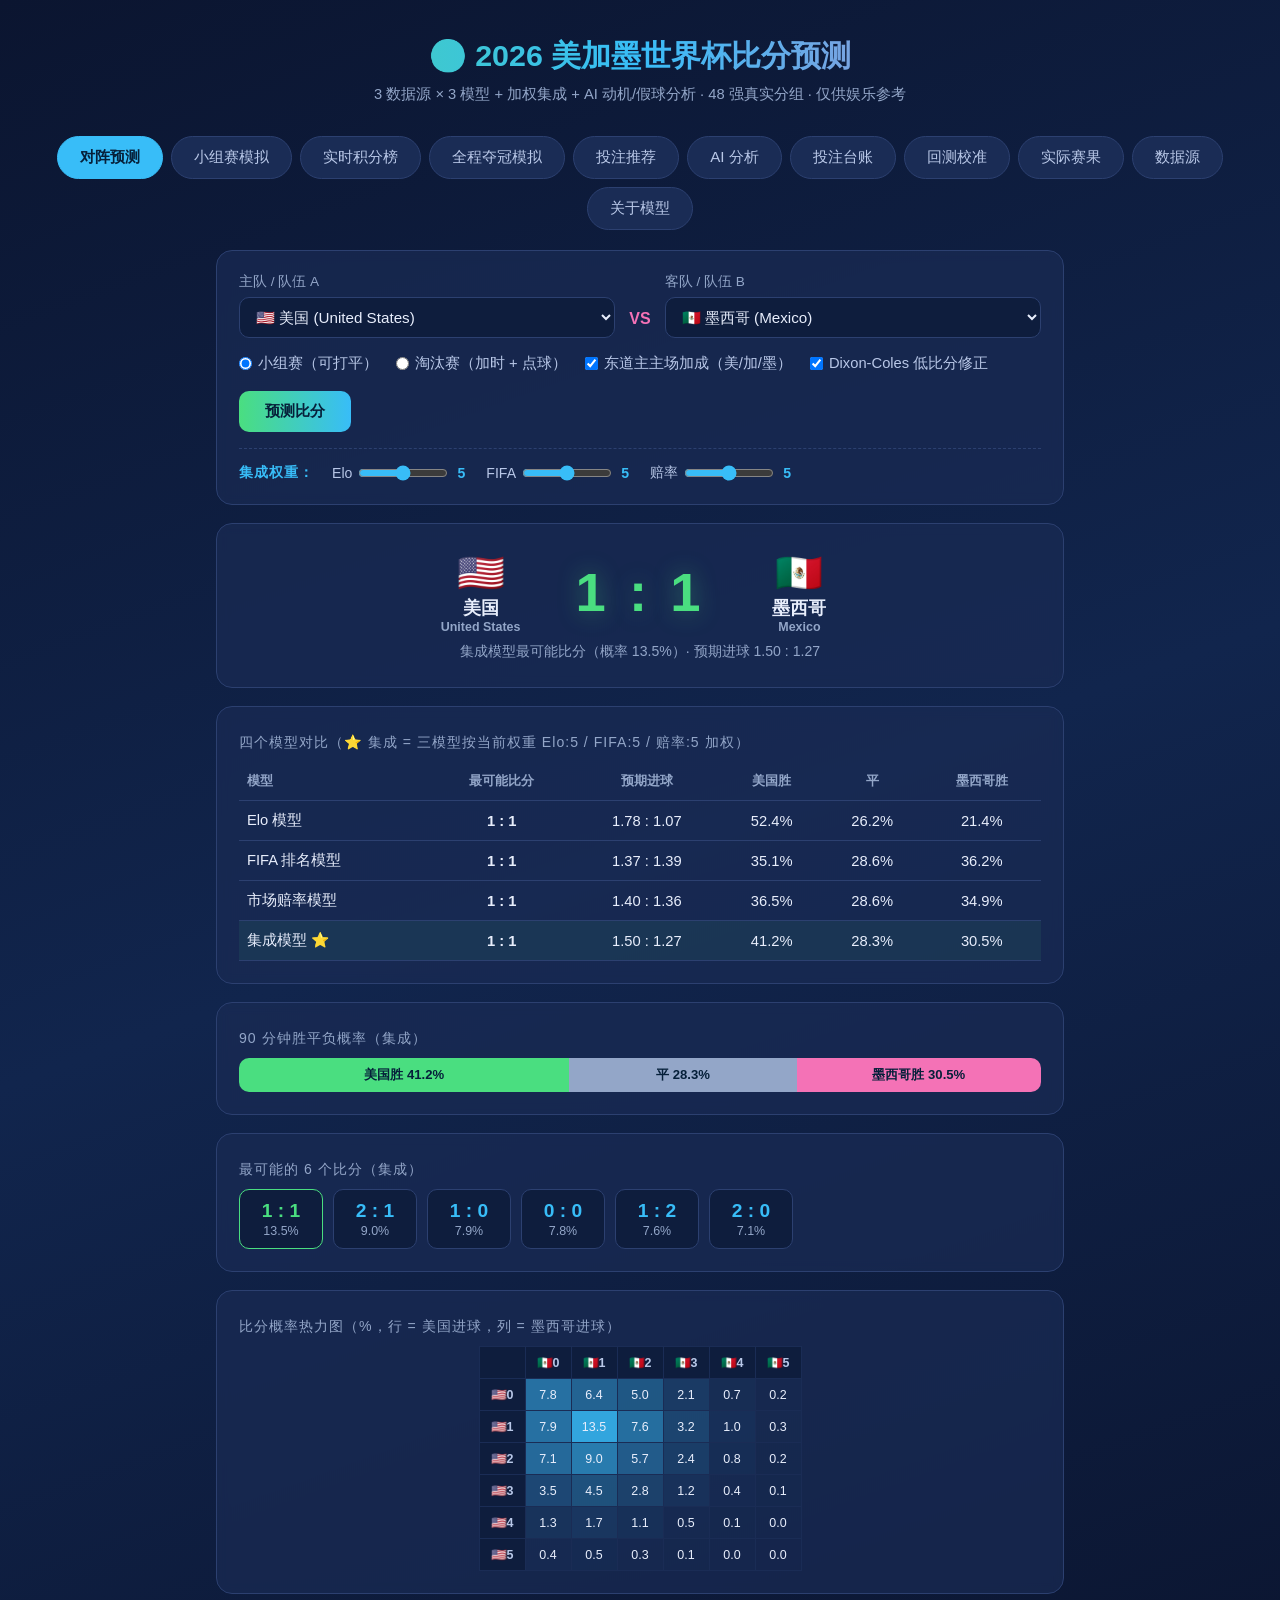
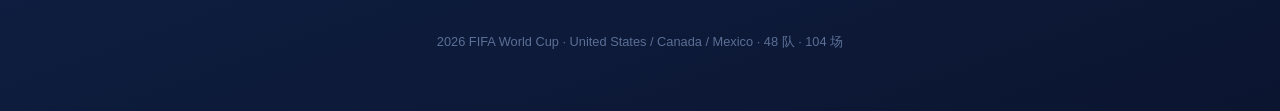
==== index.html @ 1e8d6bd8 "AI 分析新增 Requesty 服务商 + 鉴权错误提示 用户用的是 Requesty(rqsty- key) 却在 app 里选了 OpenRouter，导致请求发到 openrouter.ai " ====
<!DOCTYPE html>
<html lang="zh-CN">
<head>
  <!-- 本文件由 build.js 自动生成，请勿直接编辑；修改 css/ js/ 源文件后运行 node build.js -->
  <meta charset="UTF-8">
  <meta name="viewport" content="width=device-width, initial-scale=1.0">
  <title>2026 美加墨世界杯比分预测</title>
  <link rel="icon" href="data:image/svg+xml,<svg xmlns='http://www.w3.org/2000/svg' viewBox='0 0 100 100'><text y='.9em' font-size='90'>⚽</text></svg>">
  <style>
* { margin: 0; padding: 0; box-sizing: border-box; }

body {
  font-family: -apple-system, "PingFang SC", "Microsoft YaHei", "Segoe UI", sans-serif;
  background: linear-gradient(160deg, #0b1530 0%, #11254d 50%, #0b1530 100%);
  color: #e8eefc;
  min-height: 100vh;
  padding-bottom: 60px;
}

header { text-align: center; padding: 36px 16px 20px; }
header h1 {
  font-size: 1.9rem;
  background: linear-gradient(90deg, #4ade80, #38bdf8, #f472b6);
  -webkit-background-clip: text;
  background-clip: text;
  color: transparent;
}
.subtitle { color: #93a6c8; margin-top: 8px; font-size: 0.92rem; }

.tabs {
  display: flex; justify-content: center; gap: 8px;
  flex-wrap: wrap; margin: 12px auto 20px; padding: 0 12px;
}
.tab {
  background: #1a2c55; color: #b9c8e8; border: 1px solid #2c4070;
  padding: 10px 22px; border-radius: 999px; cursor: pointer;
  font-size: 0.95rem; transition: all 0.15s;
}
.tab:hover { background: #24386b; }
.tab.active { background: #38bdf8; color: #06203a; font-weight: 700; border-color: #38bdf8; }

.panel { display: none; max-width: 880px; margin: 0 auto; padding: 0 16px; }
.panel.active { display: block; }

.card {
  background: rgba(26, 44, 85, 0.7);
  border: 1px solid #2c4070;
  border-radius: 16px;
  padding: 22px;
  margin-bottom: 18px;
  backdrop-filter: blur(6px);
}

.selectors { display: flex; align-items: end; gap: 14px; flex-wrap: wrap; }
.team-select { flex: 1; min-width: 220px; }
.team-select label { display: block; color: #93a6c8; font-size: 0.85rem; margin-bottom: 6px; }
.vs { font-weight: 800; color: #f472b6; padding-bottom: 10px; }

select, button {
  font-family: inherit; font-size: 0.95rem;
}
select {
  width: 100%; padding: 10px 12px;
  background: #0e1d3d; color: #e8eefc;
  border: 1px solid #2c4070; border-radius: 10px;
}
#groupSelect, #mcRuns { width: auto; min-width: 160px; }

.options {
  display: flex; align-items: center; gap: 18px;
  flex-wrap: wrap; margin-top: 16px; color: #b9c8e8; font-size: 0.92rem;
}
.opt { display: flex; align-items: center; gap: 6px; cursor: pointer; }

button.primary {
  background: linear-gradient(90deg, #4ade80, #38bdf8);
  color: #06203a; font-weight: 700;
  border: none; border-radius: 10px;
  padding: 10px 26px; cursor: pointer;
  transition: transform 0.1s, filter 0.15s;
}
button.primary:hover { filter: brightness(1.1); }
button.primary:active { transform: scale(0.97); }
button.primary:disabled { filter: grayscale(0.7); cursor: wait; }

.status { color: #93a6c8; font-size: 0.85rem; }

.weights {
  display: flex; align-items: center; gap: 18px; flex-wrap: wrap;
  margin-top: 16px; padding-top: 14px; border-top: 1px dashed #2c4070;
  color: #b9c8e8; font-size: 0.88rem;
}
.weights label { display: flex; align-items: center; gap: 6px; }
.weights input[type="range"] { width: 90px; accent-color: #38bdf8; }
.weights span { min-width: 14px; text-align: center; color: #38bdf8; font-weight: 700; }

.dim { color: #5b6f96; font-size: 0.78rem; }
.up { color: #4ade80; font-weight: 700; }
.down { color: #f472b6; font-weight: 700; }
.hint { color: #93a6c8; font-size: 0.85rem; margin-top: 10px; }

.score-input {
  width: 60px; padding: 9px 10px; text-align: center;
  background: #0e1d3d; color: #e8eefc;
  border: 1px solid #2c4070; border-radius: 10px;
  font-family: inherit; font-size: 0.95rem;
}

.fixture.played { border-color: #4ade80; }
.fixture.played .fs { color: #4ade80; }
.fixture .fs em { font-style: normal; font-size: 0.7rem; color: #93a6c8; }
.fixture .del {
  background: none; border: none; color: #f472b6;
  cursor: pointer; font-size: 0.95rem; padding: 2px 6px;
}
.del-all {
  background: none; border: 1px solid #f472b6; color: #f472b6;
  border-radius: 8px; padding: 7px 16px; cursor: pointer; font-size: 0.85rem;
}

/* 比分结果 */
.score-banner {
  text-align: center; padding: 26px 16px;
}
.score-banner .teams-line {
  display: flex; justify-content: center; align-items: center; gap: 20px; flex-wrap: wrap;
}
.score-banner .team { font-size: 1.1rem; font-weight: 600; min-width: 150px; }
.score-banner .team .flag { font-size: 2.4rem; display: block; }
.score-banner .team .en { color: #93a6c8; font-size: 0.78rem; display: block; }
.big-score {
  font-size: 3.4rem; font-weight: 900;
  color: #4ade80; letter-spacing: 4px;
  text-shadow: 0 0 24px rgba(74, 222, 128, 0.4);
}
.score-note { color: #93a6c8; margin-top: 8px; font-size: 0.88rem; }
.advance-note { margin-top: 10px; color: #f7c948; font-size: 0.95rem; }

.section-title { color: #93a6c8; font-size: 0.88rem; margin: 4px 0 10px; letter-spacing: 1px; }

/* 概率条 */
.prob-bar {
  display: flex; height: 34px; border-radius: 10px; overflow: hidden;
  font-size: 0.82rem; font-weight: 700; color: #06203a;
}
.prob-bar div { display: flex; align-items: center; justify-content: center; min-width: 0; white-space: nowrap; overflow: hidden; }
.prob-win { background: #4ade80; }
.prob-draw { background: #93a6c8; }
.prob-loss { background: #f472b6; }

/* 比分列表 */
.score-list { display: flex; gap: 10px; flex-wrap: wrap; }
.score-chip {
  background: #0e1d3d; border: 1px solid #2c4070; border-radius: 10px;
  padding: 10px 14px; text-align: center; min-width: 84px;
}
.score-chip .s { font-size: 1.2rem; font-weight: 800; color: #38bdf8; }
.score-chip .p { font-size: 0.78rem; color: #93a6c8; margin-top: 2px; }
.score-chip.best { border-color: #4ade80; }
.score-chip.best .s { color: #4ade80; }

/* 热力图 */
.heatmap { border-collapse: collapse; margin: 0 auto; font-size: 0.78rem; }
.heatmap th, .heatmap td {
  width: 46px; height: 32px; text-align: center;
  border: 1px solid #1a2c55; color: #b9c8e8;
}
.heatmap th { background: #0e1d3d; font-weight: 600; }
.heatmap td { color: #e8eefc; }

/* 表格 */
table.standings { width: 100%; border-collapse: collapse; font-size: 0.92rem; }
table.standings th, table.standings td {
  padding: 10px 8px; text-align: center; border-bottom: 1px solid #2c4070;
}
table.standings th { color: #93a6c8; font-weight: 600; font-size: 0.82rem; }
table.standings td.team-cell { text-align: left; white-space: nowrap; }
table.standings .bar-cell { width: 34%; }
.mini-bar {
  background: #0e1d3d; border-radius: 6px; height: 16px; overflow: hidden;
}
.mini-bar div { height: 100%; background: linear-gradient(90deg, #4ade80, #38bdf8); }
.pct { font-variant-numeric: tabular-nums; }
tr.qualified td { background: rgba(74, 222, 128, 0.07); }

.fixtures { display: grid; grid-template-columns: repeat(auto-fill, minmax(240px, 1fr)); gap: 10px; }
.fixture {
  background: #0e1d3d; border: 1px solid #2c4070; border-radius: 10px;
  padding: 10px 14px; display: flex; justify-content: space-between; align-items: center;
  font-size: 0.9rem;
}
.fixture .fs { font-weight: 800; color: #38bdf8; }

.about ul { padding-left: 20px; line-height: 1.9; }
.about h2 { margin-bottom: 12px; color: #38bdf8; }
.disclaimer { margin-top: 16px; color: #f7c948; }

footer { text-align: center; color: #5b6f96; font-size: 0.8rem; margin-top: 40px; }

@media (max-width: 600px) {
  .big-score { font-size: 2.4rem; }
  .heatmap th, .heatmap td { width: 32px; height: 26px; font-size: 0.65rem; }
}

/* ===== 投注推荐 ===== */
.warn-card {
  border-color: #f7c948;
  background: rgba(247, 201, 72, 0.08);
  color: #f4dca0;
  font-size: 0.9rem;
  line-height: 1.7;
}
.warn-card strong { color: #f7c948; }

.bet-match { padding: 16px 18px; }
.bet-head {
  display: flex; justify-content: space-between; align-items: center;
  flex-wrap: wrap; gap: 6px; margin-bottom: 12px;
  border-bottom: 1px solid #2c4070; padding-bottom: 10px;
}
.bet-teams { font-size: 1.05rem; font-weight: 600; }

.bet-cols { display: flex; gap: 14px; flex-wrap: wrap; }
.bet-col { flex: 1; min-width: 240px; }
.bet-col-title { font-weight: 700; font-size: 0.92rem; margin-bottom: 8px; }
.safe-t { color: #4ade80; }
.aggr-t { color: #f472b6; }

.bet-pick {
  background: #0e1d3d; border: 1px solid #2c4070;
  border-radius: 10px; padding: 10px 12px;
}
.bet-pick.safe { border-left: 3px solid #4ade80; }
.bet-pick.aggr { border-left: 3px solid #f472b6; }
.bet-pick-main { display: flex; align-items: baseline; gap: 8px; margin-bottom: 6px; }
.bet-market { font-size: 0.72rem; color: #93a6c8; background: #1a2c55; padding: 2px 7px; border-radius: 6px; }
.bet-sel { font-weight: 700; font-size: 1rem; }
.bet-meta { font-size: 0.82rem; color: #b9c8e8; line-height: 1.6; }

.played-match { opacity: 0.7; }

.parlay-card.safe { border-color: #4ade80; }
.parlay-card.aggr { border-color: #f472b6; }
.parlay-legs { display: flex; flex-direction: column; gap: 6px; margin-bottom: 12px; }
.parlay-leg {
  display: flex; justify-content: space-between; align-items: center; gap: 10px;
  background: #0e1d3d; border-radius: 8px; padding: 8px 12px; font-size: 0.88rem;
}
.parlay-pick { color: #38bdf8; font-weight: 600; flex: 1; text-align: center; }
.parlay-odds { font-weight: 800; color: #f7c948; min-width: 44px; text-align: right; }
.parlay-summary { font-size: 0.95rem; margin-bottom: 6px; }
.parlay-stake { font-size: 0.85rem; color: #93a6c8; }

/* ===== 积分榜 / 回测 / 台账 ===== */
.text-input {
  padding: 9px 11px; background: #0e1d3d; color: #e8eefc;
  border: 1px solid #2c4070; border-radius: 10px;
  font-family: inherit; font-size: 0.92rem; min-width: 150px;
}
.standings-group { margin-bottom: 6px; }
.standings-group h3 {
  font-size: 1rem; color: #38bdf8; margin: 4px 0 8px;
}
table.mini-standings { width: 100%; border-collapse: collapse; font-size: 0.85rem; }
table.mini-standings th, table.mini-standings td {
  padding: 6px 6px; text-align: center; border-bottom: 1px solid #2c4070;
}
table.mini-standings th { color: #93a6c8; font-weight: 600; font-size: 0.76rem; }
table.mini-standings td.team-cell { text-align: left; white-space: nowrap; }
tr.q1 td { background: rgba(74, 222, 128, 0.12); }
tr.q2 td { background: rgba(56, 189, 248, 0.10); }

/* 回测对比表 */
.bt-best { color: #4ade80; font-weight: 800; }
.calib-row { display: flex; align-items: center; gap: 8px; margin-bottom: 4px; font-size: 0.8rem; }
.calib-label { width: 70px; color: #93a6c8; }
.calib-track { flex: 1; height: 18px; background: #0e1d3d; border-radius: 5px; position: relative; }
.calib-pred { position: absolute; top: 0; bottom: 0; width: 2px; background: #f7c948; }
.calib-obs { position: absolute; top: 0; bottom: 0; background: linear-gradient(90deg,#4ade80,#38bdf8); border-radius: 5px; opacity: 0.6; }
.calib-cnt { width: 56px; text-align: right; color: #5b6f96; }

/* 台账 */
.led-stats { display: flex; flex-wrap: wrap; gap: 14px; }
.led-stat { background: #0e1d3d; border: 1px solid #2c4070; border-radius: 10px; padding: 12px 18px; flex: 1; min-width: 120px; text-align: center; }
.led-stat .v { font-size: 1.4rem; font-weight: 800; }
.led-stat .k { font-size: 0.78rem; color: #93a6c8; margin-top: 4px; }
.badge { padding: 2px 8px; border-radius: 6px; font-size: 0.76rem; cursor: pointer; border: 1px solid #2c4070; background: #1a2c55; color: #b9c8e8; }
.badge.win { background: rgba(74,222,128,0.2); color: #4ade80; }
.badge.lose { background: rgba(244,114,182,0.2); color: #f472b6; }
.badge.pending { background: rgba(247,201,72,0.15); color: #f7c948; }
.mini-btn { background: none; border: 1px solid #38bdf8; color: #38bdf8; border-radius: 6px; padding: 3px 8px; font-size: 0.74rem; cursor: pointer; }
.real-odds { margin-top: 8px; display: flex; align-items: center; gap: 6px; flex-wrap: wrap; font-size: 0.8rem; color: #93a6c8; }
.real-odds input { width: 56px; padding: 5px 6px; background: #0e1d3d; color: #e8eefc; border: 1px solid #2c4070; border-radius: 7px; font-size: 0.8rem; text-align: center; }

/* ===== 数据源标记 ===== */
.src-ok { color: #4ade80; font-size: 0.78rem; }
.src-mid { color: #f7c948; font-size: 0.78rem; }
.src-est { color: #93a6c8; font-size: 0.78rem; }
.src-block { font-size: 0.88rem; color: #b9c8e8; margin-bottom: 8px; line-height: 1.6; }
.src-block a { color: #38bdf8; text-decoration: none; }
.src-block a:hover { text-decoration: underline; }
.src-legend { margin-top: 10px; font-size: 0.8rem; display: flex; flex-wrap: wrap; gap: 6px 16px; }

/* ===== AI 分析 ===== */
.ai-context {
  width: 100%; min-height: 70px; margin-top: 12px; resize: vertical;
  background: #0e1d3d; color: #e8eefc; border: 1px solid #2c4070;
  border-radius: 10px; padding: 10px 12px; font-family: inherit; font-size: 0.9rem;
}
.ai-card { padding: 16px 18px; }
.ai-card.has-assess { border-color: #a78bfa; }
.ai-summary { color: #e8eefc; font-size: 0.92rem; margin: 8px 0; line-height: 1.6; }
.ai-meta { font-size: 0.78rem; color: #5b6f96; }
.ai-factors { margin: 8px 0 0; padding-left: 18px; color: #b9c8e8; font-size: 0.85rem; line-height: 1.7; }
.ai-row { display: flex; flex-wrap: wrap; gap: 16px; align-items: center; margin-top: 8px; font-size: 0.85rem; color: #b9c8e8; }
.risk-meter { height: 14px; border-radius: 7px; background: #0e1d3d; overflow: hidden; flex: 1; min-width: 120px; }
.risk-meter div { height: 100%; background: linear-gradient(90deg, #f7c948, #f472b6); }
.ai-cmp { display: flex; gap: 14px; flex-wrap: wrap; margin-top: 10px; }
.ai-cmp .box { flex: 1; min-width: 180px; background: #0e1d3d; border: 1px solid #2c4070; border-radius: 10px; padding: 10px 12px; }
.ai-cmp .box.adj { border-color: #a78bfa; }
.ai-cmp .box .t { font-size: 0.76rem; color: #93a6c8; margin-bottom: 4px; }
.ai-cmp .box .s { font-size: 1.3rem; font-weight: 800; color: #38bdf8; }
.ai-cmp .box.adj .s { color: #a78bfa; }
.ai-tag { font-size: 0.72rem; padding: 2px 8px; border-radius: 6px; background: rgba(167,139,250,0.18); color: #a78bfa; }

  </style>
</head>
<body>
  <header>
    <h1>⚽ 2026 美加墨世界杯比分预测</h1>
    <p class="subtitle">3 数据源 × 3 模型 + 加权集成 + AI 动机/假球分析 · 48 强真实分组 · 仅供娱乐参考</p>
  </header>

  <nav class="tabs">
    <button class="tab active" data-tab="match">对阵预测</button>
    <button class="tab" data-tab="group">小组赛模拟</button>
    <button class="tab" data-tab="standings">实时积分榜</button>
    <button class="tab" data-tab="tournament">全程夺冠模拟</button>
    <button class="tab" data-tab="betting">投注推荐</button>
    <button class="tab" data-tab="ai">AI 分析</button>
    <button class="tab" data-tab="ledger">投注台账</button>
    <button class="tab" data-tab="backtest">回测校准</button>
    <button class="tab" data-tab="results">实际赛果</button>
    <button class="tab" data-tab="data">数据源</button>
    <button class="tab" data-tab="about">关于模型</button>
  </nav>

  <!-- 对阵预测 -->
  <section id="tab-match" class="panel active">
    <div class="card">
      <div class="selectors">
        <div class="team-select">
          <label>主队 / 队伍 A</label>
          <select id="teamA"></select>
        </div>
        <div class="vs">VS</div>
        <div class="team-select">
          <label>客队 / 队伍 B</label>
          <select id="teamB"></select>
        </div>
      </div>
      <div class="options">
        <label class="opt"><input type="radio" name="stage" value="group" checked> 小组赛（可打平）</label>
        <label class="opt"><input type="radio" name="stage" value="knockout"> 淘汰赛（加时 + 点球）</label>
        <label class="opt"><input type="checkbox" id="homeAdv" checked> 东道主主场加成（美/加/墨）</label>
        <label class="opt"><input type="checkbox" id="dcToggle" checked> Dixon-Coles 低比分修正</label>
        <button id="predictBtn" class="primary">预测比分</button>
      </div>
      <div class="weights">
        <span class="section-title" style="margin:0">集成权重：</span>
        <label>Elo <input type="range" id="wElo" min="0" max="10" value="5"><span id="wEloVal">5</span></label>
        <label>FIFA <input type="range" id="wFifa" min="0" max="10" value="5"><span id="wFifaVal">5</span></label>
        <label>赔率 <input type="range" id="wMarket" min="0" max="10" value="5"><span id="wMarketVal">5</span></label>
      </div>
    </div>
    <div id="matchResult"></div>
  </section>

  <!-- 小组赛模拟 -->
  <section id="tab-group" class="panel">
    <div class="card">
      <div class="options">
        <label>选择小组：</label>
        <select id="groupSelect"></select>
        <label>模型：</label>
        <select id="groupModel">
          <option value="ensemble" selected>集成（推荐）</option>
          <option value="elo">仅 Elo</option>
          <option value="fifa">仅 FIFA 排名</option>
          <option value="market">仅市场赔率</option>
        </select>
        <button id="groupBtn" class="primary">模拟该小组（5000 次）</button>
      </div>
    </div>
    <div id="groupResult"></div>
  </section>

  <!-- 实时积分榜 -->
  <section id="tab-standings" class="panel">
    <div class="card">
      <div class="options">
        <span class="section-title" style="margin:0">实时积分榜 = 已录入赛果的真实排名；出线概率 = 集成模型对剩余比赛的模拟（前二）。</span>
        <button id="standingsBtn" class="primary">刷新积分榜</button>
      </div>
      <p class="hint">排序按 FIFA 小组规则：积分 → 净胜球 → 进球 → 相互战绩。第三名仍可能以「最佳第三」出线，详见「全程夺冠模拟」。</p>
    </div>
    <div id="standingsResult"></div>
  </section>

  <!-- 全程模拟 -->
  <section id="tab-tournament" class="panel">
    <div class="card">
      <div class="options">
        <label>模拟次数：</label>
        <select id="mcRuns">
          <option value="2000">2,000（快）</option>
          <option value="5000" selected>5,000（推荐）</option>
          <option value="10000">10,000（慢但更准）</option>
        </select>
        <label>模型：</label>
        <select id="mcModel">
          <option value="ensemble" selected>集成（推荐）</option>
          <option value="elo">仅 Elo</option>
          <option value="fifa">仅 FIFA 排名</option>
          <option value="market">仅市场赔率</option>
        </select>
        <button id="mcBtn" class="primary">模拟整届世界杯</button>
        <span id="mcStatus" class="status"></span>
      </div>
    </div>
    <div id="mcResult"></div>
  </section>

  <!-- 投注推荐 -->
  <section id="tab-betting" class="panel">
    <div class="card warn-card">
      ⚠️ <strong>理性投注提示</strong>：以下推荐由统计模型基于当前赔率推演，<strong>不构成任何投注建议</strong>。
      庄家长期占优，串票越多越难命中；赌博有风险，可能损失全部本金，请务必量力而行、设定上限。未成年人请勿参与。
    </div>
    <div class="card">
      <div class="options">
        <label>比赛日：</label>
        <select id="betDate"></select>
        <label>估值模型：</label>
        <select id="betModel"></select>
        <label>本金：</label>
        <input type="number" id="betBankroll" min="0" value="1000" class="score-input" style="width:90px">
        <button id="betBtn" class="primary">生成推荐</button>
      </div>
      <p class="hint">「稳」= 高命中率（双重机会 / 大小球等，低赔稳健）；「冲」= 正价值高赔（冷门 / 正确比分，高风险高回报）。建议仓位按凯利公式给出（稳 ¼ 凯利、冲 ½ 凯利）。</p>
    </div>
    <div id="betResult"></div>
  </section>

  <!-- AI 分析 -->
  <section id="tab-ai" class="panel">
    <div class="card warn-card">
      🤖 <strong>AI 分析说明</strong>：用大模型结合最新情报判断比赛动机，并把<strong>假球 / 默契球 / dead rubber</strong>（末轮双方都满意某比分、已出线/出局摆烂、主力轮换）的可能性加进进球数模型——这是常规泊松模型抓不到的。
      <br>⚠️ 纯静态网页无后端：API Key 只存在你本地浏览器，调用时直接请求各家接口（需对方允许跨域）。基础模型不会自动联网，「最新信息」主要来自你粘贴的情报。假球风险仅为基于赛况的统计推断，<strong>非事实指控</strong>。
    </div>
    <div class="card">
      <div class="section-title">① AI 服务配置（三选一，填你自己的 Key）</div>
      <div class="options">
        <label>服务商：</label>
        <select id="aiProvider"></select>
        <label>模型：</label>
        <input type="text" id="aiModel" class="text-input" placeholder="留空用默认">
        <label>API Key：</label>
        <input type="password" id="aiKey" class="text-input" placeholder="sk-...（仅存本地）">
        <button id="aiSave" class="primary">保存配置</button>
        <span id="aiCfgState" class="status"></span>
      </div>
      <div class="options">
        <label>检索来源：</label>
        <select id="aiWebSource">
          <option value="off">关闭（仅模型知识 / 手动情报）</option>
          <option value="wiki">维基百科（自制·免 Key·推荐）</option>
          <option value="custom">自定义端点（自建 SearXNG 等）</option>
          <option value="tavily">Tavily（需 Key）</option>
          <option value="openrouter">OpenRouter 自带（仅选 OpenRouter 时）</option>
        </select>
      </div>
      <div class="options">
        <label>Tavily Key：</label>
        <input type="password" id="aiTavily" class="text-input" placeholder="tvly-...（仅 Tavily 用，存本地）">
        <label>自定义检索 URL：</label>
        <input type="text" id="aiCustomUrl" class="text-input" placeholder="https://你的searxng/search?q={q}&format=json">
      </div>
      <p class="hint"><strong>维基百科</strong> = 我们<strong>自制、免 Key、不走任何检索服务商</strong>的检索（直连维基开放 API），适合球队资料与赛事进程，同日伤病/首发覆盖有限。要全网最新新闻可选 Tavily、OpenRouter 自带，或自建 <a href="https://github.com/searxng/searxng" target="_blank" rel="noopener">SearXNG</a> 后填「自定义检索 URL」（用 <code>{q}</code> 占位查询词，返回 JSON）。所有 Key 仅存本地浏览器。</p>
    </div>
    <div class="card">
      <div class="section-title">② 分析与应用</div>
      <div class="options">
        <label class="opt"><input type="checkbox" id="aiApply"> <strong>在所有预测/模拟/投注中应用 AI 调整</strong></label>
      </div>
      <div class="options">
        <label>比赛日：</label>
        <select id="aiDate"></select>
        <button id="aiAnalyzeDay" class="primary">用 AI 分析该日未赛场次</button>
        <button id="aiClear" class="del-all">清空所有 AI 分析</button>
        <span id="aiStatus" class="status"></span>
      </div>
      <textarea id="aiContext" class="ai-context" placeholder="（可选）粘贴最新情报：伤病、停赛、主力轮换、出线形势、教练表态、新闻……越具体，AI 判断越准。"></textarea>
    </div>
    <div class="card">
      <div class="section-title">③ 手动录入（无需 API Key，可离线试用）</div>
      <div class="options">
        <label>对阵：</label>
        <select id="aiManFixture"></select>
        <label>主队进球×</label><input type="number" id="aiManHome" class="score-input" step="0.1" min="0.3" max="2" value="1.0" style="width:64px">
        <label>客队进球×</label><input type="number" id="aiManAway" class="score-input" step="0.1" min="0.3" max="2" value="1.0" style="width:64px">
        <label>假球风险</label><input type="number" id="aiManRisk" class="score-input" step="0.05" min="0" max="1" value="0" style="width:64px">
        <label>情景比分</label><input type="number" id="aiManSa" class="score-input" min="0" max="8" value="1" style="width:48px"><span>:</span><input type="number" id="aiManSb" class="score-input" min="0" max="8" value="1" style="width:48px">
        <button id="aiManAdd" class="primary">录入</button>
      </div>
    </div>
    <div id="aiResult"></div>
  </section>

  <!-- 投注台账 -->
  <section id="tab-ledger" class="panel">
    <div class="card warn-card">
      ⚠️ 台账用于记录你<strong>真实下注</strong>的盈亏，便于检验长期是否盈利。赌博有风险，请量力而行，未成年人请勿参与。
    </div>
    <div class="card">
      <div class="section-title">手动记一笔</div>
      <div class="options">
        <input type="text" id="ledMatch" placeholder="对阵 / 备注" class="text-input">
        <input type="text" id="ledPick" placeholder="投注内容（如 美国不败）" class="text-input">
        <label>赔率</label><input type="number" id="ledOdds" min="1" step="0.01" value="2.00" class="score-input" style="width:80px">
        <label>本金</label><input type="number" id="ledStake" min="0" value="100" class="score-input" style="width:80px">
        <button id="ledAdd" class="primary">记入台账</button>
      </div>
      <p class="hint">在「投注推荐」页点各推荐旁的「记台账」可一键记入（默认待开）。</p>
    </div>
    <div id="ledgerResult"></div>
  </section>

  <!-- 回测校准 -->
  <section id="tab-backtest" class="panel">
    <div class="card">
      <div class="options">
        <label>待测模型：</label>
        <select id="btModel"></select>
        <button id="btBtn" class="primary">运行回测</button>
      </div>
      <p class="hint">时序回放（walk-forward）：预测每场时只用此前赛果，杜绝未来信息泄漏；与「市场模型」和「均匀基准」对照。Brier 分数、对数损失越低越好。样本越少结论越不稳。</p>
    </div>
    <div id="backtestResult"></div>
  </section>

  <!-- 实际赛果 -->
  <section id="tab-results" class="panel">
    <div class="card">
      <div class="section-title">录入小组赛真实比分（已赛场次将直接计入模拟，并按 Elo 公式动态修正各队实力）</div>
      <div class="options">
        <label>小组：</label>
        <select id="resGroup"></select>
        <label>对阵：</label>
        <select id="resFixture"></select>
        <input type="number" id="resGa" min="0" max="20" value="0" class="score-input">
        <span>:</span>
        <input type="number" id="resGb" min="0" max="20" value="0" class="score-input">
        <button id="resAdd" class="primary">录入 / 更新</button>
      </div>
      <p class="hint">赛果保存在浏览器本地（localStorage），刷新不丢失。</p>
    </div>
    <div class="card">
      <div class="section-title">已录入的赛果</div>
      <div id="resList"></div>
    </div>
    <div class="card">
      <div class="section-title">赛果带来的实力修正（Elo 当量，正值 = 表现超出预期）</div>
      <div id="adjList"></div>
    </div>
  </section>

  <!-- 数据源 -->
  <section id="tab-data" class="panel">
    <div class="card">
      <div class="section-title">48 强三大数据源一览 · Elo/FIFA 数值后的标记：✓ 实测/官方，≈ 单源近似，~ 推算/按排名</div>
      <div id="dataTable"></div>
    </div>
    <div id="dataSources"></div>
  </section>

  <!-- 关于 -->
  <section id="tab-about" class="panel">
    <div class="card about">
      <h2>三个模型 + 集成是怎么算的</h2>
      <ul>
        <li><strong>① Elo 模型：</strong>直接用两队 Elo 分差衡量实力差距，东道主美/加/墨 +75 主场加成。</li>
        <li><strong>② FIFA 排名模型：</strong>用 FIFA 官方积分差（乘换算系数对齐到 Elo 尺度），同样含主场加成。FIFA 积分反映近年正式比赛战绩，与 Elo 的侧重不同。</li>
        <li><strong>③ 市场赔率模型：</strong>把博彩公司夺冠赔率换算成隐含概率，再按对数尺度反推每队实力。赔率凝聚了市场对阵容、伤病、状态的全部判断，因此该模型不再叠加主场加成（市场已计价）。</li>
        <li><strong>④ 集成模型：</strong>对三个模型的实力分差做加权平均（权重可在对阵预测页调节，默认等权）。多源集成可以抵消单一数据源的偏差——这是提升预测稳健性最有效的手段。</li>
        <li><strong>比分生成：</strong>实力差 → 双方预期进球（实力相当时各约 1.38 球）→ 泊松分布 → 每个具体比分（0:0 ~ 8:8）的概率。</li>
        <li><strong>Dixon-Coles 修正：</strong>独立泊松会系统性低估 0:0 / 1:1、高估 1:0 / 0:1（攻防博弈导致低比分相关），按经典 Dixon-Coles (1997) τ 系数（ρ = −0.13）校正低比分区域。</li>
        <li><strong>动态实力更新：</strong>在「实际赛果」页录入真实比分后，按 Elo 更新公式（K=50，净胜球放大系数）对球队实力做贝叶斯式修正，修正叠加到所有模型；已赛场次在模拟中直接使用真实比分。</li>
        <li><strong>淘汰赛：</strong>90 分钟战平后按 1/3 强度模拟加时，再平则按实力差微调的点球大战。</li>
        <li><strong>全程模拟：</strong>蒙特卡洛把 104 场比赛随机模拟数千次。小组分组与 32 强对阵模板（M73–M88）为官方真实数据，最佳小组第三按官方限定槽位回溯匹配。</li>
        <li><strong>投注推荐（价值法）：</strong>用「市场赔率模型」按抽水折算出庄家盘口，再用「我方模型」（默认 Elo+FIFA，剔除市场）估真实概率，二者之差即价值 EV = 我方概率 × 赔率 − 1。<strong>稳</strong>取高命中率盘（双重机会、大小球，低赔），<strong>冲</strong>取正价值高赔盘（冷门、正确比分，高风险）。仓位用凯利公式（稳 ¼、冲 ½ 凯利并设上限）。可在每场录入<strong>真实赔率</strong>让 EV 基于实盘计算。串票按各腿独立近似相乘——这会高估真实命中率，越串越难中。</li>
        <li><strong>回测校准：</strong>对已结束比赛做<strong>时序回放</strong>（预测每场只用此前赛果，杜绝未来信息泄漏），算出胜平负命中率、Brier 分数、对数损失、比分命中率、总进球 MAE，并与「市场模型」「均匀基准」对照，附校准曲线——这是衡量模型到底准不准、值不值得信的关键。</li>
        <li><strong>实时积分榜：</strong>用已录入赛果按 FIFA 规则（积分→净胜球→进球→相互战绩）算当前真实排名，并叠加模型对剩余比赛的前二出线概率。</li>
        <li><strong>投注台账：</strong>记录真实下注与输赢，统计累计盈亏、ROI、命中率，让工具能自我验证。</li>
        <li><strong>不确定性：</strong>全程模拟的夺冠概率附 95% 蒙特卡洛置信区间，诚实反映抽样精度。</li>
        <li><strong>AI 比赛动机分析：</strong>用大模型（DeepSeek / Claude / GPT，填自己的 Key）结合情报判断每场的求胜动机与<strong>假球 / 默契球 / dead rubber</strong>风险，输出双方预期进球的缩放系数与「异常情景比分」。模型按 (1−风险)×正常分布 + 风险×情景分布 做混合，并缩放预期进球——开启「应用」后会作用于对阵预测、小组/全程模拟与投注估值。这弥补了纯泊松模型无法识别非竞争性比赛的缺陷。</li>
      </ul>
      <p class="disclaimer">⚠️ 预测与投注推荐均由统计模型生成，仅供娱乐与参考，<strong>不构成投注建议</strong>。赌博有风险、长期庄家占优，请务必量力而行，未成年人请勿参与。足球是圆的！</p>
    </div>
  </section>

  <footer>2026 FIFA World Cup · United States / Canada / Mexico · 48 队 · 104 场</footer>

<script>
// ===== js/data.js =====
// 2026 美加墨世界杯 48 强数据 —— 三个独立数据源（尽量取真实公开数值并标注来源）
// 分组为 2025-12-05 华盛顿抽签 + 2026 年 3 月附加赛的最终结果
//
// 每队三个实力指标 + 来源标记：
//   elo / srcElo  : 世界足球 Elo 评分。srcElo='src' 为实测（eloratings.net /
//                   Wikipedia「World Football Elo Ratings」2026-01-19 快照）；
//                   'src~' 为单一来源近似；'est' 为推算——用各组平均 Elo
//                   （footrankings 公布，覆盖全 48 队）减去组内实测值后，按 FIFA
//                   积分比例分配给无实测值的球队（可复现，详见 README）。
//   fifa / srcFifa: FIFA/可口可乐世界排名积分，2026-04-01 版。srcFifa='exact'
//                   为官方公布积分（ESPN Top-50 / football-ranking.com）；
//                   'rank' 为仅知排名、由相邻名次插值的近似积分。
//   odds          : 博彩公司夺冠赔率（美式 +X，2026-06 开赛前 BetMGM/FanDuel 等；
//                   头部为报道证实值，其余按市场惯例估算）。
// 数据源与日期见文件末 RATINGS_META。所有数值可手动修改，页面即时生效。
const TEAMS = {
  // A 组
  MEX: { code: 'MEX', zh: '墨西哥', en: 'Mexico', flag: '🇲🇽', elo: 1800, srcElo: 'src~', fifa: 1681.03, srcFifa: 'exact', odds: 5000, group: 'A', host: true },
  RSA: { code: 'RSA', zh: '南非', en: 'South Africa', flag: '🇿🇦', elo: 1587, srcElo: 'est', fifa: 1407, srcFifa: 'rank', odds: 25000, group: 'A' },
  KOR: { code: 'KOR', zh: '韩国', en: 'South Korea', flag: '🇰🇷', elo: 1795, srcElo: 'est', fifa: 1591, srcFifa: 'exact', odds: 15000, group: 'A' },
  CZE: { code: 'CZE', zh: '捷克', en: 'Czechia', flag: '🇨🇿', elo: 1698, srcElo: 'est', fifa: 1505, srcFifa: 'exact', odds: 15000, group: 'A' },
  // B 组
  CAN: { code: 'CAN', zh: '加拿大', en: 'Canada', flag: '🇨🇦', elo: 1720, srcElo: 'est', fifa: 1559, srcFifa: 'exact', odds: 10000, group: 'B', host: true },
  SUI: { code: 'SUI', zh: '瑞士', en: 'Switzerland', flag: '🇨🇭', elo: 1897, srcElo: 'src', fifa: 1649.40, srcFifa: 'exact', odds: 8000, group: 'B' },
  QAT: { code: 'QAT', zh: '卡塔尔', en: 'Qatar', flag: '🇶🇦', elo: 1576, srcElo: 'est', fifa: 1428, srcFifa: 'rank', odds: 50000, group: 'B' },
  BIH: { code: 'BIH', zh: '波黑', en: 'Bosnia & Herzegovina', flag: '🇧🇦', elo: 1531, srcElo: 'est', fifa: 1387, srcFifa: 'rank', odds: 30000, group: 'B' },
  // C 组
  BRA: { code: 'BRA', zh: '巴西', en: 'Brazil', flag: '🇧🇷', elo: 1979, srcElo: 'src', fifa: 1761.16, srcFifa: 'exact', odds: 800, group: 'C' },
  MAR: { code: 'MAR', zh: '摩洛哥', en: 'Morocco', flag: '🇲🇦', elo: 1977, srcElo: 'est', fifa: 1755.87, srcFifa: 'exact', odds: 3000, group: 'C' },
  SCO: { code: 'SCO', zh: '苏格兰', en: 'Scotland', flag: '🏴󠁧󠁢󠁳󠁣󠁴󠁿', elo: 1692, srcElo: 'est', fifa: 1503, srcFifa: 'exact', odds: 20000, group: 'C' },
  HAI: { code: 'HAI', zh: '海地', en: 'Haiti', flag: '🇭🇹', elo: 1456, srcElo: 'est', fifa: 1293, srcFifa: 'exact', odds: 100000, group: 'C' },
  // D 组
  USA: { code: 'USA', zh: '美国', en: 'United States', flag: '🇺🇸', elo: 1904, srcElo: 'est', fifa: 1673.13, srcFifa: 'exact', odds: 5000, group: 'D', host: true },
  TUR: { code: 'TUR', zh: '土耳其', en: 'Türkiye', flag: '🇹🇷', elo: 1826, srcElo: 'est', fifa: 1605, srcFifa: 'exact', odds: 8000, group: 'D' },
  AUS: { code: 'AUS', zh: '澳大利亚', en: 'Australia', flag: '🇦🇺', elo: 1797, srcElo: 'est', fifa: 1579, srcFifa: 'exact', odds: 25000, group: 'D' },
  PAR: { code: 'PAR', zh: '巴拉圭', en: 'Paraguay', flag: '🇵🇾', elo: 1713, srcElo: 'est', fifa: 1505, srcFifa: 'exact', odds: 25000, group: 'D' },
  // E 组
  GER: { code: 'GER', zh: '德国', en: 'Germany', flag: '🇩🇪', elo: 1910, srcElo: 'src', fifa: 1730.37, srcFifa: 'exact', odds: 1400, group: 'E' },
  ECU: { code: 'ECU', zh: '厄瓜多尔', en: 'Ecuador', flag: '🇪🇨', elo: 1933, srcElo: 'src', fifa: 1598, srcFifa: 'exact', odds: 6500, group: 'E' },
  CIV: { code: 'CIV', zh: '科特迪瓦', en: 'Ivory Coast', flag: '🇨🇮', elo: 1698, srcElo: 'est', fifa: 1540, srcFifa: 'exact', odds: 20000, group: 'E' },
  CUW: { code: 'CUW', zh: '库拉索', en: 'Curaçao', flag: '🇨🇼', elo: 1427, srcElo: 'est', fifa: 1294, srcFifa: 'exact', odds: 100000, group: 'E' },
  // F 组
  NED: { code: 'NED', zh: '荷兰', en: 'Netherlands', flag: '🇳🇱', elo: 1959, srcElo: 'src', fifa: 1757.87, srcFifa: 'exact', odds: 2000, group: 'F' },
  JPN: { code: 'JPN', zh: '日本', en: 'Japan', flag: '🇯🇵', elo: 1879, srcElo: 'src', fifa: 1660.43, srcFifa: 'exact', odds: 4000, group: 'F' },
  TUN: { code: 'TUN', zh: '突尼斯', en: 'Tunisia', flag: '🇹🇳', elo: 1668, srcElo: 'est', fifa: 1476, srcFifa: 'exact', odds: 30000, group: 'F' },
  SWE: { code: 'SWE', zh: '瑞典', en: 'Sweden', flag: '🇸🇪', elo: 1706, srcElo: 'est', fifa: 1509, srcFifa: 'exact', odds: 15000, group: 'F' },
  // G 组
  BEL: { code: 'BEL', zh: '比利时', en: 'Belgium', flag: '🇧🇪', elo: 1849, srcElo: 'src', fifa: 1734.71, srcFifa: 'exact', odds: 4000, group: 'G' },
  IRN: { code: 'IRN', zh: '伊朗', en: 'Iran', flag: '🇮🇷', elo: 1832, srcElo: 'est', fifa: 1615, srcFifa: 'rank', odds: 25000, group: 'G' },
  EGY: { code: 'EGY', zh: '埃及', en: 'Egypt', flag: '🇪🇬', elo: 1772, srcElo: 'est', fifa: 1562, srcFifa: 'exact', odds: 20000, group: 'G' },
  NZL: { code: 'NZL', zh: '新西兰', en: 'New Zealand', flag: '🇳🇿', elo: 1447, srcElo: 'est', fifa: 1275, srcFifa: 'exact', odds: 50000, group: 'G' },
  // H 组
  ESP: { code: 'ESP', zh: '西班牙', en: 'Spain', flag: '🇪🇸', elo: 2171, srcElo: 'src', fifa: 1876.40, srcFifa: 'exact', odds: 450, group: 'H' },
  URU: { code: 'URU', zh: '乌拉圭', en: 'Uruguay', flag: '🇺🇾', elo: 1890, srcElo: 'src', fifa: 1673.07, srcFifa: 'exact', odds: 6500, group: 'H' },
  KSA: { code: 'KSA', zh: '沙特阿拉伯', en: 'Saudi Arabia', flag: '🇸🇦', elo: 1575, srcElo: 'est', fifa: 1402, srcFifa: 'rank', odds: 50000, group: 'H' },
  CPV: { code: 'CPV', zh: '佛得角', en: 'Cape Verde', flag: '🇨🇻', elo: 1540, srcElo: 'est', fifa: 1371, srcFifa: 'exact', odds: 50000, group: 'H' },
  // I 组
  FRA: { code: 'FRA', zh: '法国', en: 'France', flag: '🇫🇷', elo: 2063, srcElo: 'src', fifa: 1877.32, srcFifa: 'exact', odds: 500, group: 'I' },
  NOR: { code: 'NOR', zh: '挪威', en: 'Norway', flag: '🇳🇴', elo: 1922, srcElo: 'src', fifa: 1557, srcFifa: 'exact', odds: 3500, group: 'I' },
  SEN: { code: 'SEN', zh: '塞内加尔', en: 'Senegal', flag: '🇸🇳', elo: 1869, srcElo: 'src', fifa: 1688.99, srcFifa: 'exact', odds: 8000, group: 'I' },
  IRQ: { code: 'IRQ', zh: '伊拉克', en: 'Iraq', flag: '🇮🇶', elo: 1626, srcElo: 'est', fifa: 1423, srcFifa: 'rank', odds: 50000, group: 'I' },
  // J 组
  ARG: { code: 'ARG', zh: '阿根廷', en: 'Argentina', flag: '🇦🇷', elo: 2113, srcElo: 'src', fifa: 1874.81, srcFifa: 'exact', odds: 900, group: 'J' },
  AUT: { code: 'AUT', zh: '奥地利', en: 'Austria', flag: '🇦🇹', elo: 1842, srcElo: 'est', fifa: 1597, srcFifa: 'exact', odds: 10000, group: 'J' },
  ALG: { code: 'ALG', zh: '阿尔及利亚', en: 'Algeria', flag: '🇩🇿', elo: 1812, srcElo: 'est', fifa: 1571, srcFifa: 'exact', odds: 25000, group: 'J' },
  JOR: { code: 'JOR', zh: '约旦', en: 'Jordan', flag: '🇯🇴', elo: 1605, srcElo: 'est', fifa: 1392, srcFifa: 'rank', odds: 50000, group: 'J' },
  // K 组
  POR: { code: 'POR', zh: '葡萄牙', en: 'Portugal', flag: '🇵🇹', elo: 1976, srcElo: 'src', fifa: 1763.83, srcFifa: 'exact', odds: 900, group: 'K' },
  COL: { code: 'COL', zh: '哥伦比亚', en: 'Colombia', flag: '🇨🇴', elo: 1998, srcElo: 'src', fifa: 1693.09, srcFifa: 'exact', odds: 4000, group: 'K' },
  UZB: { code: 'UZB', zh: '乌兹别克斯坦', en: 'Uzbekistan', flag: '🇺🇿', elo: 1674, srcElo: 'est', fifa: 1458, srcFifa: 'exact', odds: 50000, group: 'K' },
  COD: { code: 'COD', zh: '刚果（金）', en: 'DR Congo', flag: '🇨🇩', elo: 1692, srcElo: 'est', fifa: 1474, srcFifa: 'exact', odds: 50000, group: 'K' },
  // L 组
  ENG: { code: 'ENG', zh: '英格兰', en: 'England', flag: '🏴󠁧󠁢󠁥󠁮󠁧󠁿', elo: 2042, srcElo: 'src', fifa: 1825.97, srcFifa: 'exact', odds: 700, group: 'L' },
  CRO: { code: 'CRO', zh: '克罗地亚', en: 'Croatia', flag: '🇭🇷', elo: 1933, srcElo: 'src', fifa: 1717.07, srcFifa: 'exact', odds: 5000, group: 'L' },
  GHA: { code: 'GHA', zh: '加纳', en: 'Ghana', flag: '🇬🇭', elo: 1501, srcElo: 'est', fifa: 1346, srcFifa: 'exact', odds: 25000, group: 'L' },
  PAN: { code: 'PAN', zh: '巴拿马', en: 'Panama', flag: '🇵🇦', elo: 1716, srcElo: 'est', fifa: 1539, srcFifa: 'exact', odds: 30000, group: 'L' },
};

// 数据来源与日期（用于「数据源」页展示）
const RATINGS_META = {
  elo: {
    label: '世界足球 Elo 评分',
    asOf: '2026-01-19（实测快照）',
    sources: [
      { name: 'eloratings.net', url: 'https://www.eloratings.net/' },
      { name: 'Wikipedia: World Football Elo Ratings', url: 'https://en.wikipedia.org/wiki/World_Football_Elo_Ratings' },
      { name: 'footballratings.org', url: 'https://www.footballratings.org/' },
      { name: 'footrankings（各组平均 Elo）', url: 'https://www.threads.com/@footrankings' },
    ],
  },
  fifa: {
    label: 'FIFA/可口可乐世界排名积分',
    asOf: '2026-04-01',
    sources: [
      { name: 'FIFA 官方排名', url: 'https://inside.fifa.com/fifa-world-ranking/men' },
      { name: 'ESPN: FIFA Top 50 (Apr 2026)', url: 'https://www.espn.com/soccer/story/_/id/46664763/fifa-mens-top-50-world-rankings' },
      { name: 'football-ranking.com', url: 'https://football-ranking.com/fifa_rankings' },
    ],
  },
  odds: {
    label: '夺冠赔率（美式）',
    asOf: '2026-06（开赛前）',
    sources: [
      { name: 'FOX Sports: World Cup champion odds', url: 'https://www.foxsports.com/stories/soccer/world-cup-2026-champion-odds' },
      { name: 'ESPN: World Cup odds', url: 'https://www.espn.com/soccer/story/_/id/49025269/spain-france-lead-world-cup-odds-usa-bettors-back-home-team' },
    ],
  },
  // 来源标记中文说明
  legend: {
    src: '实测（取自 Elo 源快照）',
    'src~': '单一来源近似',
    est: '推算（组均值 + FIFA 比例分配）',
    exact: '官方公布积分',
    rank: '按排名插值的近似积分',
  },
};

const GROUPS = {};
for (const t of Object.values(TEAMS)) {
  (GROUPS[t.group] = GROUPS[t.group] || []).push(t.code);
}
const GROUP_NAMES = Object.keys(GROUPS).sort();

// 32 强对阵模板（官方赛程 M73-M88）。
// '1A' = A 组第一，'2B' = B 组第二，'3:ABCDF' = 来自 A/B/C/D/F 组之一的小组第三
const R32_TEMPLATE = [
  { id: 73, home: '2A', away: '2B' },
  { id: 74, home: '1E', away: '3:ABCDF' },
  { id: 75, home: '1F', away: '2C' },
  { id: 76, home: '1C', away: '2F' },
  { id: 77, home: '1I', away: '3:CDFGH' },
  { id: 78, home: '2E', away: '2I' },
  { id: 79, home: '1A', away: '3:CEFHI' },
  { id: 80, home: '2K', away: '2L' },
  { id: 81, home: '1D', away: '3:BEFIJ' },
  { id: 82, home: '1G', away: '3:AEHIJ' },
  { id: 83, home: '2D', away: '2G' },
  { id: 84, home: '1H', away: '2J' },
  { id: 85, home: '1B', away: '3:EFGIJ' },
  { id: 86, home: '1J', away: '2H' },
  { id: 87, home: '1K', away: '3:DEIJL' },
  { id: 88, home: '1L', away: '3:EHIJK' },
];

// 后续轮次按相邻配对推进（近似官方走位，对整体概率影响很小）
const R16_TEMPLATE = [[74, 77], [73, 75], [76, 78], [79, 80], [83, 84], [81, 82], [86, 88], [85, 87]];

// ===== js/schedule.js =====
// 2026 世界杯小组赛完整赛程（72 场），按官方日期排列
// 数据来源：FIFA / ESPN / Yahoo / Olympics 等公开赛程；
// 对阵与日期已逐场核对（含 6/11–6/13 已赛比分）。
// 每场：{ date:'2026-06-14', md:轮次, group:'E', a:主列队, b:客列队 }
const SCHEDULE = [
  // —— 第 1 轮 ——
  { date: '2026-06-11', md: 1, group: 'A', a: 'MEX', b: 'RSA' },
  { date: '2026-06-11', md: 1, group: 'A', a: 'KOR', b: 'CZE' },
  { date: '2026-06-12', md: 1, group: 'B', a: 'CAN', b: 'BIH' },
  { date: '2026-06-12', md: 1, group: 'D', a: 'USA', b: 'PAR' },
  { date: '2026-06-13', md: 1, group: 'B', a: 'QAT', b: 'SUI' },
  { date: '2026-06-13', md: 1, group: 'C', a: 'BRA', b: 'MAR' },
  { date: '2026-06-13', md: 1, group: 'C', a: 'HAI', b: 'SCO' },
  { date: '2026-06-14', md: 1, group: 'D', a: 'AUS', b: 'TUR' },
  { date: '2026-06-14', md: 1, group: 'E', a: 'GER', b: 'CUW' },
  { date: '2026-06-14', md: 1, group: 'E', a: 'CIV', b: 'ECU' },
  { date: '2026-06-14', md: 1, group: 'F', a: 'NED', b: 'JPN' },
  { date: '2026-06-14', md: 1, group: 'F', a: 'SWE', b: 'TUN' },
  { date: '2026-06-15', md: 1, group: 'G', a: 'BEL', b: 'EGY' },
  { date: '2026-06-15', md: 1, group: 'G', a: 'IRN', b: 'NZL' },
  { date: '2026-06-15', md: 1, group: 'H', a: 'ESP', b: 'CPV' },
  { date: '2026-06-15', md: 1, group: 'H', a: 'KSA', b: 'URU' },
  { date: '2026-06-16', md: 1, group: 'I', a: 'FRA', b: 'SEN' },
  { date: '2026-06-16', md: 1, group: 'I', a: 'IRQ', b: 'NOR' },
  { date: '2026-06-16', md: 1, group: 'J', a: 'ARG', b: 'ALG' },
  { date: '2026-06-17', md: 1, group: 'J', a: 'AUT', b: 'JOR' },
  { date: '2026-06-17', md: 1, group: 'K', a: 'POR', b: 'COD' },
  { date: '2026-06-17', md: 1, group: 'K', a: 'UZB', b: 'COL' },
  { date: '2026-06-17', md: 1, group: 'L', a: 'ENG', b: 'CRO' },
  { date: '2026-06-17', md: 1, group: 'L', a: 'GHA', b: 'PAN' },
  // —— 第 2 轮 ——
  { date: '2026-06-18', md: 2, group: 'A', a: 'MEX', b: 'KOR' },
  { date: '2026-06-18', md: 2, group: 'A', a: 'CZE', b: 'RSA' },
  { date: '2026-06-18', md: 2, group: 'B', a: 'CAN', b: 'QAT' },
  { date: '2026-06-18', md: 2, group: 'B', a: 'SUI', b: 'BIH' },
  { date: '2026-06-19', md: 2, group: 'C', a: 'BRA', b: 'HAI' },
  { date: '2026-06-19', md: 2, group: 'C', a: 'SCO', b: 'MAR' },
  { date: '2026-06-19', md: 2, group: 'D', a: 'USA', b: 'AUS' },
  { date: '2026-06-20', md: 2, group: 'D', a: 'TUR', b: 'PAR' },
  { date: '2026-06-20', md: 2, group: 'E', a: 'GER', b: 'CIV' },
  { date: '2026-06-20', md: 2, group: 'E', a: 'ECU', b: 'CUW' },
  { date: '2026-06-20', md: 2, group: 'F', a: 'NED', b: 'SWE' },
  { date: '2026-06-21', md: 2, group: 'F', a: 'TUN', b: 'JPN' },
  { date: '2026-06-21', md: 2, group: 'G', a: 'BEL', b: 'IRN' },
  { date: '2026-06-21', md: 2, group: 'G', a: 'NZL', b: 'EGY' },
  { date: '2026-06-21', md: 2, group: 'H', a: 'ESP', b: 'KSA' },
  { date: '2026-06-21', md: 2, group: 'H', a: 'URU', b: 'CPV' },
  { date: '2026-06-22', md: 2, group: 'I', a: 'FRA', b: 'IRQ' },
  { date: '2026-06-22', md: 2, group: 'I', a: 'NOR', b: 'SEN' },
  { date: '2026-06-22', md: 2, group: 'J', a: 'ARG', b: 'AUT' },
  { date: '2026-06-22', md: 2, group: 'J', a: 'JOR', b: 'ALG' },
  { date: '2026-06-23', md: 2, group: 'K', a: 'POR', b: 'UZB' },
  { date: '2026-06-23', md: 2, group: 'K', a: 'COL', b: 'COD' },
  { date: '2026-06-23', md: 2, group: 'L', a: 'ENG', b: 'GHA' },
  { date: '2026-06-23', md: 2, group: 'L', a: 'PAN', b: 'CRO' },
  // —— 第 3 轮（每组两场同时进行）——
  { date: '2026-06-24', md: 3, group: 'A', a: 'CZE', b: 'MEX' },
  { date: '2026-06-24', md: 3, group: 'A', a: 'RSA', b: 'KOR' },
  { date: '2026-06-24', md: 3, group: 'B', a: 'SUI', b: 'CAN' },
  { date: '2026-06-24', md: 3, group: 'B', a: 'BIH', b: 'QAT' },
  { date: '2026-06-24', md: 3, group: 'C', a: 'SCO', b: 'BRA' },
  { date: '2026-06-24', md: 3, group: 'C', a: 'MAR', b: 'HAI' },
  { date: '2026-06-25', md: 3, group: 'D', a: 'TUR', b: 'USA' },
  { date: '2026-06-25', md: 3, group: 'D', a: 'PAR', b: 'AUS' },
  { date: '2026-06-25', md: 3, group: 'E', a: 'ECU', b: 'GER' },
  { date: '2026-06-25', md: 3, group: 'E', a: 'CUW', b: 'CIV' },
  { date: '2026-06-25', md: 3, group: 'F', a: 'JPN', b: 'SWE' },
  { date: '2026-06-25', md: 3, group: 'F', a: 'TUN', b: 'NED' },
  { date: '2026-06-26', md: 3, group: 'G', a: 'EGY', b: 'IRN' },
  { date: '2026-06-26', md: 3, group: 'G', a: 'NZL', b: 'BEL' },
  { date: '2026-06-26', md: 3, group: 'H', a: 'URU', b: 'ESP' },
  { date: '2026-06-26', md: 3, group: 'H', a: 'CPV', b: 'KSA' },
  { date: '2026-06-26', md: 3, group: 'I', a: 'NOR', b: 'FRA' },
  { date: '2026-06-26', md: 3, group: 'I', a: 'SEN', b: 'IRQ' },
  { date: '2026-06-27', md: 3, group: 'J', a: 'ARG', b: 'JOR' },
  { date: '2026-06-27', md: 3, group: 'J', a: 'ALG', b: 'AUT' },
  { date: '2026-06-27', md: 3, group: 'K', a: 'COL', b: 'POR' },
  { date: '2026-06-27', md: 3, group: 'K', a: 'COD', b: 'UZB' },
  { date: '2026-06-27', md: 3, group: 'L', a: 'PAN', b: 'ENG' },
  { date: '2026-06-27', md: 3, group: 'L', a: 'CRO', b: 'GHA' },
];

// 官方已赛比分（截至 6/13），首次访问时自动导入到「实际赛果」
const RESULTS_SEED = [
  { a: 'MEX', b: 'RSA', ga: 2, gb: 0 },
  { a: 'KOR', b: 'CZE', ga: 2, gb: 1 },
  { a: 'CAN', b: 'BIH', ga: 1, gb: 1 },
  { a: 'USA', b: 'PAR', ga: 4, gb: 1 },
  { a: 'QAT', b: 'SUI', ga: 1, gb: 1 },
  { a: 'BRA', b: 'MAR', ga: 1, gb: 1 },
  { a: 'HAI', b: 'SCO', ga: 0, gb: 1 },
];

// 全部有比赛的日期（升序、去重）
const SCHEDULE_DATES = [...new Set(SCHEDULE.map((m) => m.date))].sort();

function fixturesOnDate(date) {
  return SCHEDULE.filter((m) => m.date === date);
}

// 日期中文显示，如 "6月14日 周日"
function dateLabel(iso) {
  const d = new Date(iso + 'T12:00:00');
  const wk = ['周日', '周一', '周二', '周三', '周四', '周五', '周六'][d.getDay()];
  return `${d.getMonth() + 1}月${d.getDate()}日 ${wk}`;
}

// ===== js/results.js =====
// 实际赛果录入与动态实力修正
// 录入的真实比分有两个作用：
//   1. 已赛场次在小组赛/全程模拟中直接使用真实比分，不再随机
//   2. 按 Elo 更新公式（K=50，含净胜球放大系数）对各队实力做
//      贝叶斯式动态修正，修正量 ADJ 叠加到所有模型的实力差上
const STORAGE_KEY = 'wc2026_results';

const RESULTS = [];          // [{a, b, ga, gb}] 按录入顺序
const ADJ = {};              // code -> Elo 当量修正值
const RESULT_MAP = {};       // 'A|B' -> [ga, gb]（含反向键）

function loadResults() {
  try {
    const raw = localStorage.getItem(STORAGE_KEY);
    if (raw === null) {
      // 首次访问：导入官方已赛比分（来自 schedule.js）
      if (typeof RESULTS_SEED !== 'undefined') {
        for (const r of RESULTS_SEED) {
          if (TEAMS[r.a] && TEAMS[r.b]) RESULTS.push(r);
        }
        saveResults();
      }
      return;
    }
    for (const r of JSON.parse(raw)) {
      if (TEAMS[r.a] && TEAMS[r.b]) RESULTS.push(r);
    }
  } catch (e) { /* localStorage 不可用时静默忽略 */ }
}

function saveResults() {
  try {
    localStorage.setItem(STORAGE_KEY, JSON.stringify(RESULTS));
  } catch (e) { /* ignore */ }
}

function rebuildResultMap() {
  for (const k of Object.keys(RESULT_MAP)) delete RESULT_MAP[k];
  for (const r of RESULTS) {
    RESULT_MAP[r.a + '|' + r.b] = [r.ga, r.gb];
    RESULT_MAP[r.b + '|' + r.a] = [r.gb, r.ga];
  }
}

function getActualResult(a, b) {
  return RESULT_MAP[a + '|' + b] || null;
}

// 录入（同一对阵重复录入则覆盖）
function addResult(a, b, ga, gb) {
  const idx = RESULTS.findIndex(
    (r) => (r.a === a && r.b === b) || (r.a === b && r.b === a));
  if (idx >= 0) RESULTS.splice(idx, 1);
  RESULTS.push({ a, b, ga, gb });
  saveResults();
  recomputeAdjustments();
}

function removeResult(i) {
  RESULTS.splice(i, 1);
  saveResults();
  recomputeAdjustments();
}

function clearResults() {
  RESULTS.length = 0;
  saveResults();
  recomputeAdjustments();
}

// 单场 Elo 当量更新量（A 视角，B 取相反数）。
// delta = K × G × (实际得分 - 预期得分)，G 为净胜球放大系数。
// 预期值用集成实力差（含调用时 ADJ 的累计状态与东道主主场）。
const ELO_K = 50;
function eloDelta(A, B, ga, gb) {
  const d = strengthDiff(A, B, { model: 'ensemble', useHome: true });
  const we = 1 / (1 + Math.pow(10, -d / 400));
  const w = ga > gb ? 1 : ga === gb ? 0.5 : 0;
  const margin = Math.abs(ga - gb);
  const g = margin <= 1 ? 1 : margin === 2 ? 1.5 : (11 + margin) / 8;
  return ELO_K * g * (w - we);
}

// 按录入顺序回放全部赛果，逐场做 Elo 更新
function recomputeAdjustments() {
  for (const k of Object.keys(ADJ)) delete ADJ[k];
  rebuildResultMap();
  for (const r of RESULTS) {
    const delta = eloDelta(TEAMS[r.a], TEAMS[r.b], r.ga, r.gb);
    ADJ[r.a] = (ADJ[r.a] || 0) + delta;
    ADJ[r.b] = (ADJ[r.b] || 0) - delta;
  }
}

// 赛果按官方赛程日期排序（用于回测的时序回放，避免未来信息泄漏）。
// 找不到对应赛程的赛果排到最后，保持相对顺序。
function chronoResults() {
  const dateOf = {};
  if (typeof SCHEDULE !== 'undefined') {
    for (const m of SCHEDULE) {
      dateOf[m.a + '|' + m.b] = m.date;
      dateOf[m.b + '|' + m.a] = m.date;
    }
  }
  return RESULTS
    .map((r, i) => ({ r, i, date: dateOf[r.a + '|' + r.b] || '9999-12-31' }))
    .sort((x, y) => (x.date < y.date ? -1 : x.date > y.date ? 1 : x.i - y.i))
    .map((o) => o.r);
}

loadResults();
rebuildResultMap();

// ===== js/model.js =====
// 多模型预测引擎
// 三个独立模型把各自的数据源换算成「Elo 当量分差」，再统一走
// 泊松分布生成比分概率；集成模型对三者的分差做加权平均。
//
//   elo    : Elo 实力分直接相减
//   fifa   : FIFA 官方积分差 × 换算系数（FIFA 分差对强弱的区分度略低）
//   market : 由夺冠赔率的隐含概率反推实力（对数尺度），赔率已包含
//            主场、伤病、阵容等市场信息，因此不再叠加主场加成
const HOME_BONUS = 75;        // 东道主（美/加/墨）的主场 Elo 加成
const BASE_GOALS = 1.38;      // 双方实力相当时单队预期进球
const MAX_GOALS = 8;          // 比分矩阵计算到 8 球
const FIFA_SCALE = 1000 / 850; // FIFA 积分差 → Elo 当量
const MARKET_B = 121;          // ln(隐含夺冠概率) → Elo 当量
const MARKET_TOP = 2190;       // 市场头号热门锚定的 Elo 当量
const DC_RHO = -0.13;          // Dixon-Coles 低比分相关性参数（负值提升 0:0 / 1:1 概率）

const MODEL_INFO = {
  elo: { name: 'Elo 模型', short: 'Elo' },
  fifa: { name: 'FIFA 排名模型', short: 'FIFA' },
  market: { name: '市场赔率模型', short: '赔率' },
  ensemble: { name: '集成模型', short: '集成' },
};
const DEFAULT_WEIGHTS = { elo: 1, fifa: 1, market: 1 };

function clamp(x, lo, hi) { return Math.min(hi, Math.max(lo, x)); }

// 美式赔率 → 隐含夺冠概率（未去除抽水，只用于相对比较）
function impliedProb(odds) { return 100 / (odds + 100); }

// 把夺冠赔率折算成 Elo 当量（以全场最热门球队为锚点）
let _marketCache = null;
function marketElo(team) {
  if (!_marketCache) {
    const pMax = Math.max(...Object.values(TEAMS).map((t) => impliedProb(t.odds)));
    _marketCache = {};
    for (const t of Object.values(TEAMS)) {
      _marketCache[t.code] = MARKET_TOP + MARKET_B * Math.log(impliedProb(t.odds) / pMax);
    }
  }
  return _marketCache[team.code];
}

// 单一模型给出的 Elo 当量分差（A 相对 B）
function modelDiff(modelId, A, B, useHome) {
  const host = (t) => (useHome && t.host ? HOME_BONUS : 0);
  switch (modelId) {
    case 'elo':
      return (A.elo + host(A)) - (B.elo + host(B));
    case 'fifa':
      return (A.fifa - B.fifa) * FIFA_SCALE + host(A) - host(B);
    case 'market':
      return marketElo(A) - marketElo(B);
    default:
      throw new Error('未知模型: ' + modelId);
  }
}

function ensembleDiff(A, B, useHome, weights) {
  const w = weights || DEFAULT_WEIGHTS;
  const total = w.elo + w.fifa + w.market || 1;
  return (
    w.elo * modelDiff('elo', A, B, useHome) +
    w.fifa * modelDiff('fifa', A, B, useHome) +
    w.market * modelDiff('market', A, B, useHome)
  ) / total;
}

// cfg: { model: 'ensemble'|'elo'|'fifa'|'market', useHome: true, weights: {...}, dc: true }
// 实际赛果产生的动态修正 ADJ（见 results.js）叠加在所有模型上
function strengthDiff(A, B, cfg = {}) {
  const { model = 'ensemble', useHome = true, weights, ignoreAdj = false } = cfg;
  const base = model === 'ensemble'
    ? ensembleDiff(A, B, useHome, weights)
    : modelDiff(model, A, B, useHome);
  // 赛果动态修正：投注模块的「庄家盘口」用 ignoreAdj 保持赛前市场不变，
  // 我方估计则吸收赛果，从而在球队超/欠预期时形成价值
  const adj = (!ignoreAdj && typeof ADJ !== 'undefined')
    ? (ADJ[A.code] || 0) - (ADJ[B.code] || 0)
    : 0;
  return base + adj;
}

// Elo 当量分差 → 双方预期进球数
function matchLambdas(A, B, cfg = {}) {
  const d = strengthDiff(A, B, cfg);
  let lamA = clamp(BASE_GOALS * Math.pow(10, d / 1000), 0.15, 4.8);
  let lamB = clamp(BASE_GOALS * Math.pow(10, -d / 1000), 0.15, 4.8);
  // AI 动机/状态调整：按 A=主队 朝向缩放预期进球（见 ai.js）
  const assess = aiAssessmentFor(A, B, cfg);
  if (assess) {
    lamA = clamp(lamA * clamp(assess.homeGoalMult || 1, 0.3, 2), 0.05, 4.8);
    lamB = clamp(lamB * clamp(assess.awayGoalMult || 1, 0.3, 2), 0.05, 4.8);
  }
  return [lamA, lamB];
}

// ---------- AI 比赛动机 / 异常（假球·默契球）调整（见 ai.js） ----------
// 仅当 cfg.ai === true 且存在该场 AI 评估时生效；评估按 A=主队 朝向返回。
function aiAssessmentFor(A, B, cfg) {
  if (!cfg || cfg.ai !== true) return null;
  if (typeof getAIAssessment !== 'function') return null;
  return getAIAssessment(A.code, B.code);
}

// 把「假球/默契球」情景比分分布与正常比分矩阵混合：
//   最终 = (1 − fixRisk) × 正常矩阵 + fixRisk × 情景比分分布
function mixFixScenario(matrix, assess) {
  if (!assess) return matrix;
  const r = clamp(assess.fixRisk || 0, 0, 1);
  const scores = assess.fixScores || [];
  if (r <= 0 || !scores.length) return matrix;
  let wsum = 0;
  for (const s of scores) wsum += Math.max(0, s.weight) || 0;
  if (wsum <= 0) return matrix;
  const out = matrix.map((row) => row.slice());
  for (let a = 0; a <= MAX_GOALS; a++)
    for (let b = 0; b <= MAX_GOALS; b++) out[a][b] *= (1 - r);
  for (const s of scores) {
    const a = Math.min(MAX_GOALS, Math.max(0, Math.round(s.a)));
    const b = Math.min(MAX_GOALS, Math.max(0, Math.round(s.b)));
    out[a][b] += r * ((Math.max(0, s.weight) || 0) / wsum);
  }
  return out;
}

function poissonPmf(lambda, k) {
  let p = Math.exp(-lambda);
  for (let i = 1; i <= k; i++) p *= lambda / i;
  return p;
}

// 比分概率矩阵 matrix[a][b] = P(比分为 a:b)，截断后归一化
// dc=true 时做 Dixon-Coles 修正：独立泊松会低估 0:0/1:1、高估 1:0/0:1，
// 用 τ 系数校正低比分区域后再归一化
function scoreMatrix(lamA, lamB, dc = true) {
  const pa = [], pb = [];
  for (let k = 0; k <= MAX_GOALS; k++) {
    pa.push(poissonPmf(lamA, k));
    pb.push(poissonPmf(lamB, k));
  }
  const m = [];
  for (let a = 0; a <= MAX_GOALS; a++) {
    m.push([]);
    for (let b = 0; b <= MAX_GOALS; b++) m[a].push(pa[a] * pb[b]);
  }
  if (dc) {
    m[0][0] *= 1 - lamA * lamB * DC_RHO;
    m[0][1] *= 1 + lamA * DC_RHO;
    m[1][0] *= 1 + lamB * DC_RHO;
    m[1][1] *= 1 - DC_RHO;
  }
  let total = 0;
  for (let a = 0; a <= MAX_GOALS; a++)
    for (let b = 0; b <= MAX_GOALS; b++) total += m[a][b];
  for (let a = 0; a <= MAX_GOALS; a++)
    for (let b = 0; b <= MAX_GOALS; b++) m[a][b] /= total;
  return m;
}

// 胜/平/负概率
function outcomeProbs(matrix) {
  let win = 0, draw = 0, loss = 0;
  for (let a = 0; a <= MAX_GOALS; a++) {
    for (let b = 0; b <= MAX_GOALS; b++) {
      if (a > b) win += matrix[a][b];
      else if (a === b) draw += matrix[a][b];
      else loss += matrix[a][b];
    }
  }
  return { win, draw, loss };
}

// 按概率排序的比分列表
function rankedScores(matrix, topN = 6) {
  const list = [];
  for (let a = 0; a <= MAX_GOALS; a++)
    for (let b = 0; b <= MAX_GOALS; b++) list.push({ a, b, p: matrix[a][b] });
  list.sort((x, y) => y.p - x.p);
  return list.slice(0, topN);
}

// 点球大战中 A 队获胜概率：接近五五开，按实力差小幅修正
function penaltyWinProb(A, B, cfg = {}) {
  return clamp(0.5 + strengthDiff(A, B, cfg) / 4000, 0.35, 0.65);
}

// 完整对阵预测（小组赛或淘汰赛）
function predictMatch(A, B, cfg = {}) {
  const dc = cfg.dc !== false;
  const [lamA, lamB] = matchLambdas(A, B, cfg);
  const matrix = mixFixScenario(scoreMatrix(lamA, lamB, dc), aiAssessmentFor(A, B, cfg));
  const probs = outcomeProbs(matrix);
  const top = rankedScores(matrix);
  const best = top[0];
  const result = { lamA, lamB, matrix, probs, top, best };

  if (cfg.knockout) {
    // 加时赛 30 分钟按正赛强度的 1/3 计算（进球少，不做 DC 修正），仍平则点球
    const etMatrix = scoreMatrix(lamA / 3, lamB / 3, false);
    const et = outcomeProbs(etMatrix);
    const pPen = penaltyWinProb(A, B, cfg);
    result.advanceA = probs.win + probs.draw * (et.win + et.draw * pPen);
    result.advanceB = 1 - result.advanceA;
  }
  return result;
}

// ---------- 随机模拟（蒙特卡洛） ----------

function samplePoisson(lambda) {
  const L = Math.exp(-lambda);
  let k = 0, p = 1;
  do { k++; p *= Math.random(); } while (p > L);
  return k - 1;
}

// 比分分布缓存：同一次模拟里相同对阵直接复用累积分布，
// 抽样时从含 Dixon-Coles 修正的完整比分矩阵中取样
function matchDist(A, B, cfg) {
  const key = A.code + '|' + B.code;
  if (cfg.cache && cfg.cache.has(key)) return cfg.cache.get(key);
  const [lamA, lamB] = matchLambdas(A, B, cfg);
  const m = mixFixScenario(scoreMatrix(lamA, lamB, cfg.dc !== false), aiAssessmentFor(A, B, cfg));
  const cum = [];
  let acc = 0;
  for (let a = 0; a <= MAX_GOALS; a++)
    for (let b = 0; b <= MAX_GOALS; b++) { acc += m[a][b]; cum.push(acc); }
  const dist = { cum, lamA, lamB };
  if (cfg.cache) cfg.cache.set(key, dist);
  return dist;
}

function sampleScore(A, B, cfg) {
  const { cum } = matchDist(A, B, cfg);
  const r = Math.random();
  let i = 0;
  while (i < cum.length - 1 && cum[i] < r) i++;
  return [Math.floor(i / (MAX_GOALS + 1)), i % (MAX_GOALS + 1)];
}

// 淘汰赛单场随机出胜者
function sampleKnockoutWinner(codeA, codeB, cfg) {
  const A = TEAMS[codeA], B = TEAMS[codeB];
  const [ga, gb] = sampleScore(A, B, cfg);
  if (ga !== gb) return ga > gb ? codeA : codeB;
  const { lamA, lamB } = matchDist(A, B, cfg);
  const ea = samplePoisson(lamA / 3), eb = samplePoisson(lamB / 3);
  if (ea !== eb) return ea > eb ? codeA : codeB;
  return Math.random() < penaltyWinProb(A, B, cfg) ? codeA : codeB;
}

// 模拟一个小组的 6 场比赛，返回排序后的积分榜
// 已录入真实比分的场次（results.js）直接采用实际结果
function simulateGroup(groupCodes, cfg) {
  const table = {};
  for (const c of groupCodes) table[c] = { code: c, pts: 0, gf: 0, ga: 0 };
  for (let i = 0; i < groupCodes.length; i++) {
    for (let j = i + 1; j < groupCodes.length; j++) {
      const a = groupCodes[i], b = groupCodes[j];
      const real = (typeof getActualResult === 'function') ? getActualResult(a, b) : null;
      const [ga, gb] = real || sampleScore(TEAMS[a], TEAMS[b], cfg);
      table[a].gf += ga; table[a].ga += gb;
      table[b].gf += gb; table[b].ga += ga;
      if (ga > gb) table[a].pts += 3;
      else if (gb > ga) table[b].pts += 3;
      else { table[a].pts += 1; table[b].pts += 1; }
    }
  }
  return Object.values(table).sort((x, y) =>
    y.pts - x.pts || (y.gf - y.ga) - (x.gf - x.ga) || y.gf - x.gf || Math.random() - 0.5);
}

// 将 8 支成绩最好的小组第三分配到对阵模板的限定槽位（回溯匹配）
function assignThirds(thirds) {
  const slots = R32_TEMPLATE.filter((m) => m.away.startsWith('3:'))
    .map((m) => ({ id: m.id, allowed: m.away.slice(2) }));
  const assign = {};
  const used = new Set();
  function backtrack(i) {
    if (i === slots.length) return true;
    const slot = slots[i];
    for (const t of thirds) {
      if (used.has(t.code)) continue;
      if (!slot.allowed.includes(t.group)) continue;
      used.add(t.code);
      assign[slot.id] = t.code;
      if (backtrack(i + 1)) return true;
      used.delete(t.code);
      delete assign[slot.id];
    }
    return false;
  }
  if (!backtrack(0)) {
    // 极少数组合不满足限定时退化为按顺序分配
    const remaining = thirds.filter((t) => !used.has(t.code));
    for (const slot of slots) {
      if (!assign[slot.id]) assign[slot.id] = remaining.shift().code;
    }
  }
  return assign; // matchId -> teamCode
}

// 完整模拟一届世界杯，返回每队止步的轮次
// 轮次编码：0=小组出局 1=进32强 2=进16强 3=进8强 4=进4强 5=进决赛 6=夺冠
function simulateTournament(cfg) {
  const reached = {};
  for (const c of Object.keys(TEAMS)) reached[c] = 0;

  const winners = {}, runners = {}, thirds = [];
  for (const g of GROUP_NAMES) {
    const table = simulateGroup(GROUPS[g], cfg);
    winners[g] = table[0].code;
    runners[g] = table[1].code;
    thirds.push({ ...table[2], group: g });
    reached[table[0].code] = 1;
    reached[table[1].code] = 1;
  }
  thirds.sort((x, y) =>
    y.pts - x.pts || (y.gf - y.ga) - (x.gf - x.ga) || y.gf - x.gf || Math.random() - 0.5);
  const bestThirds = thirds.slice(0, 8);
  for (const t of bestThirds) reached[t.code] = 1;
  const thirdAssign = assignThirds(bestThirds);

  function resolveSlot(slot, matchId) {
    if (slot.startsWith('3:')) return thirdAssign[matchId];
    const pos = slot[0], g = slot[1];
    return pos === '1' ? winners[g] : runners[g];
  }

  // 32 强
  const matchWinner = {};
  for (const m of R32_TEMPLATE) {
    const a = resolveSlot(m.home, m.id), b = resolveSlot(m.away, m.id);
    const w = sampleKnockoutWinner(a, b, cfg);
    matchWinner[m.id] = w;
    reached[w] = 2;
  }
  // 16 强 → 8 强 → 4 强 → 决赛
  let prevIds = [];
  R16_TEMPLATE.forEach((pair, idx) => {
    const id = 89 + idx;
    const w = sampleKnockoutWinner(matchWinner[pair[0]], matchWinner[pair[1]], cfg);
    matchWinner[id] = w;
    reached[w] = 3;
    prevIds.push(id);
  });
  let round = 4;
  while (prevIds.length > 1) {
    const nextIds = [];
    for (let i = 0; i < prevIds.length; i += 2) {
      const newId = Math.max(...Object.keys(matchWinner).map(Number)) + 1;
      const w = sampleKnockoutWinner(matchWinner[prevIds[i]], matchWinner[prevIds[i + 1]], cfg);
      matchWinner[newId] = w;
      reached[w] = round;
      nextIds.push(newId);
    }
    prevIds = nextIds;
    round++;
  }
  return reached;
}

// 跑 N 次完整模拟，统计各队走到每个阶段的概率
function monteCarlo(iterations, cfg) {
  cfg = { ...cfg, cache: new Map() };
  const stats = {};
  for (const c of Object.keys(TEAMS)) stats[c] = [0, 0, 0, 0, 0, 0, 0];
  for (let i = 0; i < iterations; i++) {
    const reached = simulateTournament(cfg);
    for (const [c, r] of Object.entries(reached)) {
      for (let s = 1; s <= r; s++) stats[c][s]++;
    }
  }
  const out = {};
  for (const [c, arr] of Object.entries(stats)) {
    out[c] = arr.map((n) => n / iterations);
  }
  return out; // code -> [_, P出线, P16强, P8强, P4强, P决赛, P夺冠]
}

// ===== js/betting.js =====
// 投注价值分析与推荐（稳 / 冲）
// 方法：
//   · 用「市场赔率模型」反推庄家盘口（按抽水 margin 折算成十进制赔率）。
//   · 用「我们的模型」（默认 Elo+FIFA，排除市场，以发现与盘口的分歧）估计真实概率。
//   · 价值 EV = 我方概率 × 庄家赔率 − 1；EV>0 即理论上有利可图。
//   · 稳 = 高命中率（概率优先，剔除正确比分等低概率盘）。
//   · 冲 = 高赔率 + 正价值（含冷门、正确比分），博取高回报。
// 所有结果仅为统计推演，赌博有风险，务必量力而行。

const VIG = 1.07;       // 胜平负 / 大小球 / 双方进球盘综合抽水
const VIG_CS = 1.22;    // 正确比分盘抽水更高
const OVER_LINE = 2.5;  // 大小球分界

// 「我方模型」预设：默认排除市场，让 Elo+FIFA 与盘口形成分歧
const BET_MODELS = {
  elofifa:  { label: 'Elo + FIFA（默认·剔除市场找价值）', short: 'Elo+FIFA', cfg: { model: 'ensemble', weights: { elo: 1, fifa: 1, market: 0 } } },
  ensemble: { label: '集成（含市场·更保守）',            short: '集成',     cfg: { model: 'ensemble', weights: { elo: 1, fifa: 1, market: 1 } } },
  elo:      { label: '仅 Elo',                           short: 'Elo',      cfg: { model: 'elo' } },
  fifa:     { label: '仅 FIFA 排名',                     short: 'FIFA',     cfg: { model: 'fifa' } },
};

function decimalFromProb(p, vig) {
  return Math.max(1.01, (1 / Math.max(p, 1e-6)) / vig);
}

// 由比分矩阵汇总各类盘口概率
function marketProbs(matrix) {
  let win = 0, draw = 0, loss = 0, over = 0, under = 0, bttsYes = 0, bttsNo = 0;
  const cs = [];
  for (let a = 0; a < matrix.length; a++) {
    for (let b = 0; b < matrix[a].length; b++) {
      const p = matrix[a][b];
      if (a > b) win += p; else if (a === b) draw += p; else loss += p;
      if (a + b > OVER_LINE) over += p; else under += p;
      if (a > 0 && b > 0) bttsYes += p; else bttsNo += p;
      cs.push({ a, b, p });
    }
  }
  cs.sort((x, y) => y.p - x.p);
  return { win, draw, loss, over, under, bttsYes, bttsNo, cs };
}

// 凯利公式建议仓位
function kelly(p, odds) {
  const b = odds - 1;
  return b > 0 ? Math.max(0, (p * b - (1 - p)) / b) : 0;
}
function safeStakeFrac(p, odds) { return Math.min(0.05, 0.25 * kelly(p, odds)); } // 稳：1/4 凯利，上限 5%
function aggrStakeFrac(p, odds) { return Math.min(0.10, 0.50 * kelly(p, odds)); } // 冲：1/2 凯利，上限 10%

// 评估一场比赛的全部候选投注
// betModelCfg 为 BET_MODELS[*].cfg；realOdds（可选）= {home,draw,away} 十进制真实赔率，
// 若提供则胜平负盘改用真实赔率算 EV（其余盘口仍按市场合成）。
function evaluateMatch(codeA, codeB, betModelCfg, realOdds) {
  const A = TEAMS[codeA], B = TEAMS[codeB];
  const our = predictMatch(A, B, { ...betModelCfg, useHome: true, dc: true });
  const om = marketProbs(our.matrix);
  // 庄家盘口：纯市场赔率模型，保持赛前市场（ignoreAdj），不吸收赛果修正
  const book = predictMatch(A, B, { model: 'market', useHome: false, dc: true, ignoreAdj: true });
  const bm = marketProbs(book.matrix);

  const sel = [];
  const add = (market, pick, pOur, pBook, vig) => {
    const odds = decimalFromProb(pBook, vig);
    sel.push({ market, pick, p: pOur, odds, ev: pOur * odds - 1, codeA, codeB });
  };
  // 直接指定赔率的加注（用于真实赔率）
  const addOdds = (market, pick, pOur, odds) => {
    sel.push({ market, pick, p: pOur, odds, ev: pOur * odds - 1, codeA, codeB, real: true });
  };
  const ro = realOdds && realOdds.home > 1 && realOdds.draw > 1 && realOdds.away > 1 ? realOdds : null;
  if (ro) {
    addOdds('胜平负', A.zh + '胜', om.win, ro.home);
    addOdds('胜平负', '平局', om.draw, ro.draw);
    addOdds('胜平负', B.zh + '胜', om.loss, ro.away);
  } else {
    add('胜平负', A.zh + '胜', om.win, bm.win, VIG);
    add('胜平负', '平局', om.draw, bm.draw, VIG);
    add('胜平负', B.zh + '胜', om.loss, bm.loss, VIG);
  }
  add('双重机会', A.zh + '不败', om.win + om.draw, bm.win + bm.draw, VIG);
  add('双重机会', B.zh + '不败', om.loss + om.draw, bm.loss + bm.draw, VIG);
  add('双重机会', '分出胜负', om.win + om.loss, bm.win + bm.loss, VIG);
  add('进球数', '大 ' + OVER_LINE + ' 球', om.over, bm.over, VIG);
  add('进球数', '小 ' + OVER_LINE + ' 球', om.under, bm.under, VIG);
  add('双方进球', '是', om.bttsYes, bm.bttsYes, VIG);
  add('双方进球', '否', om.bttsNo, bm.bttsNo, VIG);
  for (const c of om.cs.slice(0, 5)) {
    const bc = bm.cs.find((x) => x.a === c.a && x.b === c.b);
    add('正确比分', A.zh + ' ' + c.a + ':' + c.b + ' ' + B.zh, c.p, bc.p, VIG_CS);
  }
  return { codeA, codeB, A, B, our, sel, topScore: om.cs[0] };
}

// 单场「稳」推荐：高命中率，剔除正确比分；同等条件优先有正价值
function pickSafe(m) {
  const pool = m.sel.filter((s) => s.market !== '正确比分' && s.p >= 0.5);
  if (!pool.length) return null;
  pool.sort((x, y) => (y.ev > 0) - (x.ev > 0) || y.p - x.p);
  return pool[0];
}

// 单场「冲」推荐：正价值 + 高赔率；若无则取最可能的正确比分博胆
function pickAggressive(m) {
  const value = m.sel.filter((s) => s.ev > 0.03 && s.odds >= 2.2);
  if (value.length) {
    value.sort((x, y) => y.ev - x.ev);
    return value[0];
  }
  const cs = m.sel.filter((s) => s.market === '正确比分').sort((x, y) => y.p - x.p);
  return cs[0] || null;
}

// 串票用的「冲」腿：剔除正确比分与极端长赔（避免串成天文数字），取有价值的中高赔盘
function pickAggressiveLeg(m) {
  const pool = m.sel.filter((s) => s.market !== '正确比分' && s.ev > 0.03 && s.odds >= 1.6 && s.odds <= 4.5);
  if (!pool.length) return null;
  pool.sort((x, y) => y.ev - x.ev);
  return pool[0];
}

// 串票：每场一条腿，赔率相乘；概率按独立近似相乘
function buildParlay(legs) {
  let odds = 1, p = 1;
  for (const l of legs) { odds *= l.odds; p *= l.p; }
  return { legs, odds, p, ev: p * odds - 1 };
}

// 为某一天生成完整推荐
// 返回 { matches:[{m, safe, aggr, played, actual}], safeParlay, aggrParlay }
function recommendForDate(date, betModelCfg, opts = {}) {
  const maxSafeLegs = opts.maxSafeLegs || 4;
  const maxAggrLegs = opts.maxAggrLegs || 3;
  const oddsMap = opts.oddsMap || {};
  const fixtures = fixturesOnDate(date);
  const matches = [];
  const safeCandidates = [];
  const aggrCandidates = [];

  for (const f of fixtures) {
    const actual = (typeof getActualResult === 'function') ? getActualResult(f.a, f.b) : null;
    if (actual) {
      matches.push({ fixture: f, played: true, actual });
      continue;
    }
    const m = evaluateMatch(f.a, f.b, betModelCfg, oddsMap[f.a + '|' + f.b]);
    const safe = pickSafe(m);
    const aggr = pickAggressive(m);
    matches.push({ fixture: f, played: false, m, safe, aggr });
    if (safe && safe.p >= 0.6) safeCandidates.push(safe);
    const aggrLeg = pickAggressiveLeg(m);
    if (aggrLeg) aggrCandidates.push(aggrLeg);
  }

  // 稳串：命中率最高的若干腿
  safeCandidates.sort((x, y) => y.p - x.p);
  const safeLegs = safeCandidates.slice(0, maxSafeLegs);
  const safeParlay = safeLegs.length >= 2 ? buildParlay(safeLegs) : null;

  // 冲串：价值最高的若干腿
  aggrCandidates.sort((x, y) => y.ev - x.ev);
  const aggrLegs = aggrCandidates.slice(0, maxAggrLegs);
  const aggrParlay = aggrLegs.length >= 2 ? buildParlay(aggrLegs) : null;

  return { date, matches, safeParlay, aggrParlay };
}

// ===== js/backtest.js =====
// 回测与校准
// 把模型对「已结束比赛」的赛前预测和真实结果逐场比对，量化准确度。
// 关键：时序回放（walk-forward）——预测每场时只用该场之前的赛果做动态修正，
// 杜绝未来信息泄漏；同时用「市场模型」和「均匀基准」作对照。
// 指标：胜平负命中率、Brier 分数、对数损失（均越低越好）、最可能比分命中率、总进球 MAE、校准曲线。

function btAccum() {
  return { n: 0, hit1x2: 0, brier: 0, logloss: 0, exact: 0, goalAE: 0,
    calib: Array.from({ length: 10 }, () => ({ sum: 0, hit: 0, cnt: 0 })) };
}

function btRecord(acc, pred, ga, gb) {
  const { probs, best, lamA, lamB } = pred;
  const ps = [probs.win, probs.draw, probs.loss];
  const yIdx = ga > gb ? 0 : ga === gb ? 1 : 2;          // 实际结果索引
  const predIdx = ps.indexOf(Math.max(...ps));
  acc.n++;
  if (predIdx === yIdx) acc.hit1x2++;
  for (let o = 0; o < 3; o++) acc.brier += (ps[o] - (o === yIdx ? 1 : 0)) ** 2;
  acc.logloss += -Math.log(Math.max(ps[yIdx], 1e-9));
  if (best.a === ga && best.b === gb) acc.exact++;
  acc.goalAE += Math.abs((lamA + lamB) - (ga + gb));
  // 校准：把三个结果的(预测概率, 是否命中)都纳入分箱
  for (let o = 0; o < 3; o++) {
    const bin = Math.min(9, Math.floor(ps[o] * 10));
    acc.calib[bin].sum += ps[o];
    acc.calib[bin].hit += (o === yIdx ? 1 : 0);
    acc.calib[bin].cnt++;
  }
}

function btFinalize(acc) {
  if (acc.n === 0) return null;
  return {
    n: acc.n,
    acc1x2: acc.hit1x2 / acc.n,
    brier: acc.brier / acc.n,        // 三分类 Brier（0~2，越低越好）
    logloss: acc.logloss / acc.n,
    exact: acc.exact / acc.n,
    goalMAE: acc.goalAE / acc.n,
    calib: acc.calib.map((b) => ({
      cnt: b.cnt,
      predMean: b.cnt ? b.sum / b.cnt : 0,
      obsFreq: b.cnt ? b.hit / b.cnt : 0,
    })),
  };
}

// 时序回放回测。modelCfg 为待测模型配置（如 BET_MODELS.ensemble.cfg）。
function runBacktest(modelCfg) {
  const chrono = chronoResults();
  if (chrono.length === 0) return null;

  const saved = { ...ADJ };
  for (const k of Object.keys(ADJ)) delete ADJ[k]; // 从赛前零修正状态开始

  const model = btAccum(), market = btAccum(), baseline = btAccum();
  for (const r of chrono) {
    const A = TEAMS[r.a], B = TEAMS[r.b];
    btRecord(model, predictMatch(A, B, { ...modelCfg, useHome: true, dc: true }), r.ga, r.gb);
    btRecord(market, predictMatch(A, B, { model: 'market', useHome: false, dc: true, ignoreAdj: true }), r.ga, r.gb);
    // 均匀基准：胜平负各 1/3，比分按势均力敌
    btRecord(baseline, { probs: { win: 1 / 3, draw: 1 / 3, loss: 1 / 3 }, best: { a: 1, b: 1 }, lamA: 1.38, lamB: 1.38 }, r.ga, r.gb);
    // 应用真实赛果，供后续场次的动态修正使用
    const delta = eloDelta(A, B, r.ga, r.gb);
    ADJ[r.a] = (ADJ[r.a] || 0) + delta;
    ADJ[r.b] = (ADJ[r.b] || 0) - delta;
  }

  for (const k of Object.keys(ADJ)) delete ADJ[k];
  Object.assign(ADJ, saved); // 还原全局修正状态

  return { model: btFinalize(model), market: btFinalize(market), baseline: btFinalize(baseline) };
}

// ===== js/ledger.js =====
// 投注台账：记录真实下注并统计回报率（ROI），让工具能自我验证。
// 数据存于浏览器本地，刷新不丢失。
const LEDGER_KEY = 'wc2026_ledger';
const LEDGER = []; // [{id, date, match, pick, odds, stake, status}]
                   // status: 'pending'(待开) | 'win'(赢) | 'lose'(输) | 'void'(取消)

function loadLedger() {
  try {
    const raw = localStorage.getItem(LEDGER_KEY);
    if (raw) for (const b of JSON.parse(raw)) LEDGER.push(b);
  } catch (e) { /* ignore */ }
}
function saveLedger() {
  try { localStorage.setItem(LEDGER_KEY, JSON.stringify(LEDGER)); } catch (e) { /* ignore */ }
}

function addBet(bet) {
  bet.id = Date.now().toString(36) + Math.random().toString(36).slice(2, 6);
  bet.status = bet.status || 'pending';
  LEDGER.push(bet);
  saveLedger();
  return bet.id;
}
function setBetStatus(id, status) {
  const b = LEDGER.find((x) => x.id === id);
  if (b) { b.status = status; saveLedger(); }
}
function removeBet(id) {
  const i = LEDGER.findIndex((x) => x.id === id);
  if (i >= 0) { LEDGER.splice(i, 1); saveLedger(); }
}
function clearLedger() { LEDGER.length = 0; saveLedger(); }

// 统计：已结算的盈亏与 ROI，以及命中率、待开本金
function ledgerStats() {
  let staked = 0, returned = 0, pending = 0, settled = 0, won = 0;
  for (const b of LEDGER) {
    const stake = +b.stake || 0, odds = +b.odds || 0;
    if (b.status === 'pending') { pending += stake; continue; }
    if (b.status === 'void') continue;
    staked += stake;
    settled++;
    if (b.status === 'win') { returned += stake * odds; won++; }
  }
  return {
    count: LEDGER.length,
    staked, returned,
    profit: returned - staked,
    roi: staked > 0 ? (returned - staked) / staked : 0,
    hitRate: settled > 0 ? won / settled : 0,
    pending, settled,
  };
}

loadLedger();

// ===== js/standings.js =====
// 实时小组积分榜：仅用已结束比赛计算当前真实排名。
// 排序按 FIFA 世界杯小组规则：积分 → 净胜球 → 进球 → 相互战绩 → （此处以队名占位代替抽签）。
function standingsCmp(x, y) {
  if (y.Pts !== x.Pts) return y.Pts - x.Pts;
  if (y.GD !== x.GD) return y.GD - x.GD;
  if (y.GF !== x.GF) return y.GF - x.GF;
  const r = getActualResult(x.code, y.code); // 两队相互战绩
  if (r && r[0] !== r[1]) return r[1] - r[0];
  return x.code < y.code ? -1 : 1;
}

function groupStandings(g) {
  const codes = GROUPS[g];
  const t = {};
  for (const c of codes) t[c] = { code: c, P: 0, W: 0, D: 0, L: 0, GF: 0, GA: 0 };
  for (let i = 0; i < codes.length; i++) {
    for (let j = i + 1; j < codes.length; j++) {
      const a = codes[i], b = codes[j];
      const r = getActualResult(a, b);
      if (!r) continue;
      const [ga, gb] = r;
      t[a].P++; t[b].P++;
      t[a].GF += ga; t[a].GA += gb; t[b].GF += gb; t[b].GA += ga;
      if (ga > gb) { t[a].W++; t[b].L++; }
      else if (ga < gb) { t[b].W++; t[a].L++; }
      else { t[a].D++; t[b].D++; }
    }
  }
  const rows = codes.map((c) => {
    const x = t[c];
    x.Pts = x.W * 3 + x.D;
    x.GD = x.GF - x.GA;
    return x;
  });
  rows.sort(standingsCmp);
  return rows;
}

// 某队在本组尚未进行的比赛（返回对手代码数组）
function remainingOpponents(code) {
  const g = TEAMS[code].group;
  const out = [];
  for (const c of GROUPS[g]) {
    if (c === code) continue;
    if (!getActualResult(code, c)) out.push(c);
  }
  return out;
}

// ===== js/retriever.js =====
// 自制检索模块（不走 Tavily / OpenRouter 等检索服务商）
// 直接调用对浏览器开放 CORS、且免 Key 的公共接口：
//   · wiki    : 维基百科 / MediaWiki —— 球队资料、2026 世界杯小组词条（含赛况/重要事件）
//   · custom  : 用户自建端点（如自托管 SearXNG），URL 模板含 {q}
// 说明：纯静态网页受 CORS 限制，无法直接抓取谷歌/必应等搜索引擎；维基类开放 API 可直连。
// 维基百科对同日伤病/首发等突发新闻覆盖有限，但球队背景与赛事进程是可靠的。

// 在维基百科搜索最匹配的词条标题（action API，origin=* 开启匿名 CORS）
async function wikiSearchTitle(query, lang = 'en') {
  const url = `https://${lang}.wikipedia.org/w/api.php?action=query&list=search&format=json&origin=*&srlimit=1&srsearch=` + encodeURIComponent(query);
  const r = await fetch(url);
  const d = await r.json().catch(() => ({}));
  const hit = d.query && d.query.search && d.query.search[0];
  return hit ? hit.title : null;
}

// 取词条摘要（REST summary，返回 Access-Control-Allow-Origin: *）
async function wikiSummary(title, lang = 'en') {
  const url = `https://${lang}.wikipedia.org/api/rest_v1/page/summary/` + encodeURIComponent(title.replace(/ /g, '_'));
  const r = await fetch(url);
  if (!r.ok) return null;
  const d = await r.json().catch(() => null);
  if (!d || !d.extract) return null;
  return {
    title: d.title || title,
    extract: d.extract,
    url: (d.content_urls && d.content_urls.desktop && d.content_urls.desktop.page)
      || `https://${lang}.wikipedia.org/wiki/` + encodeURIComponent(title.replace(/ /g, '_')),
  };
}

// 为一场比赛检索：双方国家队 + 该组世界杯词条
async function wikiContextForMatch(A, B, fixture) {
  const targets = [
    `${A.en} national football team`,
    `${B.en} national football team`,
    `2026 FIFA World Cup Group ${fixture.group}`,
  ];
  const lines = [], sources = [];
  for (const t of targets) {
    try {
      const title = (await wikiSearchTitle(t)) || t;
      const s = await wikiSummary(title);
      if (s && s.extract) {
        lines.push(`【${s.title}】${s.extract.slice(0, 400)}`);
        sources.push({ title: s.title, url: s.url });
      }
    } catch (e) { /* 跳过单条失败 */ }
  }
  if (!lines.length) throw new Error('维基检索无结果（可能被 CORS/网络拦截）');
  return { text: lines.join('\n'), sources };
}

// 自定义检索端点（自建 SearXNG 等）。URL 模板含 {q}，期望返回 JSON。
async function customContextForMatch(A, B, fixture, urlTemplate) {
  if (!urlTemplate) throw new Error('未配置自定义检索 URL');
  const q = `${A.en} vs ${B.en} 2026 World Cup team news injuries lineup`;
  const url = urlTemplate.includes('{q}')
    ? urlTemplate.replace('{q}', encodeURIComponent(q))
    : urlTemplate + encodeURIComponent(q);
  const r = await fetch(url, { headers: { accept: 'application/json' } });
  const d = await r.json().catch(() => null);
  if (!d) throw new Error('自定义检索返回非 JSON');
  const arr = d.results || d.items || d.organic || d.data || [];
  const lines = [], sources = [];
  for (const it of arr.slice(0, 5)) {
    const title = it.title || it.name || '';
    const link = it.url || it.link || it.href || '';
    const content = it.content || it.snippet || it.description || it.text || '';
    lines.push(`- ${title}：${String(content).slice(0, 300)}（${link}）`);
    if (link) sources.push({ title: title || link, url: link });
  }
  if (!lines.length) throw new Error('自定义检索无结果');
  return { text: lines.join('\n'), sources };
}

// ===== js/ai.js =====
// AI 比赛分析模块
// 用大模型（DeepSeek / Claude / GPT）结合最新情报与赛况，对单场比赛输出结构化判断：
//   · 双方预期进球的调整系数（动机、轮换、状态）
//   · 假球 / 默契球 / 摆烂（dead rubber、双方都满意的比分）风险与可能比分
// 判断会被 model.js 接入泊松模型（见 matchLambdas / mixFixScenario）。
//
// 重要约束（务必如实告知用户）：
//   1) 纯静态网页无后端：API Key 只能由用户自己填写，保存在浏览器本地（localStorage），
//      调用时直接从浏览器请求各家接口（需对方允许跨域；Anthropic 需开启浏览器直连头）。
//   2) 基础聊天模型不会自动联网，「最新信息」主要来自用户粘贴的情报 + 模型自身知识。
//   3) 假球风险仅为基于公开赛况（出线形势、轮换、dead rubber）的统计推断，非事实指控。

const AI_CFG_KEY = 'wc2026_ai_cfg';
const AI_ASSESS_KEY = 'wc2026_ai_assess';
const AI_APPLY_KEY = 'wc2026_ai_apply';

const AI_PROVIDERS = {
  deepseek: {
    label: 'DeepSeek',
    endpoint: 'https://api.deepseek.com/chat/completions',
    defaultModel: 'deepseek-chat',
    kind: 'openai',
  },
  gpt: {
    label: 'GPT (OpenAI)',
    endpoint: 'https://api.openai.com/v1/chat/completions',
    defaultModel: 'gpt-4o',
    kind: 'openai',
  },
  claude: {
    label: 'Claude (Anthropic)',
    endpoint: 'https://api.anthropic.com/v1/messages',
    defaultModel: 'claude-opus-4-8',
    kind: 'anthropic',
  },
  openrouter: {
    label: 'OpenRouter（DeepSeek+联网，一个Key）',
    endpoint: 'https://openrouter.ai/api/v1/chat/completions',
    defaultModel: 'deepseek/deepseek-chat',
    kind: 'openai',
    builtinWeb: true, // 开启 web 时用 OpenRouter 自带联网插件，无需 Tavily
  },
  requesty: {
    label: 'Requesty（DeepSeek 等，一个Key）',
    endpoint: 'https://router.requesty.ai/v1/chat/completions',
    defaultModel: 'deepseek/deepseek-v4-pro',
    kind: 'openai',
    // 无自带联网：联网请用「维基百科/自定义/Tavily」检索来源
  },
};

const AI_CFG = { provider: 'deepseek', model: '', apiKey: '', tavilyKey: '', webSource: 'off', customSearchUrl: '' };
const AI_ASSESS = {}; // 'a|b' -> assessment（按录入朝向存储）

(function loadAICfg() {
  try {
    const raw = localStorage.getItem(AI_CFG_KEY);
    if (raw) Object.assign(AI_CFG, JSON.parse(raw));
    const a = localStorage.getItem(AI_ASSESS_KEY);
    if (a) Object.assign(AI_ASSESS, JSON.parse(a));
  } catch (e) { /* ignore */ }
})();

function saveAICfg() { try { localStorage.setItem(AI_CFG_KEY, JSON.stringify(AI_CFG)); } catch (e) { /* ignore */ } }
function saveAIAssess() { try { localStorage.setItem(AI_ASSESS_KEY, JSON.stringify(AI_ASSESS)); } catch (e) { /* ignore */ } }

// 全局开关：是否在所有预测 / 模拟 / 投注中应用 AI 调整
function aiApplyOn() {
  try { return localStorage.getItem(AI_APPLY_KEY) === '1'; } catch (e) { return false; }
}
function setAIApply(on) { try { localStorage.setItem(AI_APPLY_KEY, on ? '1' : '0'); } catch (e) { /* ignore */ } }

// 评估查询（朝向：A=主队）。反向命中时翻转主客字段。
function getAIAssessment(a, b) {
  if (AI_ASSESS[a + '|' + b]) return AI_ASSESS[a + '|' + b];
  const rev = AI_ASSESS[b + '|' + a];
  return rev ? flipAssessment(rev) : null;
}
function flipAssessment(x) {
  return {
    ...x,
    homeGoalMult: x.awayGoalMult,
    awayGoalMult: x.homeGoalMult,
    homeMotivation: x.awayMotivation,
    awayMotivation: x.homeMotivation,
    fixScores: (x.fixScores || []).map((s) => ({ a: s.b, b: s.a, weight: s.weight })),
  };
}

function clampNum(x, lo, hi, dflt) {
  const n = Number(x);
  if (!Number.isFinite(n)) return dflt;
  return Math.min(hi, Math.max(lo, n));
}

// 把模型返回的原始 JSON 规整为可信赖的评估对象
function normalizeAssessment(raw, fixture, meta) {
  const o = raw || {};
  const fixScores = Array.isArray(o.fixScores) ? o.fixScores
    .map((s) => ({ a: clampNum(s.a, 0, 8, 0), b: clampNum(s.b, 0, 8, 0), weight: clampNum(s.weight, 0, 100, 1) }))
    .filter((s) => s.weight > 0).slice(0, 6) : [];
  return {
    a: fixture.a, b: fixture.b, group: fixture.group, md: fixture.md, date: fixture.date,
    summary: String(o.summary || '').slice(0, 600),
    homeGoalMult: clampNum(o.homeGoalMult, 0.3, 2, 1),
    awayGoalMult: clampNum(o.awayGoalMult, 0.3, 2, 1),
    homeMotivation: clampNum(o.homeMotivation, 0, 1, 0.5),
    awayMotivation: clampNum(o.awayMotivation, 0, 1, 0.5),
    fixRisk: clampNum(o.fixRisk, 0, 1, 0),
    fixScores,
    keyFactors: Array.isArray(o.keyFactors) ? o.keyFactors.map((s) => String(s).slice(0, 200)).slice(0, 8) : [],
    confidence: clampNum(o.confidence, 0, 1, 0.5),
    provider: meta.provider, model: meta.model, ts: Date.now(),
  };
}

// 组装提示词：把对阵、实力、赔率、积分形势、剩余赛程、用户情报、基础预测都给模型
function buildAIPrompt(fixture, extraContext) {
  const A = TEAMS[fixture.a], B = TEAMS[fixture.b];
  const imp = (o) => (100 / (o + 100) * 100).toFixed(1) + '%';
  const standLine = (g) => groupStandings(g).map((r, i) =>
    `${i + 1}.${TEAMS[r.code].zh} ${r.Pts}分(${r.P}场,净${r.GD >= 0 ? '+' : ''}${r.GD})`).join('；');
  const remain = (code) => {
    const o = remainingOpponents(code).map((x) => TEAMS[x].zh);
    return o.length ? o.join('、') : '无（小组赛已踢完）';
  };
  // 基础预测（不含 AI 调整）作为锚点
  const base = predictMatch(A, B, { model: 'ensemble', useHome: true, dc: true, ai: false });

  const system = '你是一名足球数据分析师，擅长结合赛况与最新情报评估世界杯小组赛比赛。'
    + '你尤其关注「比赛动机」与「非竞争性比赛」风险——例如已出线/已出局的 dead rubber、'
    + '末轮双方都满意某一比分而默契踢平、主力轮换、摆烂等（这类情况常规泊松模型无法捕捉）。'
    + '请基于公开赛况与给定情报做统计推断，不要做无证据的造假指控。'
    + '只输出一个 JSON 对象，不要任何额外文字或 Markdown。';

  const schema = `{
  "summary": "一句中文总结这场比赛的动机与风险",
  "homeGoalMult": 1.0,   // ${A.zh}预期进球的缩放系数(0.3~2.0)，>1更想进球，<1摆烂/轮换
  "awayGoalMult": 1.0,   // ${B.zh}预期进球的缩放系数(0.3~2.0)
  "homeMotivation": 0.7, // ${A.zh}求胜动机(0~1)
  "awayMotivation": 0.7, // ${B.zh}求胜动机(0~1)
  "fixRisk": 0.0,        // 该场为「默契球/dead rubber/非常规结果」的概率(0~1)
  "fixScores": [ {"a":1,"b":1,"weight":1} ], // 若fixRisk>0，列出该情景下最可能的比分及权重(${A.zh}进球a:${B.zh}进球b)
  "keyFactors": ["关键因素1","关键因素2"],
  "confidence": 0.6      // 你对本次判断的置信度(0~1)
}`;

  const user = [
    `【比赛】${fixture.date} ${fixture.group}组 第${fixture.md}轮：${A.zh}(主) vs ${B.zh}(客)`,
    `【实力】${A.zh}：Elo ${A.elo}，FIFA ${A.fifa}，夺冠赔率+${A.odds}(隐含${imp(A.odds)})${A.host ? '，东道主' : ''}`,
    `        ${B.zh}：Elo ${B.elo}，FIFA ${B.fifa}，夺冠赔率+${B.odds}(隐含${imp(B.odds)})${B.host ? '，东道主' : ''}`,
    `【${fixture.group}组当前积分】${standLine(fixture.group)}`,
    `【剩余对手】${A.zh}：${remain(A.code)}；${B.zh}：${remain(B.code)}`,
    `【模型基础预测(未含动机调整)】最可能比分 ${base.best.a}:${base.best.b}，` +
      `${A.zh}胜${(base.probs.win * 100).toFixed(0)}% / 平${(base.probs.draw * 100).toFixed(0)}% / ${B.zh}胜${(base.probs.loss * 100).toFixed(0)}%`,
    fixture.md === 3 ? '【提示】这是小组赛末轮，dead rubber 与默契球风险通常更高，请重点评估。' : '',
    extraContext ? `【最新情报(用户提供，请重点参考)】\n${extraContext}` : '【最新情报】无，请基于赛况与你的知识判断。',
    '',
    '请只返回如下结构的 JSON（数值要落在注释范围内）：',
    schema,
  ].filter(Boolean).join('\n');

  return { system, user };
}

// 健壮地从模型输出中抽取 JSON
function parseAIJson(text) {
  if (!text) throw new Error('模型返回为空');
  const i = text.indexOf('{'), j = text.lastIndexOf('}');
  if (i < 0 || j < 0 || j < i) throw new Error('未找到 JSON：' + text.slice(0, 120));
  return JSON.parse(text.slice(i, j + 1));
}

// 调用所选大模型，返回 { text, sources }
async function callLLM(system, user) {
  const prov = AI_PROVIDERS[AI_CFG.provider];
  if (!prov) throw new Error('未知服务商');
  if (!AI_CFG.apiKey) throw new Error('请先填写 API Key');
  const model = AI_CFG.model || prov.defaultModel;
  let res, data;
  if (prov.kind === 'anthropic') {
    res = await fetch(prov.endpoint, {
      method: 'POST',
      headers: {
        'content-type': 'application/json',
        'x-api-key': AI_CFG.apiKey,
        'anthropic-version': '2023-06-01',
        'anthropic-dangerous-direct-browser-access': 'true',
      },
      body: JSON.stringify({
        model, max_tokens: 1500,
        system,
        messages: [{ role: 'user', content: user }],
      }),
    });
    data = await res.json().catch(() => ({}));
    if (!res.ok) throw new Error('Claude 接口错误：' + (data.error ? data.error.message : res.status));
    const block = (data.content || []).find((b) => b.type === 'text');
    return { text: block ? block.text : '', sources: [] };
  }
  // OpenAI 兼容（DeepSeek / GPT / OpenRouter）
  const body = {
    model,
    messages: [{ role: 'system', content: system }, { role: 'user', content: user }],
    response_format: { type: 'json_object' },
    temperature: 0.4,
    max_tokens: 1500,
  };
  // OpenRouter 自带联网（一个 Key 搞定 DeepSeek + 联网）：检索来源选 openrouter 时挂 web 插件
  if (prov.builtinWeb && AI_CFG.webSource === 'openrouter') body.plugins = [{ id: 'web', max_results: 5 }];
  res = await fetch(prov.endpoint, {
    method: 'POST',
    headers: { 'content-type': 'application/json', authorization: 'Bearer ' + AI_CFG.apiKey },
    body: JSON.stringify(body),
  });
  data = await res.json().catch(() => ({}));
  if (!res.ok) {
    const em = data.error ? (data.error.message || JSON.stringify(data.error)) : ('HTTP ' + res.status);
    const authIssue = res.status === 401 || res.status === 403 || /auth|api[_ ]?key|credential/i.test(em);
    const hint = authIssue
      ? '（请确认「服务商」与「API Key」匹配并已点保存：OpenRouter 用 sk-or- 开头，Requesty 用 rqsty- 开头，DeepSeek 官方用 sk- 开头）'
      : '';
    throw new Error(prov.label + ' 接口错误：' + em + hint);
  }
  const msg = data.choices && data.choices[0] ? data.choices[0].message : null;
  const sources = msg && Array.isArray(msg.annotations)
    ? msg.annotations.filter((a) => a.type === 'url_citation' && a.url_citation)
      .map((a) => ({ title: a.url_citation.title || a.url_citation.url, url: a.url_citation.url }))
    : [];
  return { text: msg ? (msg.content || '') : '', sources };
}

// ---------- Tavily 联网检索（为 DeepSeek 等补充最新情报） ----------
// DeepSeek 直连 API 无联网搜索，这里用 Tavily（专为 LLM 设计、可浏览器直连）作检索层。
async function tavilySearch(query) {
  if (!AI_CFG.tavilyKey) throw new Error('未配置 Tavily Key');
  const res = await fetch('https://api.tavily.com/search', {
    method: 'POST',
    headers: { 'content-type': 'application/json' },
    body: JSON.stringify({
      api_key: AI_CFG.tavilyKey, // 放在 body，避开 Authorization 头的跨域预检
      query, topic: 'news', days: 21, max_results: 5,
      search_depth: 'basic', include_answer: true,
    }),
  });
  const data = await res.json().catch(() => ({}));
  if (!res.ok) throw new Error('Tavily 错误：' + (data.error || data.detail || res.status));
  return data;
}

function webQueryForMatch(A, B, fixture) {
  return `${A.en} vs ${B.en} 2026 FIFA World Cup ${fixture.date} team news injuries suspensions lineup rotation qualification scenario`;
}

// 返回 { text, sources }；text 注入提示词，sources 用于展示
async function webContextForMatch(A, B, fixture) {
  const data = await tavilySearch(webQueryForMatch(A, B, fixture));
  const lines = [];
  if (data.answer) lines.push('概要：' + data.answer);
  const results = (data.results || []).slice(0, 5);
  for (const r of results) lines.push(`- ${r.title}：${String(r.content || '').slice(0, 300)}（${r.url}）`);
  return { text: lines.join('\n') || '（无检索结果）', sources: results.map((r) => ({ title: r.title, url: r.url })) };
}

// 分析单场，写入存储并返回评估
async function analyzeMatch(fixture, extraContext) {
  const A = TEAMS[fixture.a], B = TEAMS[fixture.b];
  const prov = AI_PROVIDERS[AI_CFG.provider] || {};
  const src = AI_CFG.webSource || 'off';
  let ctx = extraContext || '';
  let sources = [];
  let webUsed = false;

  // 前置检索（OpenRouter 自带联网在 callLLM 内处理，这里不预检索）
  async function preSearch() {
    if (src === 'wiki') return wikiContextForMatch(A, B, fixture);            // 自制·免 Key
    if (src === 'custom') return customContextForMatch(A, B, fixture, AI_CFG.customSearchUrl); // 自建端点
    if (src === 'tavily' && AI_CFG.tavilyKey) return webContextForMatch(A, B, fixture);        // Tavily
    return null;
  }
  if (src === 'wiki' || src === 'custom' || (src === 'tavily' && AI_CFG.tavilyKey)) {
    try {
      const w = await preSearch();
      if (w) {
        const tag = src === 'wiki' ? '维基百科检索' : src === 'custom' ? '自定义检索' : 'Tavily 检索';
        ctx = (ctx ? ctx + '\n\n' : '') + `【${tag}（最新）】\n` + w.text;
        sources = w.sources; webUsed = true;
      }
    } catch (e) {
      ctx = (ctx ? ctx + '\n\n' : '') + '【检索失败，已忽略】' + e.message;
    }
  }

  const { system, user } = buildAIPrompt(fixture, ctx);
  const out = await callLLM(system, user); // { text, sources }
  const assess = normalizeAssessment(parseAIJson(out.text), fixture,
    { provider: AI_CFG.provider, model: AI_CFG.model || AI_PROVIDERS[AI_CFG.provider].defaultModel });
  // OpenRouter 自带联网：来源取自模型返回的引用注解
  if (src === 'openrouter' && prov.builtinWeb) { sources = out.sources; webUsed = true; }
  assess.sources = sources;
  assess.web = webUsed;
  AI_ASSESS[fixture.a + '|' + fixture.b] = assess;
  saveAIAssess();
  return assess;
}

// 直接写入手动评估（无需 API Key，便于离线试用 / 人工录入）
function setManualAssessment(fixture, raw) {
  const assess = normalizeAssessment(raw, fixture, { provider: 'manual', model: '手动' });
  AI_ASSESS[fixture.a + '|' + fixture.b] = assess;
  saveAIAssess();
  return assess;
}

function removeAssessment(a, b) {
  delete AI_ASSESS[a + '|' + b];
  delete AI_ASSESS[b + '|' + a];
  saveAIAssess();
}
function clearAssessments() {
  for (const k of Object.keys(AI_ASSESS)) delete AI_ASSESS[k];
  saveAIAssess();
}
function assessmentCount() { return Object.keys(AI_ASSESS).length; }

// ===== js/app.js =====
// 页面交互逻辑
const $ = (sel) => document.querySelector(sel);
const pct = (p, digits = 1) => (p * 100).toFixed(digits) + '%';
const teamLabel = (t) => `${t.flag} ${t.zh}`;

// ---------- Tab 切换 ----------
document.querySelectorAll('.tab').forEach((btn) => {
  btn.addEventListener('click', () => {
    document.querySelectorAll('.tab').forEach((b) => b.classList.remove('active'));
    document.querySelectorAll('.panel').forEach((p) => p.classList.remove('active'));
    btn.classList.add('active');
    const tab = btn.dataset.tab;
    $('#tab-' + tab).classList.add('active');
    // 首次打开时惰性渲染较重的页
    if (tab === 'standings' && !$('#standingsResult').innerHTML.trim()) renderStandings();
    if (tab === 'backtest' && !$('#backtestResult').innerHTML.trim()) renderBacktest();
  });
});

// ---------- 集成权重 ----------
function readWeights() {
  return {
    elo: parseInt($('#wElo').value, 10),
    fifa: parseInt($('#wFifa').value, 10),
    market: parseInt($('#wMarket').value, 10),
  };
}
for (const [id, valId] of [['wElo', 'wEloVal'], ['wFifa', 'wFifaVal'], ['wMarket', 'wMarketVal']]) {
  $('#' + id).addEventListener('input', () => {
    $('#' + valId).textContent = $('#' + id).value;
    renderMatch();
  });
}

// ---------- 初始化下拉框 ----------
function initSelectors() {
  const sorted = Object.values(TEAMS).sort((a, b) =>
    a.group === b.group ? b.elo - a.elo : a.group.localeCompare(b.group));
  for (const id of ['teamA', 'teamB']) {
    const sel = $('#' + id);
    let currentGroup = '';
    let og = null;
    for (const t of sorted) {
      if (t.group !== currentGroup) {
        currentGroup = t.group;
        og = document.createElement('optgroup');
        og.label = `${t.group} 组`;
        sel.appendChild(og);
      }
      const opt = document.createElement('option');
      opt.value = t.code;
      opt.textContent = `${t.flag} ${t.zh} (${t.en})`;
      og.appendChild(opt);
    }
  }
  $('#teamA').value = 'USA';
  $('#teamB').value = 'MEX';

  const gSel = $('#groupSelect');
  for (const g of GROUP_NAMES) {
    const opt = document.createElement('option');
    opt.value = g;
    opt.textContent = `${g} 组：` + GROUPS[g].map((c) => TEAMS[c].zh).join(' / ');
    gSel.appendChild(opt);
  }
}

// ---------- 对阵预测 ----------
function renderMatch() {
  const A = TEAMS[$('#teamA').value];
  const B = TEAMS[$('#teamB').value];
  const knockout = document.querySelector('input[name="stage"]:checked').value === 'knockout';
  const useHome = $('#homeAdv').checked;
  const dc = $('#dcToggle').checked;
  const weights = readWeights();

  if (A.code === B.code) {
    $('#matchResult').innerHTML = '<div class="card"><p>请选择两支不同的球队 😅</p></div>';
    return;
  }

  // 四个模型分别预测
  const ai = aiApplyOn();
  const results = {};
  for (const m of ['elo', 'fifa', 'market', 'ensemble']) {
    results[m] = predictMatch(A, B, { model: m, knockout, useHome, dc, weights, ai });
  }
  const r = results.ensemble; // 主展示用集成结果
  const { probs, top, best } = r;

  let advanceHtml = '';
  if (knockout) {
    advanceHtml = `<div class="advance-note">含加时与点球的晋级概率（集成）：${teamLabel(A)} ${pct(r.advanceA)} ｜ ${teamLabel(B)} ${pct(r.advanceB)}</div>`;
  }

  // 模型对比表
  const cmpRows = ['elo', 'fifa', 'market', 'ensemble'].map((m) => {
    const x = results[m];
    return `
      <tr class="${m === 'ensemble' ? 'qualified' : ''}">
        <td class="team-cell">${MODEL_INFO[m].name}${m === 'ensemble' ? ' ⭐' : ''}</td>
        <td class="pct"><strong>${x.best.a} : ${x.best.b}</strong></td>
        <td class="pct">${x.lamA.toFixed(2)} : ${x.lamB.toFixed(2)}</td>
        <td class="pct">${pct(x.probs.win)}</td>
        <td class="pct">${pct(x.probs.draw)}</td>
        <td class="pct">${pct(x.probs.loss)}</td>
        ${knockout ? `<td class="pct">${pct(x.advanceA)}</td>` : ''}
      </tr>`;
  }).join('');

  const chips = top.map((s, i) =>
    `<div class="score-chip${i === 0 ? ' best' : ''}">
       <div class="s">${s.a} : ${s.b}</div>
       <div class="p">${pct(s.p)}</div>
     </div>`).join('');

  // 热力图（显示到 5 球，足够覆盖绝大多数概率）
  const SHOW = 5;
  let heat = '<table class="heatmap"><tr><th></th>';
  for (let b = 0; b <= SHOW; b++) heat += `<th>${B.flag}${b}</th>`;
  heat += '</tr>';
  const maxP = r.matrix.flat().reduce((m, v) => Math.max(m, v), 0);
  for (let a = 0; a <= SHOW; a++) {
    heat += `<tr><th>${A.flag}${a}</th>`;
    for (let b = 0; b <= SHOW; b++) {
      const p = r.matrix[a][b];
      const alpha = (p / maxP) * 0.85;
      heat += `<td style="background: rgba(56,189,248,${alpha.toFixed(3)})">${(p * 100).toFixed(1)}</td>`;
    }
    heat += '</tr>';
  }
  heat += '</table>';

  $('#matchResult').innerHTML = `
    <div class="card score-banner">
      <div class="teams-line">
        <div class="team"><span class="flag">${A.flag}</span>${A.zh}<span class="en">${A.en}</span></div>
        <div class="big-score">${best.a} : ${best.b}</div>
        <div class="team"><span class="flag">${B.flag}</span>${B.zh}<span class="en">${B.en}</span></div>
      </div>
      <div class="score-note">集成模型最可能比分（概率 ${pct(best.p)}）· 预期进球 ${r.lamA.toFixed(2)} : ${r.lamB.toFixed(2)}</div>
      ${advanceHtml}
    </div>
    <div class="card">
      <div class="section-title">四个模型对比（⭐ 集成 = 三模型按当前权重 Elo:${weights.elo} / FIFA:${weights.fifa} / 赔率:${weights.market} 加权）</div>
      <table class="standings">
        <tr><th style="text-align:left">模型</th><th>最可能比分</th><th>预期进球</th><th>${A.zh}胜</th><th>平</th><th>${B.zh}胜</th>${knockout ? '<th>晋级率</th>' : ''}</tr>
        ${cmpRows}
      </table>
    </div>
    <div class="card">
      <div class="section-title">90 分钟胜平负概率（集成）</div>
      <div class="prob-bar">
        <div class="prob-win" style="flex:${probs.win}">${A.zh}胜 ${pct(probs.win)}</div>
        <div class="prob-draw" style="flex:${probs.draw}">平 ${pct(probs.draw)}</div>
        <div class="prob-loss" style="flex:${probs.loss}">${B.zh}胜 ${pct(probs.loss)}</div>
      </div>
    </div>
    <div class="card">
      <div class="section-title">最可能的 6 个比分（集成）</div>
      <div class="score-list">${chips}</div>
    </div>
    <div class="card">
      <div class="section-title">比分概率热力图（%，行 = ${A.zh}进球，列 = ${B.zh}进球）</div>
      ${heat}
    </div>`;
}

// ---------- 小组赛模拟 ----------
function renderGroup() {
  const g = $('#groupSelect').value;
  const codes = GROUPS[g];
  const cfg = { model: $('#groupModel').value, useHome: true, weights: readWeights(), ai: aiApplyOn(), cache: new Map() };
  const RUNS = 5000;

  // 单场最可能比分（已录入真实赛果的场次显示实际比分）
  const fixtures = [];
  for (let i = 0; i < codes.length; i++) {
    for (let j = i + 1; j < codes.length; j++) {
      const A = TEAMS[codes[i]], B = TEAMS[codes[j]];
      const real = getActualResult(A.code, B.code);
      if (real) {
        fixtures.push(`
          <div class="fixture played">
            <span>${teamLabel(A)}</span>
            <span class="fs">${real[0]} : ${real[1]} <em>已赛</em></span>
            <span>${teamLabel(B)}</span>
          </div>`);
      } else {
        const r = predictMatch(A, B, cfg);
        fixtures.push(`
          <div class="fixture">
            <span>${teamLabel(A)}</span>
            <span class="fs">${r.best.a} : ${r.best.b}</span>
            <span>${teamLabel(B)}</span>
          </div>`);
      }
    }
  }

  // 蒙特卡洛：出线概率与平均积分
  const agg = {};
  for (const c of codes) agg[c] = { pts: 0, first: 0, second: 0 };
  for (let i = 0; i < RUNS; i++) {
    const table = simulateGroup(codes, cfg);
    table.forEach((row, idx) => {
      agg[row.code].pts += row.pts;
      if (idx === 0) agg[row.code].first++;
      if (idx === 1) agg[row.code].second++;
    });
  }
  const rows = codes
    .map((c) => ({
      team: TEAMS[c],
      avgPts: agg[c].pts / RUNS,
      pFirst: agg[c].first / RUNS,
      pSecond: agg[c].second / RUNS,
      pTop2: (agg[c].first + agg[c].second) / RUNS,
    }))
    .sort((a, b) => b.pTop2 - a.pTop2)
    .map((r, idx) => `
      <tr class="${idx < 2 ? 'qualified' : ''}">
        <td>${idx + 1}</td>
        <td class="team-cell">${teamLabel(r.team)}</td>
        <td class="pct">${r.avgPts.toFixed(2)}</td>
        <td class="pct">${pct(r.pFirst)}</td>
        <td class="pct">${pct(r.pSecond)}</td>
        <td class="bar-cell">
          <div class="mini-bar"><div style="width:${(r.pTop2 * 100).toFixed(1)}%"></div></div>
        </td>
        <td class="pct">${pct(r.pTop2)}</td>
      </tr>`).join('');

  $('#groupResult').innerHTML = `
    <div class="card">
      <div class="section-title">${g} 组单场最可能比分（${MODEL_INFO[cfg.model].name}）</div>
      <div class="fixtures">${fixtures.join('')}</div>
    </div>
    <div class="card">
      <div class="section-title">${g} 组出线形势（${MODEL_INFO[cfg.model].name} · 模拟 ${RUNS.toLocaleString()} 次，前二直接出线，小组第三仍有机会以最佳第三晋级）</div>
      <table class="standings">
        <tr><th>#</th><th style="text-align:left">球队</th><th>平均积分</th><th>第一</th><th>第二</th><th colspan="2">前二出线率</th></tr>
        ${rows}
      </table>
    </div>`;
}

// ---------- 全程模拟 ----------
function renderTournament() {
  const runs = parseInt($('#mcRuns').value, 10);
  const cfg = { model: $('#mcModel').value, useHome: true, weights: readWeights(), ai: aiApplyOn() };
  const btn = $('#mcBtn');
  btn.disabled = true;
  $('#mcStatus').textContent = '模拟中……';
  $('#mcResult').innerHTML = '';

  // 让浏览器先渲染状态再开始计算
  setTimeout(() => {
    const t0 = performance.now();
    const stats = monteCarlo(runs, cfg);
    const elapsed = ((performance.now() - t0) / 1000).toFixed(1);

    const rows = Object.entries(stats)
      .map(([c, s]) => ({ team: TEAMS[c], s }))
      .sort((a, b) => b.s[6] - a.s[6] || b.s[5] - a.s[5] || b.s[4] - a.s[4])
      .map((r, idx) => `
        <tr class="${idx < 4 ? 'qualified' : ''}">
          <td>${idx + 1}</td>
          <td class="team-cell">${teamLabel(r.team)}</td>
          <td class="pct">${pct(r.s[1], 0)}</td>
          <td class="pct">${pct(r.s[2], 0)}</td>
          <td class="pct">${pct(r.s[3], 0)}</td>
          <td class="pct">${pct(r.s[4], 1)}</td>
          <td class="pct">${pct(r.s[5], 1)}</td>
          <td class="bar-cell">
            <div class="mini-bar"><div style="width:${Math.min(100, r.s[6] * 100 / 0.3).toFixed(1)}%"></div></div>
          </td>
          <td class="pct"><strong>${pct(r.s[6], 1)}</strong> <span class="dim">±${(1.96 * Math.sqrt(r.s[6] * (1 - r.s[6]) / runs) * 100).toFixed(1)}</span></td>
        </tr>`).join('');

    $('#mcResult').innerHTML = `
      <div class="card">
        <div class="section-title">48 队全程概率（${MODEL_INFO[cfg.model].name} · ${runs.toLocaleString()} 次完整模拟，耗时 ${elapsed}s，按夺冠概率排序）· 夺冠列含 95% 蒙特卡洛置信区间（±）</div>
        <table class="standings">
          <tr><th>#</th><th style="text-align:left">球队</th><th>小组出线</th><th>进16强</th><th>进8强</th><th>进4强</th><th>进决赛</th><th colspan="2">夺冠 (95%CI)</th></tr>
          ${rows}
        </table>
      </div>`;
    $('#mcStatus').textContent = '';
    btn.disabled = false;
  }, 50);
}

// ---------- 数据源一览 ----------
const eloMark = (s) => s === 'src'
  ? '<span class="src-ok" title="实测（Elo 源快照）">✓</span>'
  : s === 'src~' ? '<span class="src-mid" title="单一来源近似">≈</span>'
    : '<span class="src-est" title="推算：组均值 + FIFA 比例分配">~</span>';
const fifaMark = (s) => s === 'exact'
  ? '<span class="src-ok" title="官方公布积分">✓</span>'
  : '<span class="src-est" title="仅知排名，按相邻名次插值">~</span>';

function renderDataTable() {
  const rows = Object.values(TEAMS)
    .map((t) => {
      // 三源等权折算的综合 Elo 当量（含赛果动态修正，仅用于排序参考）
      const mElo = (() => {
        const pMax = Math.max(...Object.values(TEAMS).map((x) => 100 / (x.odds + 100)));
        const p = 100 / (t.odds + 100);
        return 2190 + 121 * Math.log(p / pMax);
      })();
      const fifaEq = 1500 + (t.fifa - 1500) * (1000 / 850);
      const adj = ADJ[t.code] || 0;
      const composite = (t.elo + fifaEq + mElo) / 3 + adj;
      return { t, adj, composite };
    })
    .sort((a, b) => b.composite - a.composite)
    .map(({ t, adj, composite }, idx) => `
      <tr>
        <td>${idx + 1}</td>
        <td class="team-cell">${teamLabel(t)} <span class="dim">${t.group}组${t.host ? ' · 东道主' : ''}</span></td>
        <td class="pct">${t.elo} ${eloMark(t.srcElo)}</td>
        <td class="pct">${Number.isInteger(t.fifa) ? t.fifa : t.fifa.toFixed(1)} ${fifaMark(t.srcFifa)}</td>
        <td class="pct">+${t.odds.toLocaleString()}</td>
        <td class="pct">${pct(100 / (t.odds + 100) / 100, 2)}</td>
        <td class="pct">${adj === 0 ? '—' : (adj > 0 ? '<span class="up">+' : '<span class="down">') + adj.toFixed(0) + '</span>'}</td>
        <td class="pct"><strong>${composite.toFixed(0)}</strong></td>
      </tr>`).join('');

  $('#dataTable').innerHTML = `
    <table class="standings">
      <tr><th>#</th><th style="text-align:left">球队</th><th>Elo 分</th><th>FIFA 积分</th><th>夺冠赔率</th><th>隐含夺冠率</th><th>赛果修正</th><th>综合实力</th></tr>
      ${rows}
    </table>`;

  // 数据来源与日期
  const block = (m) => `<div class="src-block"><strong>${m.label}</strong>（${m.asOf}）：${m.sources.map((s) => `<a href="${s.url}" target="_blank" rel="noopener">${s.name}</a>`).join(' · ')}</div>`;
  const srcCount = Object.values(TEAMS).filter((t) => t.srcElo === 'src' || t.srcElo === 'src~').length;
  const exactCount = Object.values(TEAMS).filter((t) => t.srcFifa === 'exact').length;
  const legend = Object.entries(RATINGS_META.legend).map(([k, v]) => `<span class="dim">${k} = ${v}</span>`).join('　');
  $('#dataSources').innerHTML = `
    <div class="card">
      <div class="section-title">数据来源与日期</div>
      ${block(RATINGS_META.elo)}
      ${block(RATINGS_META.fifa)}
      ${block(RATINGS_META.odds)}
      <p class="hint">实测占比：Elo ${srcCount}/48 实测，其余 ${48 - srcCount} 队为推算；FIFA ${exactCount}/48 为官方公布积分，其余 ${48 - exactCount} 队按排名插值。</p>
      <div class="src-legend">${legend}</div>
      <p class="hint">所有数值都在 <code>js/data.js</code>，可手动修改，刷新即生效。</p>
    </div>`;
}

// ---------- 实际赛果录入 ----------
function groupFixtures(g) {
  const codes = GROUPS[g];
  const list = [];
  for (let i = 0; i < codes.length; i++)
    for (let j = i + 1; j < codes.length; j++) list.push([codes[i], codes[j]]);
  return list;
}

function refreshFixtureSelect() {
  const g = $('#resGroup').value;
  const sel = $('#resFixture');
  sel.innerHTML = '';
  for (const [a, b] of groupFixtures(g)) {
    const opt = document.createElement('option');
    opt.value = a + '|' + b;
    const real = getActualResult(a, b);
    opt.textContent = `${TEAMS[a].zh} vs ${TEAMS[b].zh}` + (real ? `（已录 ${real[0]}:${real[1]}）` : '');
    sel.appendChild(opt);
  }
}

function renderResultsTab() {
  refreshFixtureSelect();

  if (RESULTS.length === 0) {
    $('#resList').innerHTML = '<p class="hint">尚未录入任何赛果。</p>';
    $('#adjList').innerHTML = '<p class="hint">录入赛果后这里会显示各队实力修正。</p>';
    return;
  }
  $('#resList').innerHTML = RESULTS.map((r, i) => `
    <div class="fixture played">
      <span>${teamLabel(TEAMS[r.a])}</span>
      <span class="fs">${r.ga} : ${r.gb}</span>
      <span>${teamLabel(TEAMS[r.b])}</span>
      <button class="del" data-i="${i}">✕</button>
    </div>`).join('') +
    '<div style="margin-top:10px"><button id="resClear" class="del-all">清空全部赛果</button></div>';

  $('#resList').querySelectorAll('.del').forEach((btn) => {
    btn.addEventListener('click', () => {
      removeResult(parseInt(btn.dataset.i, 10));
      refreshAll();
    });
  });
  const clearBtn = $('#resClear');
  if (clearBtn) clearBtn.addEventListener('click', () => {
    clearResults();
    refreshAll();
  });

  const adjRows = Object.entries(ADJ)
    .filter(([, v]) => Math.abs(v) >= 0.5)
    .sort((a, b) => b[1] - a[1])
    .map(([c, v]) => `
      <tr>
        <td class="team-cell">${teamLabel(TEAMS[c])}</td>
        <td class="pct">${v > 0 ? '<span class="up">+' + v.toFixed(1) : '<span class="down">' + v.toFixed(1)}</span></td>
      </tr>`).join('');
  $('#adjList').innerHTML = adjRows
    ? `<table class="standings"><tr><th style="text-align:left">球队</th><th>Elo 当量修正</th></tr>${adjRows}</table>`
    : '<p class="hint">当前赛果与模型预期基本一致，没有产生明显修正。</p>';
}

function initResultsTab() {
  const gSel = $('#resGroup');
  for (const g of GROUP_NAMES) {
    const opt = document.createElement('option');
    opt.value = g;
    opt.textContent = g + ' 组';
    gSel.appendChild(opt);
  }
  gSel.addEventListener('change', refreshFixtureSelect);
  $('#resAdd').addEventListener('click', () => {
    const [a, b] = $('#resFixture').value.split('|');
    const ga = parseInt($('#resGa').value, 10);
    const gb = parseInt($('#resGb').value, 10);
    if (Number.isNaN(ga) || Number.isNaN(gb) || ga < 0 || gb < 0 || ga > 20 || gb > 20) return;
    addResult(a, b, ga, gb);
    refreshAll();
  });
}

// ---------- 投注推荐 ----------
function initBettingTab() {
  const dSel = $('#betDate');
  const today = '2026-06-14';
  for (const d of SCHEDULE_DATES) {
    const opt = document.createElement('option');
    opt.value = d;
    const n = fixturesOnDate(d).length;
    opt.textContent = `${dateLabel(d)}（${n} 场）`;
    dSel.appendChild(opt);
  }
  dSel.value = SCHEDULE_DATES.includes(today) ? today : SCHEDULE_DATES[0];

  const mSel = $('#betModel');
  for (const [k, v] of Object.entries(BET_MODELS)) {
    const opt = document.createElement('option');
    opt.value = k;
    opt.textContent = v.label;
    mSel.appendChild(opt);
  }
  $('#betBtn').addEventListener('click', renderBetting);
}

function evTag(ev) {
  if (ev > 0.03) return `<span class="up">价值 +${(ev * 100).toFixed(1)}%</span>`;
  if (ev >= -0.02) return `<span class="dim">中性 ${(ev * 100).toFixed(1)}%</span>`;
  return `<span class="down">无价值 ${(ev * 100).toFixed(1)}%</span>`;
}

// 真实赔率覆盖（本地持久化），key = 'a|b' -> {home,draw,away}
const ODDS_KEY = 'wc2026_oddsovr';
const oddsOverrides = {};
(function loadOddsOverrides() {
  try { const raw = localStorage.getItem(ODDS_KEY); if (raw) Object.assign(oddsOverrides, JSON.parse(raw)); } catch (e) { /* ignore */ }
})();
function saveOddsOverrides() {
  try { localStorage.setItem(ODDS_KEY, JSON.stringify(oddsOverrides)); } catch (e) { /* ignore */ }
}

// 单条投注腿的展示
function legHtml(sel, kind, bankroll, matchLabel, date) {
  const frac = kind === 'safe' ? safeStakeFrac(sel.p, sel.odds) : aggrStakeFrac(sel.p, sel.odds);
  const amount = Math.round(bankroll * frac);
  const stake = frac > 0
    ? `建议投 ${(frac * 100).toFixed(1)}% 本金（约 ${amount}）`
    : '<span class="dim">无正期望，建议跳过</span>';
  const log = `<button class="mini-btn led-log" data-date="${date}" data-match="${matchLabel}" data-pick="${sel.market} ${sel.pick}" data-odds="${sel.odds.toFixed(2)}" data-stake="${amount > 0 ? amount : ''}">记台账</button>`;
  return `
    <div class="bet-pick ${kind}">
      <div class="bet-pick-main">
        <span class="bet-market">${sel.market}${sel.real ? ' · 真实赔率' : ''}</span>
        <span class="bet-sel">${sel.pick}</span>
      </div>
      <div class="bet-meta">
        赔率 <strong>${sel.odds.toFixed(2)}</strong> ·
        命中 ${pct(sel.p)} ·
        ${evTag(sel.ev)} ·
        ${stake} ${log}
      </div>
    </div>`;
}

function parlayHtml(parlay, kind, bankroll, title, date) {
  if (!parlay) {
    return `<div class="card"><div class="section-title">${title}</div><p class="hint">今日可选场次不足以组成该串票（或无合适腿）。</p></div>`;
  }
  const legs = parlay.legs.map((l) => `
    <div class="parlay-leg">
      <span>${TEAMS[l.codeA].flag}${TEAMS[l.codeA].zh} vs ${TEAMS[l.codeB].zh}${TEAMS[l.codeB].flag}</span>
      <span class="parlay-pick">${l.pick}</span>
      <span class="parlay-odds">${l.odds.toFixed(2)}</span>
    </div>`).join('');
  const frac = kind === 'safe' ? safeStakeFrac(parlay.p, parlay.odds) : aggrStakeFrac(parlay.p, parlay.odds);
  const amount = Math.round(bankroll * frac);
  const payout = Math.round(amount * parlay.odds);
  const stakeLine = frac > 0
    ? `建议投 ${(frac * 100).toFixed(1)}% 本金（约 ${amount}），命中可得约 ${payout}`
    : '理论无正期望，仅供娱乐小额尝试';
  const pickDesc = parlay.legs.map((l) => `${TEAMS[l.codeA].zh}/${TEAMS[l.codeB].zh}:${l.pick}`).join(' + ');
  const log = `<button class="mini-btn led-log" data-date="${date}" data-match="${title} ${parlay.legs.length}串" data-pick="${pickDesc}" data-odds="${parlay.odds.toFixed(2)}" data-stake="${amount > 0 ? amount : ''}">记台账</button>`;
  return `
    <div class="card parlay-card ${kind}">
      <div class="section-title">${title}（${parlay.legs.length} 串 ${parlay.legs.length}）</div>
      <div class="parlay-legs">${legs}</div>
      <div class="parlay-summary">
        总赔率 <strong>${parlay.odds.toFixed(2)}</strong> ·
        全中概率 ${pct(parlay.p)} ·
        ${evTag(parlay.ev)} ${log}
      </div>
      <div class="parlay-stake">${stakeLine}</div>
    </div>`;
}

function renderBetting() {
  const date = $('#betDate').value;
  const modelKey = $('#betModel').value;
  const bankroll = Math.max(0, parseInt($('#betBankroll').value, 10) || 0);
  const rec = recommendForDate(date, { ...BET_MODELS[modelKey].cfg, ai: aiApplyOn() }, { oddsMap: oddsOverrides });

  const matchCards = rec.matches.map((row) => {
    const f = row.fixture;
    const A = TEAMS[f.a], B = TEAMS[f.b];
    const head = `<div class="bet-head">
      <span class="bet-teams">${A.flag} ${A.zh} <span class="dim">vs</span> ${B.zh} ${B.flag}</span>
      <span class="dim">${f.group}组 · 第${f.md}轮</span>
    </div>`;
    if (row.played) {
      return `<div class="card bet-match played-match">
        ${head}
        <div class="bet-meta">已结束 · 实际比分 <strong>${row.actual[0]} : ${row.actual[1]}</strong>（不参与推荐）</div>
      </div>`;
    }
    const label = `${A.zh} vs ${B.zh}`;
    const safe = row.safe ? legHtml(row.safe, 'safe', bankroll, label, date) : '<p class="hint">无合适稳胆</p>';
    const aggr = row.aggr ? legHtml(row.aggr, 'aggr', bankroll, label, date) : '<p class="hint">无合适冲胆</p>';
    const ovr = oddsOverrides[f.a + '|' + f.b];
    const pair = f.a + '|' + f.b;
    const oddsRow = `<div class="real-odds" data-pair="${pair}">
      <span>真实赔率：</span>
      ${A.zh}<input class="ro-h" type="number" step="0.01" min="1" placeholder="主" value="${ovr ? ovr.home : ''}">
      平<input class="ro-d" type="number" step="0.01" min="1" placeholder="平" value="${ovr ? ovr.draw : ''}">
      ${B.zh}<input class="ro-a" type="number" step="0.01" min="1" placeholder="客" value="${ovr ? ovr.away : ''}">
      <button class="mini-btn odds-apply" data-pair="${pair}">用真实赔率重算</button>
      ${ovr ? `<button class="mini-btn odds-clear" data-pair="${pair}">清除</button>` : ''}
    </div>`;
    return `<div class="card bet-match">
      ${head}
      <div class="bet-cols">
        <div class="bet-col"><div class="bet-col-title safe-t">🛡 稳</div>${safe}</div>
        <div class="bet-col"><div class="bet-col-title aggr-t">🚀 冲</div>${aggr}</div>
      </div>
      ${oddsRow}
    </div>`;
  }).join('');

  const playedCount = rec.matches.filter((m) => m.played).length;
  const liveCount = rec.matches.length - playedCount;
  const summary = `<div class="card"><div class="section-title">${dateLabel(date)} · 共 ${rec.matches.length} 场（${playedCount} 场已赛，${liveCount} 场可推荐）· 估值模型：${BET_MODELS[modelKey].label}</div></div>`;

  $('#betResult').innerHTML =
    summary +
    matchCards +
    parlayHtml(rec.safeParlay, 'safe', bankroll, '🛡 当日稳串', date) +
    parlayHtml(rec.aggrParlay, 'aggr', bankroll, '🚀 当日冲串', date);
}

// 投注页的点击委托（记台账 / 真实赔率重算）
function initBettingDelegation() {
  $('#betResult').addEventListener('click', (e) => {
    const t = e.target;
    if (t.classList.contains('led-log')) {
      addBet({ date: t.dataset.date, match: t.dataset.match, pick: t.dataset.pick,
        odds: parseFloat(t.dataset.odds) || 0, stake: parseFloat(t.dataset.stake) || 0, status: 'pending' });
      renderLedger();
      t.textContent = '✓ 已记';
      t.disabled = true;
      return;
    }
    if (t.classList.contains('odds-apply')) {
      const card = t.closest('.bet-match');
      const h = parseFloat(card.querySelector('.ro-h').value);
      const d = parseFloat(card.querySelector('.ro-d').value);
      const a = parseFloat(card.querySelector('.ro-a').value);
      if (h > 1 && d > 1 && a > 1) {
        oddsOverrides[t.dataset.pair] = { home: h, draw: d, away: a };
        saveOddsOverrides();
        renderBetting();
      }
      return;
    }
    if (t.classList.contains('odds-clear')) {
      delete oddsOverrides[t.dataset.pair];
      saveOddsOverrides();
      renderBetting();
    }
  });
}

// ---------- 实时积分榜 ----------
function renderStandings() {
  const cfg = { model: 'ensemble', useHome: true, weights: { elo: 1, fifa: 1, market: 1 }, ai: aiApplyOn(), cache: new Map() };
  const RUNS = 3000;
  const cards = GROUP_NAMES.map((g) => {
    const table = groupStandings(g);
    const agg = {};
    for (const c of GROUPS[g]) agg[c] = 0;
    for (let i = 0; i < RUNS; i++) {
      const t = simulateGroup(GROUPS[g], cfg);
      if (t[0]) agg[t[0].code]++;
      if (t[1]) agg[t[1].code]++;
    }
    const rows = table.map((r, idx) => {
      const adv = agg[r.code] / RUNS;
      const rem = remainingOpponents(r.code).map((x) => TEAMS[x].flag).join(' ') || '—';
      return `<tr class="${idx === 0 ? 'q1' : idx === 1 ? 'q2' : ''}">
        <td>${idx + 1}</td>
        <td class="team-cell">${teamLabel(TEAMS[r.code])}</td>
        <td>${r.P}</td><td>${r.W}</td><td>${r.D}</td><td>${r.L}</td>
        <td>${r.GF}:${r.GA}</td><td>${r.GD >= 0 ? '+' : ''}${r.GD}</td>
        <td><strong>${r.Pts}</strong></td>
        <td class="pct">${pct(adv, 0)}</td><td>${rem}</td>
      </tr>`;
    }).join('');
    return `<div class="card standings-group"><h3>${g} 组</h3>
      <table class="mini-standings">
        <tr><th>#</th><th style="text-align:left">球队</th><th>赛</th><th>胜</th><th>平</th><th>负</th><th>进:失</th><th>净</th><th>分</th><th>前二率</th><th>余赛</th></tr>
        ${rows}
      </table></div>`;
  }).join('');
  $('#standingsResult').innerHTML = cards;
}

// ---------- 回测校准 ----------
function initBacktestTab() {
  const s = $('#btModel');
  for (const [k, v] of Object.entries(BET_MODELS)) {
    const o = document.createElement('option');
    o.value = k; o.textContent = v.label;
    s.appendChild(o);
  }
  s.value = 'ensemble';
  $('#btBtn').addEventListener('click', renderBacktest);
}

function renderBacktest() {
  const key = $('#btModel').value;
  const bt = runBacktest(BET_MODELS[key].cfg);
  if (!bt) {
    $('#backtestResult').innerHTML = '<div class="card"><p class="hint">尚无已结束比赛，无法回测。请先到「实际赛果」录入比分。</p></div>';
    return;
  }
  const m = bt.model, mk = bt.market, bl = bt.baseline;
  // 每行高亮最优（lower=true 表示越低越好）
  const row = (name, get, lower, fmt) => {
    const vals = [get(m), get(mk), get(bl)];
    const best = lower ? Math.min(...vals) : Math.max(...vals);
    const cell = (v) => `<td class="pct ${v === best ? 'bt-best' : ''}">${fmt(v)}</td>`;
    return `<tr><td class="team-cell">${name}</td>${cell(vals[0])}${cell(vals[1])}${cell(vals[2])}</tr>`;
  };
  const p0 = (v) => (v * 100).toFixed(0) + '%';
  const f3 = (v) => v.toFixed(3);
  const f2 = (v) => v.toFixed(2);
  const table = `<div class="card">
    <div class="section-title">回测对比 · 样本 ${m.n} 场（${m.n < 15 ? '样本偏少，结论仅供参考' : '样本可参考'}）</div>
    <table class="standings">
      <tr><th style="text-align:left">指标</th><th>${BET_MODELS[key].short || BET_MODELS[key].label}</th><th>市场</th><th>均匀基准</th></tr>
      ${row('胜平负命中率 ↑', (x) => x.acc1x2, false, p0)}
      ${row('Brier 分数 ↓', (x) => x.brier, true, f3)}
      ${row('对数损失 ↓', (x) => x.logloss, true, f3)}
      ${row('最可能比分命中 ↑', (x) => x.exact, false, p0)}
      ${row('总进球 MAE ↓', (x) => x.goalMAE, true, f2)}
    </table>
    <p class="hint">↑ 越高越好，↓ 越低越好；绿色为三者中最优。模型在 Brier / 对数损失上低于「市场」即代表赛前预测比盘口更准。</p>
  </div>`;
  const calib = m.calib.map((b, i) => b.cnt
    ? `<div class="calib-row">
        <span class="calib-label">${i * 10}–${i * 10 + 10}%</span>
        <span class="calib-track">
          <span class="calib-obs" style="width:${(b.obsFreq * 100).toFixed(0)}%"></span>
          <span class="calib-pred" style="left:${Math.min(99, b.predMean * 100).toFixed(0)}%"></span>
        </span>
        <span class="calib-cnt">实际${(b.obsFreq * 100).toFixed(0)}% n=${b.cnt}</span>
      </div>` : '').join('');
  const calibCard = `<div class="card">
    <div class="section-title">校准曲线（${BET_MODELS[key].short || ''}）：黄线 = 模型预测概率，色条 = 实际命中频率，两者越接近越准</div>
    ${calib || '<p class="hint">暂无足够样本。</p>'}
  </div>`;
  $('#backtestResult').innerHTML = table + calibCard;
}

// ---------- 投注台账 ----------
function initLedgerTab() {
  $('#ledAdd').addEventListener('click', () => {
    const odds = parseFloat($('#ledOdds').value);
    const stake = parseFloat($('#ledStake').value);
    if (!(odds >= 1) || !(stake >= 0)) return;
    addBet({ date: '', match: $('#ledMatch').value.trim(), pick: $('#ledPick').value.trim(), odds, stake, status: 'pending' });
    $('#ledMatch').value = ''; $('#ledPick').value = '';
    renderLedger();
  });
  $('#ledgerResult').addEventListener('click', (e) => {
    const t = e.target;
    if (t.dataset.id && t.dataset.st) { setBetStatus(t.dataset.id, t.dataset.st); renderLedger(); }
    else if (t.classList.contains('led-del')) { removeBet(t.dataset.id); renderLedger(); }
    else if (t.id === 'ledClear') { if (confirm('确认清空全部台账记录？')) { clearLedger(); renderLedger(); } }
  });
}

function renderLedger() {
  const s = ledgerStats();
  const stats = `<div class="card"><div class="led-stats">
    <div class="led-stat"><div class="v">${s.count}</div><div class="k">记录数</div></div>
    <div class="led-stat"><div class="v">${s.staked.toFixed(0)}</div><div class="k">已结算投入</div></div>
    <div class="led-stat"><div class="v ${s.profit >= 0 ? 'up' : 'down'}">${s.profit >= 0 ? '+' : ''}${s.profit.toFixed(0)}</div><div class="k">盈亏</div></div>
    <div class="led-stat"><div class="v ${s.roi >= 0 ? 'up' : 'down'}">${(s.roi * 100).toFixed(1)}%</div><div class="k">ROI</div></div>
    <div class="led-stat"><div class="v">${(s.hitRate * 100).toFixed(0)}%</div><div class="k">命中率（${s.settled} 结算）</div></div>
    <div class="led-stat"><div class="v">${s.pending.toFixed(0)}</div><div class="k">待开本金</div></div>
  </div></div>`;
  if (!LEDGER.length) {
    $('#ledgerResult').innerHTML = stats + '<div class="card"><p class="hint">还没有记录。在上方手动记一笔，或在「投注推荐」页点各推荐旁的「记台账」。</p></div>';
    return;
  }
  const rows = [...LEDGER].reverse().map((b) => `<tr>
    <td class="team-cell">${b.match || '—'}<div class="dim">${b.pick || ''}</div></td>
    <td>${(+b.odds).toFixed(2)}</td>
    <td>${(+b.stake).toFixed(0)}</td>
    <td>
      <span class="badge ${b.status === 'win' ? 'win' : ''}" data-id="${b.id}" data-st="win">赢</span>
      <span class="badge ${b.status === 'lose' ? 'lose' : ''}" data-id="${b.id}" data-st="lose">输</span>
      <span class="badge ${b.status === 'pending' ? 'pending' : ''}" data-id="${b.id}" data-st="pending">待</span>
    </td>
    <td><button class="mini-btn led-del" data-id="${b.id}">删</button></td>
  </tr>`).join('');
  $('#ledgerResult').innerHTML = stats + `<div class="card">
    <table class="standings">
      <tr><th style="text-align:left">投注</th><th>赔率</th><th>本金</th><th>结果</th><th></th></tr>
      ${rows}
    </table>
    <div style="margin-top:10px"><button id="ledClear" class="del-all">清空台账</button></div>
  </div>`;
}

// ---------- AI 分析 ----------
function initAITab() {
  const pSel = $('#aiProvider');
  for (const [k, v] of Object.entries(AI_PROVIDERS)) {
    const o = document.createElement('option');
    o.value = k; o.textContent = v.label;
    pSel.appendChild(o);
  }
  pSel.value = AI_CFG.provider;
  $('#aiModel').value = AI_CFG.model || '';
  $('#aiModel').placeholder = '留空用默认：' + AI_PROVIDERS[AI_CFG.provider].defaultModel;
  $('#aiKey').value = AI_CFG.apiKey || '';
  $('#aiTavily').value = AI_CFG.tavilyKey || '';
  $('#aiCustomUrl').value = AI_CFG.customSearchUrl || '';
  $('#aiWebSource').value = AI_CFG.webSource || 'off';
  $('#aiApply').checked = aiApplyOn();
  updateAICfgState();

  const dSel = $('#aiDate');
  for (const d of SCHEDULE_DATES) {
    const o = document.createElement('option');
    o.value = d;
    o.textContent = `${dateLabel(d)}（${fixturesOnDate(d).length} 场）`;
    dSel.appendChild(o);
  }
  dSel.value = SCHEDULE_DATES.includes('2026-06-14') ? '2026-06-14' : SCHEDULE_DATES[0];

  pSel.addEventListener('change', () => {
    AI_CFG.provider = pSel.value;
    saveAICfg();
    $('#aiModel').placeholder = '留空用默认：' + AI_PROVIDERS[pSel.value].defaultModel;
    updateAICfgState();
  });
  dSel.addEventListener('change', () => { refreshManFixtures(); renderAI(); });
  $('#aiSave').addEventListener('click', () => {
    AI_CFG.provider = pSel.value;
    AI_CFG.model = $('#aiModel').value.trim();
    AI_CFG.apiKey = $('#aiKey').value.trim();
    AI_CFG.tavilyKey = $('#aiTavily').value.trim();
    AI_CFG.customSearchUrl = $('#aiCustomUrl').value.trim();
    saveAICfg();
    updateAICfgState();
  });
  $('#aiWebSource').addEventListener('change', () => { AI_CFG.webSource = $('#aiWebSource').value; saveAICfg(); updateAICfgState(); });
  $('#aiCustomUrl').addEventListener('change', () => { AI_CFG.customSearchUrl = $('#aiCustomUrl').value.trim(); saveAICfg(); updateAICfgState(); });
  $('#aiApply').addEventListener('change', () => { setAIApply($('#aiApply').checked); refreshAll(); renderAI(); });
  $('#aiAnalyzeDay').addEventListener('click', analyzeDay);
  $('#aiClear').addEventListener('click', () => {
    if (confirm('确认清空全部 AI 分析？')) { clearAssessments(); renderAI(); refreshAll(); }
  });
  $('#aiManAdd').addEventListener('click', addManualAssessment);
  refreshManFixtures();
}

function aiWebStatus() {
  const src = AI_CFG.webSource || 'off';
  const isOR = (AI_PROVIDERS[AI_CFG.provider] || {}).builtinWeb;
  if (src === 'off') return '';
  if (src === 'wiki') return ' · <span class="up">检索：维基(自制免Key)</span>';
  if (src === 'custom') return AI_CFG.customSearchUrl
    ? ' · <span class="up">检索：自定义端点</span>' : ' · <span class="down">自定义检索缺 URL</span>';
  if (src === 'tavily') return AI_CFG.tavilyKey
    ? ' · <span class="up">检索：Tavily</span>' : ' · <span class="down">Tavily 缺 Key</span>';
  if (src === 'openrouter') return isOR
    ? ' · <span class="up">检索：OpenRouter 自带</span>' : ' · <span class="down">该来源仅在选 OpenRouter 时可用</span>';
  return '';
}
function updateAICfgState() {
  const ok = !!AI_CFG.apiKey;
  $('#aiCfgState').innerHTML = (ok
    ? `<span class="up">已配置 ${AI_PROVIDERS[AI_CFG.provider].label}</span>`
    : '<span class="down">未配置 Key（可用下方手动录入）</span>') + aiWebStatus();
}

function refreshManFixtures() {
  const sel = $('#aiManFixture');
  if (!sel) return;
  sel.innerHTML = '';
  for (const f of fixturesOnDate($('#aiDate').value)) {
    const o = document.createElement('option');
    o.value = f.a + '|' + f.b;
    o.textContent = `${TEAMS[f.a].zh} vs ${TEAMS[f.b].zh}`;
    sel.appendChild(o);
  }
}

async function analyzeDay() {
  const date = $('#aiDate').value;
  const ctx = $('#aiContext').value.trim();
  const fixtures = fixturesOnDate(date).filter((f) => !getActualResult(f.a, f.b));
  if (!fixtures.length) { $('#aiStatus').textContent = '该日没有未赛场次'; return; }
  if (!AI_CFG.apiKey) { $('#aiStatus').innerHTML = '<span class="down">请先保存 API Key，或用下方手动录入</span>'; return; }
  const btn = $('#aiAnalyzeDay');
  btn.disabled = true;
  let done = 0;
  const webTag = (AI_CFG.webSource && AI_CFG.webSource !== 'off') ? '（含检索）' : '';
  for (const f of fixtures) {
    $('#aiStatus').textContent = `分析中${webTag} ${done + 1}/${fixtures.length}：${TEAMS[f.a].zh} vs ${TEAMS[f.b].zh}……`;
    try {
      await analyzeMatch(f, ctx);
    } catch (e) {
      $('#aiStatus').innerHTML = `<span class="down">出错：${e.message}</span>`;
      btn.disabled = false;
      renderAI();
      return;
    }
    done++;
    renderAI();
  }
  $('#aiStatus').innerHTML = `<span class="up">完成 ${done} 场分析</span>`;
  btn.disabled = false;
  refreshAll();
}

function addManualAssessment() {
  const [a, b] = $('#aiManFixture').value.split('|');
  const f = SCHEDULE.find((m) => m.a === a && m.b === b);
  if (!f) return;
  setManualAssessment(f, {
    summary: '手动录入',
    homeGoalMult: parseFloat($('#aiManHome').value) || 1,
    awayGoalMult: parseFloat($('#aiManAway').value) || 1,
    homeMotivation: 0.5, awayMotivation: 0.5,
    fixRisk: parseFloat($('#aiManRisk').value) || 0,
    fixScores: [{ a: parseInt($('#aiManSa').value, 10) || 0, b: parseInt($('#aiManSb').value, 10) || 0, weight: 1 }],
    keyFactors: ['手动设定'], confidence: 0.5,
  });
  renderAI();
  refreshAll();
}

function renderAI() {
  const date = $('#aiDate').value;
  const fixtures = fixturesOnDate(date);
  const cards = fixtures.map((f) => {
    const A = TEAMS[f.a], B = TEAMS[f.b];
    const head = `<div class="bet-head">
      <span class="bet-teams">${A.flag} ${A.zh} <span class="dim">vs</span> ${B.zh} ${B.flag}</span>
      <span class="dim">${f.group}组 · 第${f.md}轮</span>
    </div>`;
    const real = getActualResult(f.a, f.b);
    if (real) {
      return `<div class="card ai-card"><div class="bet-head">
        <span class="bet-teams">${A.flag} ${A.zh} vs ${B.zh} ${B.flag}</span>
        <span class="dim">${f.group}组 · 已结束 ${real[0]}:${real[1]}</span></div></div>`;
    }
    const as = getAIAssessment(f.a, f.b);
    const base = predictMatch(A, B, { model: 'ensemble', useHome: true, dc: true, ai: false });
    if (!as) {
      return `<div class="card ai-card">${head}
        <div class="ai-meta">尚未分析。基础最可能比分 ${base.best.a}:${base.best.b}（${A.zh}胜${(base.probs.win * 100).toFixed(0)}% / 平${(base.probs.draw * 100).toFixed(0)}% / ${B.zh}胜${(base.probs.loss * 100).toFixed(0)}%）</div>
      </div>`;
    }
    const adj = predictMatch(A, B, { model: 'ensemble', useHome: true, dc: true, ai: true });
    const factors = as.keyFactors.length ? `<ul class="ai-factors">${as.keyFactors.map((x) => `<li>${x}</li>`).join('')}</ul>` : '';
    const srcs = (as.sources && as.sources.length)
      ? `<div class="ai-meta">🌐 联网来源：${as.sources.map((s) => `<a href="${s.url}" target="_blank" rel="noopener">${s.title || s.url}</a>`).join(' · ')}</div>` : '';
    return `<div class="card ai-card has-assess">
      ${head}
      <div class="ai-summary">🤖 ${as.summary || '（无摘要）'} <span class="ai-tag">${as.provider === 'manual' ? '手动' : as.provider}${as.web ? ' · 联网' : ''}</span></div>
      ${factors}
      ${srcs}
      <div class="ai-row">
        <span>动机 ${A.zh} ${(as.homeMotivation * 100).toFixed(0)}% · ${B.zh} ${(as.awayMotivation * 100).toFixed(0)}%</span>
        <span>进球系数 ${as.homeGoalMult.toFixed(2)} / ${as.awayGoalMult.toFixed(2)}</span>
      </div>
      <div class="ai-row">
        <span>假球/默契风险 ${(as.fixRisk * 100).toFixed(0)}%</span>
        <span class="risk-meter"><div style="width:${(as.fixRisk * 100).toFixed(0)}%"></div></span>
      </div>
      <div class="ai-cmp">
        <div class="box"><div class="t">基础预测</div><div class="s">${base.best.a} : ${base.best.b}</div><div class="ai-meta">${A.zh}胜${(base.probs.win * 100).toFixed(0)}% 平${(base.probs.draw * 100).toFixed(0)}% ${B.zh}胜${(base.probs.loss * 100).toFixed(0)}%</div></div>
        <div class="box adj"><div class="t">AI 调整后</div><div class="s">${adj.best.a} : ${adj.best.b}</div><div class="ai-meta">${A.zh}胜${(adj.probs.win * 100).toFixed(0)}% 平${(adj.probs.draw * 100).toFixed(0)}% ${B.zh}胜${(adj.probs.loss * 100).toFixed(0)}%</div></div>
      </div>
      <div style="margin-top:10px"><button class="mini-btn ai-del" data-a="${f.a}" data-b="${f.b}">删除该分析</button></div>
    </div>`;
  }).join('');
  const applyNote = aiApplyOn()
    ? '<span class="up">已开启：AI 调整正作用于所有预测/模拟/投注</span>'
    : '<span class="dim">未开启应用：以下仅为预览，不影响其它页面</span>';
  $('#aiResult').innerHTML = `<div class="card"><div class="section-title">${dateLabel(date)} · 共 ${fixtures.length} 场 · 已分析 ${assessmentCount()} 场 · ${applyNote}</div></div>` + cards;

  $('#aiResult').querySelectorAll('.ai-del').forEach((btn) => {
    btn.addEventListener('click', () => { removeAssessment(btn.dataset.a, btn.dataset.b); renderAI(); refreshAll(); });
  });
}

// 赛果变化后刷新所有视图
function refreshAll() {
  renderResultsTab();
  renderDataTable();
  renderMatch();
  if ($('#betResult').innerHTML.trim()) renderBetting();
  if ($('#standingsResult').innerHTML.trim()) renderStandings();
  if ($('#backtestResult').innerHTML.trim()) renderBacktest();
}

// ---------- 绑定 ----------
initSelectors();
initResultsTab();
initBettingTab();
initBettingDelegation();
initBacktestTab();
initLedgerTab();
initAITab();
recomputeAdjustments();
$('#predictBtn').addEventListener('click', renderMatch);
$('#groupBtn').addEventListener('click', renderGroup);
$('#mcBtn').addEventListener('click', renderTournament);
$('#standingsBtn').addEventListener('click', renderStandings);
renderMatch();
renderDataTable();
renderResultsTab();
renderBetting();
renderLedger();
renderAI();

  </script>
</body>
</html>
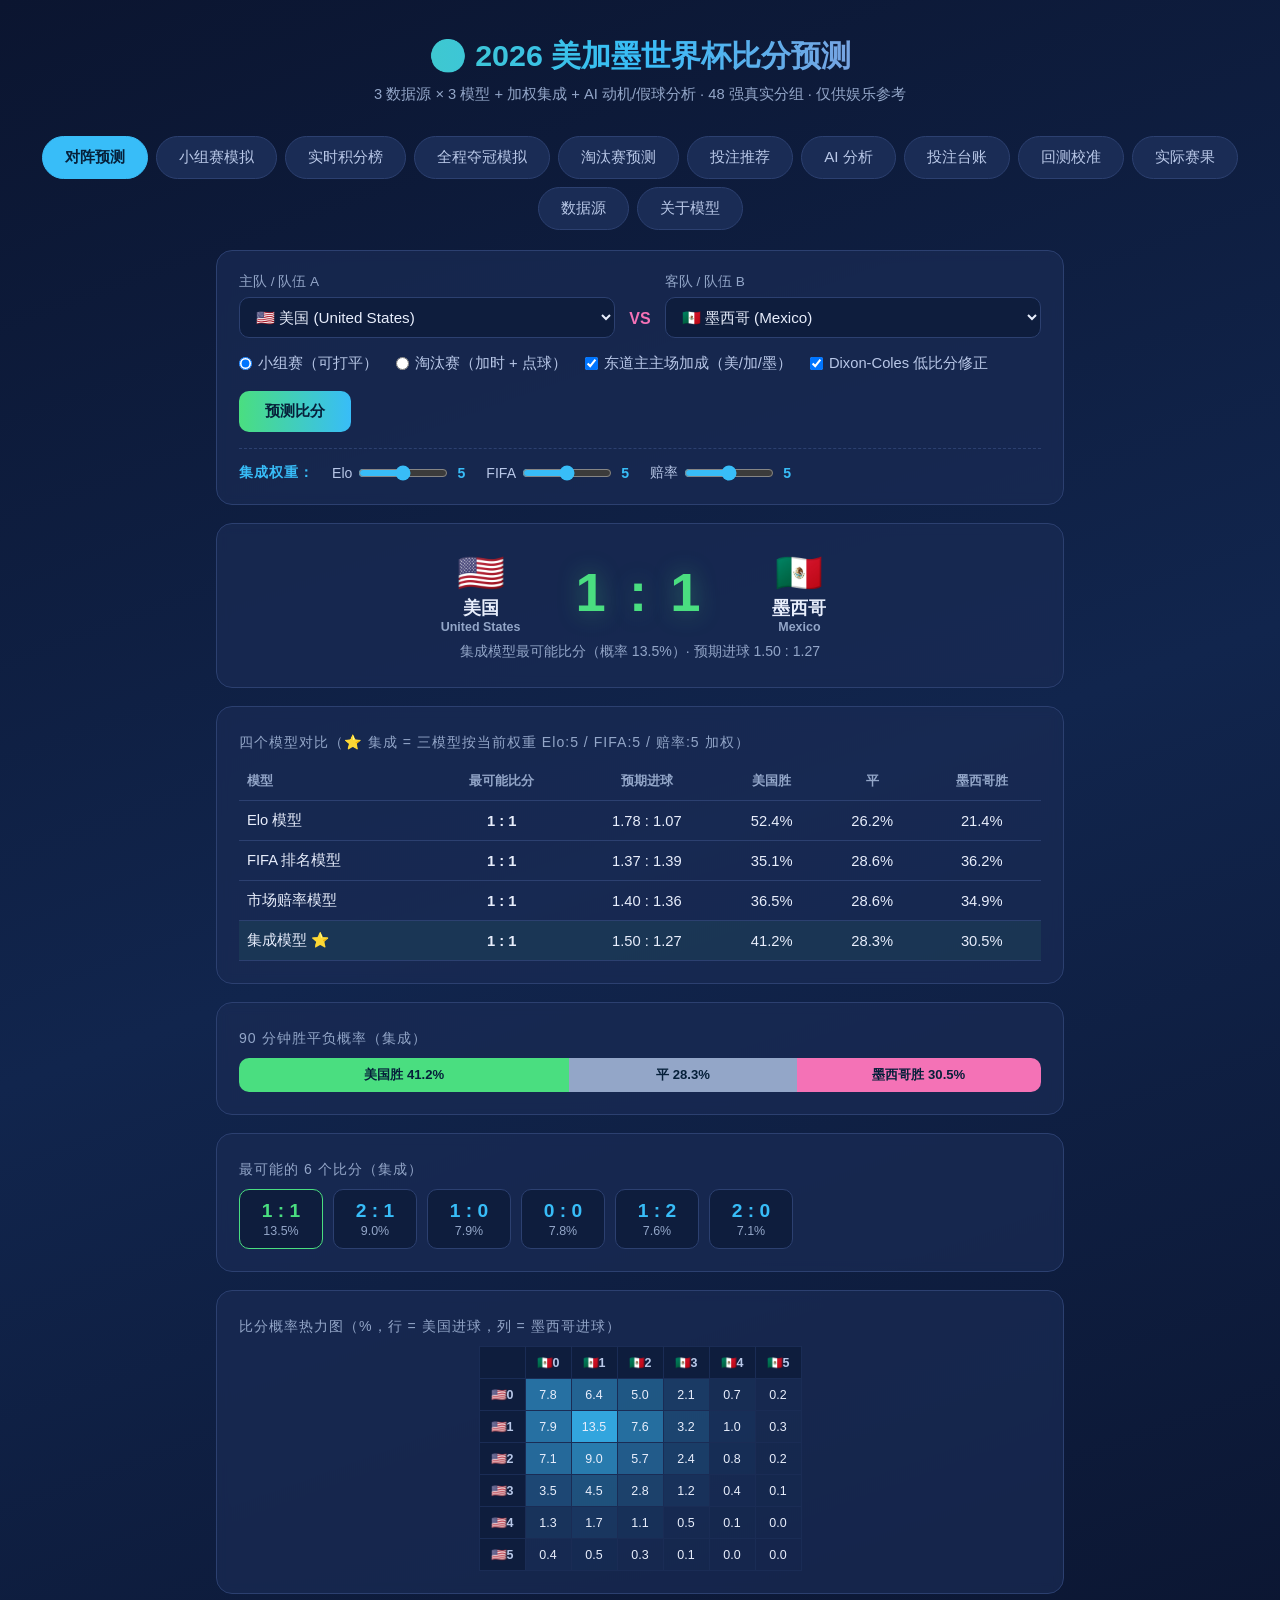
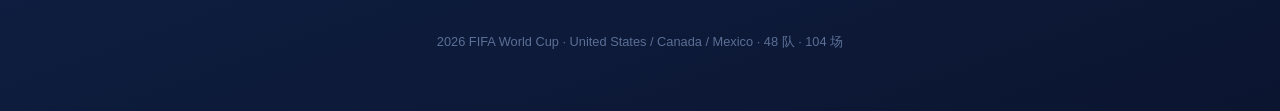
==== commit 23c1853d: "新增淘汰赛预测模块 + 淘汰赛模型进化 小组赛结束后转入淘汰赛预测： - js/knockout.js：按各组排名生成 32 强真实签表（1/2名 + 8 最佳第三，   官方槽位回溯匹配）；逐轮(R" ====
--- a/index.html
+++ b/index.html
@@ -323,6 +323,19 @@
 .ai-cmp .box.adj .s { color: #a78bfa; }
 .ai-tag { font-size: 0.72rem; padding: 2px 8px; border-radius: 6px; background: rgba(167,139,250,0.18); color: #a78bfa; }
 
+/* ===== 淘汰赛预测 ===== */
+.ko-tie { border-bottom: 1px solid #2c4070; padding: 10px 2px; }
+.ko-tie:last-child { border-bottom: none; }
+.ko-tie.tbd { color: #5b6f96; }
+.ko-tie.done { display: flex; flex-wrap: wrap; align-items: center; gap: 12px; }
+.ko-line { display: flex; align-items: center; justify-content: center; gap: 16px; }
+.ko-team { flex: 1; font-weight: 600; }
+.ko-line .ko-team:first-child { text-align: right; }
+.ko-score { font-size: 1.15rem; font-weight: 800; color: #38bdf8; min-width: 64px; text-align: center; }
+.ko-win { color: #4ade80; font-weight: 700; }
+.ko-entry { display: flex; align-items: center; gap: 6px; flex-wrap: wrap; margin-top: 8px; justify-content: center; }
+.ko-entry select { width: auto; min-width: 110px; padding: 6px 8px; }
+
   </style>
 </head>
 <body>
@@ -336,6 +349,7 @@
     <button class="tab" data-tab="group">小组赛模拟</button>
     <button class="tab" data-tab="standings">实时积分榜</button>
     <button class="tab" data-tab="tournament">全程夺冠模拟</button>
+    <button class="tab" data-tab="knockout">淘汰赛预测</button>
     <button class="tab" data-tab="betting">投注推荐</button>
     <button class="tab" data-tab="ai">AI 分析</button>
     <button class="tab" data-tab="ledger">投注台账</button>
@@ -429,6 +443,19 @@
       </div>
     </div>
     <div id="mcResult"></div>
+  </section>
+
+  <!-- 淘汰赛预测 -->
+  <section id="tab-knockout" class="panel">
+    <div class="card">
+      <div class="options">
+        <span class="section-title" style="margin:0">按各组排名生成 32 强签表并逐轮预测；可录入真实淘汰赛结果，自动向下一轮传导。</span>
+        <button id="koBtn" class="primary">刷新淘汰赛预测</button>
+        <button id="koClear" class="del-all">清空淘汰赛结果</button>
+      </div>
+      <p class="hint">小组赛未结束时为「按当前积分的临时投影」；录满 72 场小组赛后即为真实对阵。淘汰赛预期进球已收缩（场面更紧），平局走加时 / 点球。开启 AI 调整时同样生效。</p>
+    </div>
+    <div id="koResult"></div>
   </section>
 
   <!-- 投注推荐 -->
@@ -596,7 +623,7 @@
         <li><strong>比分生成：</strong>实力差 → 双方预期进球（实力相当时各约 1.38 球）→ 泊松分布 → 每个具体比分（0:0 ~ 8:8）的概率。</li>
         <li><strong>Dixon-Coles 修正：</strong>独立泊松会系统性低估 0:0 / 1:1、高估 1:0 / 0:1（攻防博弈导致低比分相关），按经典 Dixon-Coles (1997) τ 系数（ρ = −0.13）校正低比分区域。</li>
         <li><strong>动态实力更新：</strong>在「实际赛果」页录入真实比分后，按 Elo 更新公式（K=50，净胜球放大系数）对球队实力做贝叶斯式修正，修正叠加到所有模型；已赛场次在模拟中直接使用真实比分。</li>
-        <li><strong>淘汰赛：</strong>90 分钟战平后按 1/3 强度模拟加时，再平则按实力差微调的点球大战。</li>
+        <li><strong>淘汰赛：</strong>90 分钟战平后按 1/3 强度模拟加时，再平则按实力差微调的点球大战；淘汰赛预期进球整体收缩（KO_GOAL_SCALE，场面更紧）。「淘汰赛预测」页按各组排名生成 32 强签表逐轮预测，可录入真实结果自动向下一轮传导，并给出各队夺冠/晋级概率。</li>
         <li><strong>全程模拟：</strong>蒙特卡洛把 104 场比赛随机模拟数千次。小组分组与 32 强对阵模板（M73–M88）为官方真实数据，最佳小组第三按官方限定槽位回溯匹配。</li>
         <li><strong>投注推荐（价值法）：</strong>用「市场赔率模型」按抽水折算出庄家盘口，再用「我方模型」（默认 Elo+FIFA，剔除市场）估真实概率，二者之差即价值 EV = 我方概率 × 赔率 − 1。<strong>稳</strong>取高命中率盘（双重机会、大小球，低赔），<strong>冲</strong>取正价值高赔盘（冷门、正确比分，高风险）。仓位用凯利公式（稳 ¼、冲 ½ 凯利并设上限）。可在每场录入<strong>真实赔率</strong>让 EV 基于实盘计算。串票按各腿独立近似相乘——这会高估真实命中率，越串越难中。</li>
         <li><strong>回测校准：</strong>对已结束比赛做<strong>时序回放</strong>（预测每场只用此前赛果，杜绝未来信息泄漏），算出胜平负命中率、Brier 分数、对数损失、比分命中率、总进球 MAE，并与「市场模型」「均匀基准」对照，附校准曲线——这是衡量模型到底准不准、值不值得信的关键。</li>
@@ -998,6 +1025,7 @@
 const MARKET_B = 121;          // ln(隐含夺冠概率) → Elo 当量
 const MARKET_TOP = 2190;       // 市场头号热门锚定的 Elo 当量
 const DC_RHO = -0.13;          // Dixon-Coles 低比分相关性参数（负值提升 0:0 / 1:1 概率）
+const KO_GOAL_SCALE = 0.90;    // 淘汰赛进球收缩：球队更谨慎、场面更紧、更易低比分/平局拖加时
 
 const MODEL_INFO = {
   elo: { name: 'Elo 模型', short: 'Elo' },
@@ -1076,6 +1104,8 @@
     lamA = clamp(lamA * clamp(assess.homeGoalMult || 1, 0.3, 2), 0.05, 4.8);
     lamB = clamp(lamB * clamp(assess.awayGoalMult || 1, 0.3, 2), 0.05, 4.8);
   }
+  // 淘汰赛进球收缩（更谨慎、更紧）
+  if (cfg.knockout) { lamA *= KO_GOAL_SCALE; lamB *= KO_GOAL_SCALE; }
   return [lamA, lamB];
 }
 
@@ -1202,7 +1232,7 @@
 // 比分分布缓存：同一次模拟里相同对阵直接复用累积分布，
 // 抽样时从含 Dixon-Coles 修正的完整比分矩阵中取样
 function matchDist(A, B, cfg) {
-  const key = A.code + '|' + B.code;
+  const key = (cfg.knockout ? 'K|' : 'G|') + A.code + '|' + B.code;
   if (cfg.cache && cfg.cache.has(key)) return cfg.cache.get(key);
   const [lamA, lamB] = matchLambdas(A, B, cfg);
   const m = mixFixScenario(scoreMatrix(lamA, lamB, cfg.dc !== false), aiAssessmentFor(A, B, cfg));
@@ -1223,15 +1253,25 @@
   return [Math.floor(i / (MAX_GOALS + 1)), i % (MAX_GOALS + 1)];
 }
 
-// 淘汰赛单场随机出胜者
+// 淘汰赛单场随机出胜者（含淘汰赛进球收缩；正赛平则按 1/3 强度加时，再平点球）
 function sampleKnockoutWinner(codeA, codeB, cfg) {
   const A = TEAMS[codeA], B = TEAMS[codeB];
-  const [ga, gb] = sampleScore(A, B, cfg);
+  const kcfg = cfg.knockout ? cfg : { ...cfg, knockout: true };
+  const [ga, gb] = sampleScore(A, B, kcfg);
   if (ga !== gb) return ga > gb ? codeA : codeB;
-  const { lamA, lamB } = matchDist(A, B, cfg);
+  const { lamA, lamB } = matchDist(A, B, kcfg);
   const ea = samplePoisson(lamA / 3), eb = samplePoisson(lamB / 3);
   if (ea !== eb) return ea > eb ? codeA : codeB;
   return Math.random() < penaltyWinProb(A, B, cfg) ? codeA : codeB;
+}
+
+// 已录入的真实淘汰赛结果优先（见 knockout.js）；否则随机模拟
+function decideKnockout(codeA, codeB, cfg) {
+  if (typeof getKoOutcome === 'function') {
+    const o = getKoOutcome(codeA, codeB);
+    if (o && o.winner) return o.winner;
+  }
+  return sampleKnockoutWinner(codeA, codeB, cfg);
 }
 
 // 模拟一个小组的 6 场比赛，返回排序后的积分榜
@@ -1316,7 +1356,7 @@
   const matchWinner = {};
   for (const m of R32_TEMPLATE) {
     const a = resolveSlot(m.home, m.id), b = resolveSlot(m.away, m.id);
-    const w = sampleKnockoutWinner(a, b, cfg);
+    const w = decideKnockout(a, b, cfg);
     matchWinner[m.id] = w;
     reached[w] = 2;
   }
@@ -1324,7 +1364,7 @@
   let prevIds = [];
   R16_TEMPLATE.forEach((pair, idx) => {
     const id = 89 + idx;
-    const w = sampleKnockoutWinner(matchWinner[pair[0]], matchWinner[pair[1]], cfg);
+    const w = decideKnockout(matchWinner[pair[0]], matchWinner[pair[1]], cfg);
     matchWinner[id] = w;
     reached[w] = 3;
     prevIds.push(id);
@@ -1334,7 +1374,7 @@
     const nextIds = [];
     for (let i = 0; i < prevIds.length; i += 2) {
       const newId = Math.max(...Object.keys(matchWinner).map(Number)) + 1;
-      const w = sampleKnockoutWinner(matchWinner[prevIds[i]], matchWinner[prevIds[i + 1]], cfg);
+      const w = decideKnockout(matchWinner[prevIds[i]], matchWinner[prevIds[i + 1]], cfg);
       matchWinner[newId] = w;
       reached[w] = round;
       nextIds.push(newId);
@@ -1982,7 +2022,7 @@
         'anthropic-dangerous-direct-browser-access': 'true',
       },
       body: JSON.stringify({
-        model, max_tokens: 1500,
+        model, max_tokens: 4000,
         system,
         messages: [{ role: 'user', content: user }],
       }),
@@ -1992,13 +2032,13 @@
     const block = (data.content || []).find((b) => b.type === 'text');
     return { text: block ? block.text : '', sources: [] };
   }
-  // OpenAI 兼容（DeepSeek / GPT / OpenRouter）
+  // OpenAI 兼容（DeepSeek / GPT / OpenRouter / Requesty）
   const body = {
     model,
     messages: [{ role: 'system', content: system }, { role: 'user', content: user }],
     response_format: { type: 'json_object' },
     temperature: 0.4,
-    max_tokens: 1500,
+    max_tokens: 4000,
   };
   // OpenRouter 自带联网（一个 Key 搞定 DeepSeek + 联网）：检索来源选 openrouter 时挂 web 插件
   if (prov.builtinWeb && AI_CFG.webSource === 'openrouter') body.plugins = [{ id: 'web', max_results: 5 }];
@@ -2016,12 +2056,25 @@
       : '';
     throw new Error(prov.label + ' 接口错误：' + em + hint);
   }
-  const msg = data.choices && data.choices[0] ? data.choices[0].message : null;
+  const choice = data.choices && data.choices[0] ? data.choices[0] : null;
+  const msg = choice ? choice.message : null;
+  // 健壮取正文：兼容 content 为字符串/数组，以及推理模型的 reasoning 字段
+  let text = '';
+  if (msg) {
+    if (typeof msg.content === 'string') text = msg.content;
+    else if (Array.isArray(msg.content)) text = msg.content.map((p) => (typeof p === 'string' ? p : (p.text || p.content || ''))).join('');
+    if (!text && msg.reasoning) text = msg.reasoning;
+    if (!text && msg.reasoning_content) text = msg.reasoning_content;
+  }
   const sources = msg && Array.isArray(msg.annotations)
     ? msg.annotations.filter((a) => a.type === 'url_citation' && a.url_citation)
       .map((a) => ({ title: a.url_citation.title || a.url_citation.url, url: a.url_citation.url }))
     : [];
-  return { text: msg ? (msg.content || '') : '', sources };
+  if (!text.trim()) {
+    const fr = choice ? choice.finish_reason : '';
+    throw new Error(prov.label + ' 返回空内容（finish_reason=' + (fr || '?') + '）。常见原因：①模型名该服务商不支持（OpenRouter 上 DeepSeek 请用 deepseek/deepseek-chat，不是 deepseek-v4-pro）；②被推理占满 token。请改模型名后重试。');
+  }
+  return { text, sources };
 }
 
 // ---------- Tavily 联网检索（为 DeepSeek 等补充最新情报） ----------
@@ -2117,6 +2170,96 @@
 }
 function assessmentCount() { return Object.keys(AI_ASSESS).length; }
 
+// ===== js/knockout.js =====
+// 淘汰赛预测模块
+// 根据各组当前排名确定 32 强对阵（小组赛踢完即为真实对阵；未踢完则为按当前积分的临时投影），
+// 逐轮预测每场（含加时/点球），可录入真实淘汰赛结果并向下传导。
+// 与 model.js 联动：decideKnockout 会优先采用这里录入的结果（getKoOutcome）。
+
+const KO_KEY = 'wc2026_ko_results';
+const KO_RESULTS = {}; // 'a|b'(排序后) -> { a, b, ga, gb, winner }
+
+(function loadKo() {
+  try { const raw = localStorage.getItem(KO_KEY); if (raw) Object.assign(KO_RESULTS, JSON.parse(raw)); } catch (e) { /* ignore */ }
+})();
+function saveKo() { try { localStorage.setItem(KO_KEY, JSON.stringify(KO_RESULTS)); } catch (e) { /* ignore */ } }
+function koKey(a, b) { return [a, b].sort().join('|'); }
+
+// 供 model.js 调用：返回某对阵已录入的结果（含点球胜者）
+function getKoOutcome(a, b) { return KO_RESULTS[koKey(a, b)] || null; }
+function setKoResult(a, b, ga, gb, winner) {
+  KO_RESULTS[koKey(a, b)] = { a, b, ga, gb, winner: winner || (ga > gb ? a : gb > ga ? b : a) };
+  saveKo();
+}
+function removeKoResult(a, b) { delete KO_RESULTS[koKey(a, b)]; saveKo(); }
+function clearKoResults() { for (const k of Object.keys(KO_RESULTS)) delete KO_RESULTS[k]; saveKo(); }
+
+// 淘汰赛轮次结构（与 simulateTournament 的推进一致）
+const KO_ROUNDS = {
+  r16: [[74, 77], [73, 75], [76, 78], [79, 80], [83, 84], [81, 82], [86, 88], [85, 87]], // → 89..96
+  qf: [[89, 90], [91, 92], [93, 94], [95, 96]], // → 97..100
+  sf: [[97, 98], [99, 100]],                    // → 101,102
+  fin: [[101, 102]],                            // → 103
+};
+const KO_ROUND_LABEL = { r32: '1/16 决赛', r16: '1/8 决赛', qf: '1/4 决赛', sf: '半决赛', fin: '决赛' };
+
+// 由当前各组排名得出晋级球队与对阵分配
+function koQualifiers() {
+  const winners = {}, runners = {}, thirdsAll = [];
+  let complete = true;
+  for (const g of GROUP_NAMES) {
+    const t = groupStandings(g);
+    if (!t.every((r) => r.P === 3)) complete = false;
+    winners[g] = t[0].code;
+    runners[g] = t[1].code;
+    thirdsAll.push({ ...t[2], group: g, pts: t[2].Pts, gf: t[2].GF, ga: t[2].GA });
+  }
+  thirdsAll.sort((x, y) =>
+    y.pts - x.pts || (y.GD) - (x.GD) || y.gf - x.gf || (x.code < y.code ? -1 : 1));
+  const bestThirds = thirdsAll.slice(0, 8);
+  const thirdAssign = assignThirds(bestThirds); // matchId -> code
+  return { winners, runners, thirdsAll, bestThirds, thirdAssign, complete };
+}
+
+function koResolveSlot(slot, matchId, q) {
+  if (slot.startsWith('3:')) return q.thirdAssign[matchId] || null;
+  const pos = slot[0], g = slot[1];
+  return pos === '1' ? q.winners[g] : q.runners[g];
+}
+
+// 计算整张签表的「当前队伍」与「已定胜者」。
+// teams[id] = [a,b]（未定为 null）；winner[id] = 已录入胜者（未定为 null）
+function koBracketState(q) {
+  const teams = {}, winner = {};
+  for (const m of R32_TEMPLATE) {
+    const a = koResolveSlot(m.home, m.id, q), b = koResolveSlot(m.away, m.id, q);
+    teams[m.id] = [a, b];
+    const o = (a && b) ? getKoOutcome(a, b) : null;
+    winner[m.id] = o ? o.winner : null;
+  }
+  const advance = (defs, baseId) => defs.forEach((pair, i) => {
+    const id = baseId + i;
+    const a = winner[pair[0]] || null, b = winner[pair[1]] || null;
+    teams[id] = [a, b];
+    const o = (a && b) ? getKoOutcome(a, b) : null;
+    winner[id] = o ? o.winner : null;
+  });
+  advance(KO_ROUNDS.r16, 89);
+  advance(KO_ROUNDS.qf, 97);
+  advance(KO_ROUNDS.sf, 101);
+  advance(KO_ROUNDS.fin, 103);
+  return { teams, winner };
+}
+
+// 单场淘汰赛预测（含加时/点球晋级概率）
+function koPredict(a, b, cfg) {
+  if (!a || !b) return null;
+  return predictMatch(TEAMS[a], TEAMS[b], { ...(cfg || {}), model: 'ensemble', useHome: true, dc: true, knockout: true });
+}
+
+// 已录入淘汰赛结果数
+function koResultCount() { return Object.keys(KO_RESULTS).length; }
+
 // ===== js/app.js =====
 // 页面交互逻辑
 const $ = (sel) => document.querySelector(sel);
@@ -2134,6 +2277,7 @@
     // 首次打开时惰性渲染较重的页
     if (tab === 'standings' && !$('#standingsResult').innerHTML.trim()) renderStandings();
     if (tab === 'backtest' && !$('#backtestResult').innerHTML.trim()) renderBacktest();
+    if (tab === 'knockout' && !$('#koResult').innerHTML.trim()) renderKnockout();
   });
 });
 
@@ -3062,6 +3206,99 @@
   });
 }
 
+// ---------- 淘汰赛预测 ----------
+function koTieHtml(id, st, cfg) {
+  const [a, b] = st.teams[id];
+  if (!a || !b) {
+    return `<div class="ko-tie tbd"><span class="dim">M${id}：待定（取决于上一轮结果）</span></div>`;
+  }
+  const A = TEAMS[a], B = TEAMS[b];
+  const res = getKoOutcome(a, b);
+  if (res) {
+    const wn = res.winner === a ? A : B;
+    return `<div class="ko-tie done">
+      <span>${A.flag} ${A.zh} <strong>${res.ga} : ${res.gb}</strong> ${B.zh} ${B.flag}${res.ga === res.gb ? '（点球）' : ''}</span>
+      <span class="ko-win">✓ ${wn.flag} ${wn.zh} 晋级</span>
+      <button class="mini-btn ko-undo" data-a="${a}" data-b="${b}">撤销</button>
+    </div>`;
+  }
+  const p = koPredict(a, b, cfg);
+  return `<div class="ko-tie">
+    <div class="ko-line">
+      <span class="ko-team">${A.flag} ${A.zh}</span>
+      <span class="ko-score">${p.best.a} : ${p.best.b}</span>
+      <span class="ko-team">${B.zh} ${B.flag}</span>
+    </div>
+    <div class="ai-meta">晋级概率（含加时/点球）：${A.zh} ${(p.advanceA * 100).toFixed(0)}% · ${B.zh} ${(p.advanceB * 100).toFixed(0)}%</div>
+    <div class="ko-entry">
+      <input class="score-input ko-ga" type="number" min="0" max="20" value="${p.best.a}" style="width:50px">:
+      <input class="score-input ko-gb" type="number" min="0" max="20" value="${p.best.b}" style="width:50px">
+      <select class="ko-winner">
+        <option value="${a}"${p.advanceA >= p.advanceB ? ' selected' : ''}>${A.zh} 晋级</option>
+        <option value="${b}"${p.advanceB > p.advanceA ? ' selected' : ''}>${B.zh} 晋级</option>
+      </select>
+      <button class="mini-btn ko-save" data-a="${a}" data-b="${b}">录入</button>
+    </div>
+  </div>`;
+}
+
+function renderKnockout() {
+  const cfg = { ai: aiApplyOn() };
+  const q = koQualifiers();
+  const st = koBracketState(q);
+  const note = q.complete
+    ? '<span class="up">小组赛已完成 · 下为真实对阵</span>'
+    : '<span class="down">小组赛未全部结束 · 下为按当前积分的临时投影</span>';
+
+  const stats = monteCarlo(5000, { model: 'ensemble', useHome: true, ai: aiApplyOn() });
+  const oddsRows = Object.entries(stats).map(([c, s]) => ({ c, s }))
+    .filter((x) => x.s[6] > 0.0004 || x.s[2] > 0.0004)
+    .sort((a, b) => b.s[6] - a.s[6]).slice(0, 24)
+    .map((x, i) => `<tr>
+      <td>${i + 1}</td><td class="team-cell">${teamLabel(TEAMS[x.c])}</td>
+      <td class="pct">${pct(x.s[2], 0)}</td><td class="pct">${pct(x.s[3], 0)}</td>
+      <td class="pct">${pct(x.s[4], 1)}</td><td class="pct">${pct(x.s[5], 1)}</td>
+      <td class="pct"><strong>${pct(x.s[6], 1)}</strong></td></tr>`).join('');
+
+  const idsByRound = [
+    ['r32', R32_TEMPLATE.map((m) => m.id)],
+    ['r16', [89, 90, 91, 92, 93, 94, 95, 96]],
+    ['qf', [97, 98, 99, 100]],
+    ['sf', [101, 102]],
+    ['fin', [103]],
+  ];
+  const roundHtml = idsByRound.map(([rk, ids]) =>
+    `<div class="card"><div class="section-title">${KO_ROUND_LABEL[rk]}</div>${ids.map((id) => koTieHtml(id, st, cfg)).join('')}</div>`).join('');
+
+  $('#koResult').innerHTML =
+    `<div class="card"><div class="section-title">${note} · 已录入淘汰赛结果 ${koResultCount()} 场${aiApplyOn() ? ' · AI 调整已应用' : ''}</div></div>` +
+    `<div class="card"><div class="section-title">夺冠与晋级概率（蒙特卡洛 5000 次 · 已结合所有已录入赛果）</div>
+      <table class="standings"><tr><th>#</th><th style="text-align:left">球队</th><th>进16强</th><th>进8强</th><th>进4强</th><th>进决赛</th><th>夺冠</th></tr>${oddsRows}</table></div>` +
+    roundHtml;
+}
+
+function initKnockoutTab() {
+  $('#koBtn').addEventListener('click', renderKnockout);
+  $('#koClear').addEventListener('click', () => {
+    if (confirm('确认清空全部淘汰赛结果？')) { clearKoResults(); renderKnockout(); refreshAll(); }
+  });
+  $('#koResult').addEventListener('click', (e) => {
+    const t = e.target;
+    if (t.classList.contains('ko-save')) {
+      const tie = t.closest('.ko-tie');
+      const ga = parseInt(tie.querySelector('.ko-ga').value, 10);
+      const gb = parseInt(tie.querySelector('.ko-gb').value, 10);
+      const winner = tie.querySelector('.ko-winner').value;
+      if (Number.isNaN(ga) || Number.isNaN(gb) || ga < 0 || gb < 0) return;
+      setKoResult(t.dataset.a, t.dataset.b, ga, gb, winner);
+      renderKnockout(); refreshAll();
+    } else if (t.classList.contains('ko-undo')) {
+      removeKoResult(t.dataset.a, t.dataset.b);
+      renderKnockout(); refreshAll();
+    }
+  });
+}
+
 // 赛果变化后刷新所有视图
 function refreshAll() {
   renderResultsTab();
@@ -3070,6 +3307,7 @@
   if ($('#betResult').innerHTML.trim()) renderBetting();
   if ($('#standingsResult').innerHTML.trim()) renderStandings();
   if ($('#backtestResult').innerHTML.trim()) renderBacktest();
+  if ($('#koResult').innerHTML.trim()) renderKnockout();
 }
 
 // ---------- 绑定 ----------
@@ -3080,6 +3318,7 @@
 initBacktestTab();
 initLedgerTab();
 initAITab();
+initKnockoutTab();
 recomputeAdjustments();
 $('#predictBtn').addEventListener('click', renderMatch);
 $('#groupBtn').addEventListener('click', renderGroup);
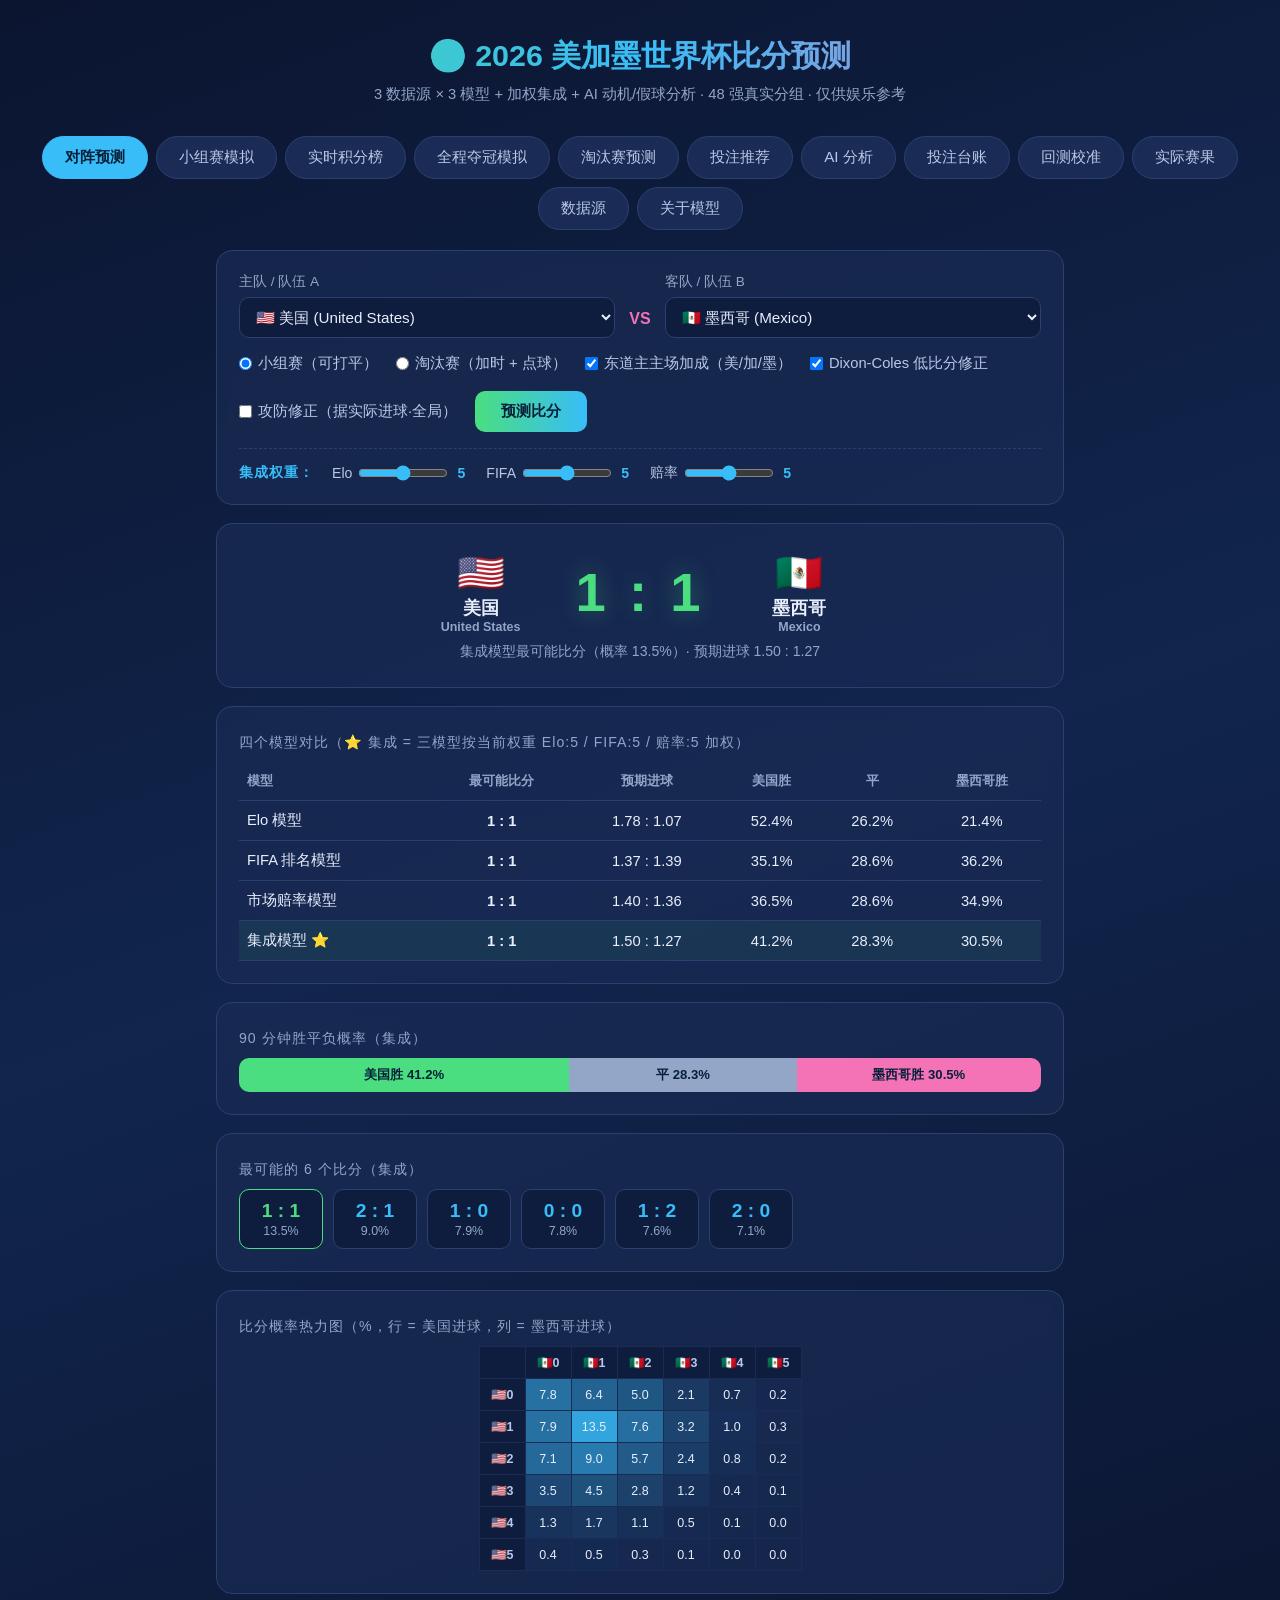
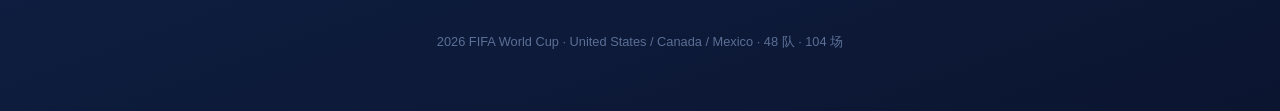
==== commit 33d6009a: "比分系统优化：新增攻防（状态/风格）修正层 小组赛结束后，比分预测新增可开关的攻防修正（js/form.js）： - 用每队「实际进/失球」相对「模型按实力预期进/失球」的偏差，经验贝叶斯收缩   （" ====
--- a/index.html
+++ b/index.html
@@ -335,6 +335,11 @@
 .ko-win { color: #4ade80; font-weight: 700; }
 .ko-entry { display: flex; align-items: center; gap: 6px; flex-wrap: wrap; margin-top: 8px; justify-content: center; }
 .ko-entry select { width: auto; min-width: 110px; padding: 6px 8px; }
+
+.qual-list { line-height: 2.1; font-size: 0.9rem; color: #e8eefc; }
+.qual-g { color: #38bdf8; font-weight: 700; margin-right: 2px; }
+.qual-thirds { margin-top: 12px; padding-top: 10px; border-top: 1px dashed #2c4070; font-size: 0.9rem; color: #b9c8e8; line-height: 1.9; }
+.qual-thirds strong { color: #4ade80; }
 
   </style>
 </head>
@@ -378,6 +383,7 @@
         <label class="opt"><input type="radio" name="stage" value="knockout"> 淘汰赛（加时 + 点球）</label>
         <label class="opt"><input type="checkbox" id="homeAdv" checked> 东道主主场加成（美/加/墨）</label>
         <label class="opt"><input type="checkbox" id="dcToggle" checked> Dixon-Coles 低比分修正</label>
+        <label class="opt"><input type="checkbox" id="formToggle"> 攻防修正（据实际进球·全局）</label>
         <button id="predictBtn" class="primary">预测比分</button>
       </div>
       <div class="weights">
@@ -623,6 +629,7 @@
         <li><strong>比分生成：</strong>实力差 → 双方预期进球（实力相当时各约 1.38 球）→ 泊松分布 → 每个具体比分（0:0 ~ 8:8）的概率。</li>
         <li><strong>Dixon-Coles 修正：</strong>独立泊松会系统性低估 0:0 / 1:1、高估 1:0 / 0:1（攻防博弈导致低比分相关），按经典 Dixon-Coles (1997) τ 系数（ρ = −0.13）校正低比分区域。</li>
         <li><strong>动态实力更新：</strong>在「实际赛果」页录入真实比分后，按 Elo 更新公式（K=50，净胜球放大系数）对球队实力做贝叶斯式修正，修正叠加到所有模型；已赛场次在模拟中直接使用真实比分。</li>
+        <li><strong>攻防修正（比分系统优化，可开关）：</strong>用每队「实际进/失球」相对「模型按实力预期的进/失球」的偏差，经验贝叶斯收缩（伪计数 K=6）得到进攻/防守系数，区分「进球多/防守稳」的风格——与实力修正正交（实力管强弱，攻防管进球多寡）。样本少时几乎不动、避免过拟合；勾选后作用于所有预测与模拟（庄家盘口与回测不受其影响以保持基准干净）。</li>
         <li><strong>淘汰赛：</strong>90 分钟战平后按 1/3 强度模拟加时，再平则按实力差微调的点球大战；淘汰赛预期进球整体收缩（KO_GOAL_SCALE，场面更紧）。「淘汰赛预测」页按各组排名生成 32 强签表逐轮预测，可录入真实结果自动向下一轮传导，并给出各队夺冠/晋级概率。</li>
         <li><strong>全程模拟：</strong>蒙特卡洛把 104 场比赛随机模拟数千次。小组分组与 32 强对阵模板（M73–M88）为官方真实数据，最佳小组第三按官方限定槽位回溯匹配。</li>
         <li><strong>投注推荐（价值法）：</strong>用「市场赔率模型」按抽水折算出庄家盘口，再用「我方模型」（默认 Elo+FIFA，剔除市场）估真实概率，二者之差即价值 EV = 我方概率 × 赔率 − 1。<strong>稳</strong>取高命中率盘（双重机会、大小球，低赔），<strong>冲</strong>取正价值高赔盘（冷门、正确比分，高风险）。仓位用凯利公式（稳 ¼、冲 ½ 凯利并设上限）。可在每场录入<strong>真实赔率</strong>让 EV 基于实盘计算。串票按各腿独立近似相乘——这会高估真实命中率，越串越难中。</li>
@@ -763,7 +770,7 @@
 }
 const GROUP_NAMES = Object.keys(GROUPS).sort();
 
-// 32 强对阵模板（官方赛程 M73-M88）。
+// 32 强对阵模板（官方赛程 M73–M88，反推自 openfootball/FIFA 官方赛程并逐场核对）。
 // '1A' = A 组第一，'2B' = B 组第二，'3:ABCDF' = 来自 A/B/C/D/F 组之一的小组第三
 const R32_TEMPLATE = [
   { id: 73, home: '2A', away: '2B' },
@@ -773,19 +780,29 @@
   { id: 77, home: '1I', away: '3:CDFGH' },
   { id: 78, home: '2E', away: '2I' },
   { id: 79, home: '1A', away: '3:CEFHI' },
-  { id: 80, home: '2K', away: '2L' },
+  { id: 80, home: '1L', away: '3:EHIJK' },
   { id: 81, home: '1D', away: '3:BEFIJ' },
   { id: 82, home: '1G', away: '3:AEHIJ' },
-  { id: 83, home: '2D', away: '2G' },
+  { id: 83, home: '2K', away: '2L' },
   { id: 84, home: '1H', away: '2J' },
   { id: 85, home: '1B', away: '3:EFGIJ' },
   { id: 86, home: '1J', away: '2H' },
   { id: 87, home: '1K', away: '3:DEIJL' },
-  { id: 88, home: '1L', away: '3:EHIJK' },
+  { id: 88, home: '2D', away: '2G' },
 ];
 
-// 后续轮次按相邻配对推进（近似官方走位，对整体概率影响很小）
-const R16_TEMPLATE = [[74, 77], [73, 75], [76, 78], [79, 80], [83, 84], [81, 82], [86, 88], [85, 87]];
+// 官方淘汰赛走位（openfootball / FIFA 赛程 M89–M104）：id → 两个上一轮比赛的胜者
+const KO_FEED = [
+  { id: 89, f: [74, 77] }, { id: 90, f: [73, 75] }, { id: 91, f: [76, 78] }, { id: 92, f: [79, 80] },
+  { id: 93, f: [83, 84] }, { id: 94, f: [81, 82] }, { id: 95, f: [86, 88] }, { id: 96, f: [85, 87] },
+  { id: 97, f: [89, 90] }, { id: 98, f: [93, 94] }, { id: 99, f: [91, 92] }, { id: 100, f: [95, 96] },
+  { id: 101, f: [97, 98] }, { id: 102, f: [99, 100] },
+  { id: 104, f: [101, 102] }, // 决赛（M103 为季军赛，见 KO_THIRD_ID）
+];
+const KO_FINAL_ID = 104;
+const KO_THIRD_ID = 103;
+// 胜者晋级到的阶段（reached 编码：3=进8强,4=进4强,5=进决赛,6=夺冠）
+function koWinnerLevel(id) { return id <= 96 ? 3 : id <= 100 ? 4 : id <= 102 ? 5 : 6; }
 
 // ===== js/schedule.js =====
 // 2026 世界杯小组赛完整赛程（72 场），按官方日期排列
@@ -895,6 +912,16 @@
   return `${d.getMonth() + 1}月${d.getDate()}日 ${wk}`;
 }
 
+// ===== js/allocation.js =====
+// FIFA 官方「8 个最佳第三 → 32 强槽位」分配表（2026 世界杯规程 Annexe C，C(12,8)=495 种组合）
+// 来源：github.com/dw-football/wc2026-bracket（allocation.json，对照 FIFA 官方 PDF 校验）。
+// 键 = 出线的 8 个小组第三所在组（按字母排序）；值 = 各组冠军槽位所对阵的第三名来自哪个组。
+const THIRD_ALLOCATION = {"EFGHIJKL":{"1A":"E","1B":"J","1D":"I","1E":"F","1G":"H","1I":"G","1K":"L","1L":"K"},"DFGHIJKL":{"1A":"H","1B":"G","1D":"I","1E":"D","1G":"J","1I":"F","1K":"L","1L":"K"},"DEGHIJKL":{"1A":"E","1B":"J","1D":"I","1E":"D","1G":"H","1I":"G","1K":"L","1L":"K"},"DEFHIJKL":{"1A":"E","1B":"J","1D":"I","1E":"D","1G":"H","1I":"F","1K":"L","1L":"K"},"DEFGIJKL":{"1A":"E","1B":"G","1D":"I","1E":"D","1G":"J","1I":"F","1K":"L","1L":"K"},"DEFGHJKL":{"1A":"E","1B":"G","1D":"J","1E":"D","1G":"H","1I":"F","1K":"L","1L":"K"},"DEFGHIKL":{"1A":"E","1B":"G","1D":"I","1E":"D","1G":"H","1I":"F","1K":"L","1L":"K"},"DEFGHIJL":{"1A":"E","1B":"G","1D":"J","1E":"D","1G":"H","1I":"F","1K":"L","1L":"I"},"DEFGHIJK":{"1A":"E","1B":"G","1D":"J","1E":"D","1G":"H","1I":"F","1K":"I","1L":"K"},"CFGHIJKL":{"1A":"H","1B":"G","1D":"I","1E":"C","1G":"J","1I":"F","1K":"L","1L":"K"},"CEGHIJKL":{"1A":"E","1B":"J","1D":"I","1E":"C","1G":"H","1I":"G","1K":"L","1L":"K"},"CEFHIJKL":{"1A":"E","1B":"J","1D":"I","1E":"C","1G":"H","1I":"F","1K":"L","1L":"K"},"CEFGIJKL":{"1A":"E","1B":"G","1D":"I","1E":"C","1G":"J","1I":"F","1K":"L","1L":"K"},"CEFGHJKL":{"1A":"E","1B":"G","1D":"J","1E":"C","1G":"H","1I":"F","1K":"L","1L":"K"},"CEFGHIKL":{"1A":"E","1B":"G","1D":"I","1E":"C","1G":"H","1I":"F","1K":"L","1L":"K"},"CEFGHIJL":{"1A":"E","1B":"G","1D":"J","1E":"C","1G":"H","1I":"F","1K":"L","1L":"I"},"CEFGHIJK":{"1A":"E","1B":"G","1D":"J","1E":"C","1G":"H","1I":"F","1K":"I","1L":"K"},"CDGHIJKL":{"1A":"H","1B":"G","1D":"I","1E":"C","1G":"J","1I":"D","1K":"L","1L":"K"},"CDFHIJKL":{"1A":"C","1B":"J","1D":"I","1E":"D","1G":"H","1I":"F","1K":"L","1L":"K"},"CDFGIJKL":{"1A":"C","1B":"G","1D":"I","1E":"D","1G":"J","1I":"F","1K":"L","1L":"K"},"CDFGHJKL":{"1A":"C","1B":"G","1D":"J","1E":"D","1G":"H","1I":"F","1K":"L","1L":"K"},"CDFGHIKL":{"1A":"C","1B":"G","1D":"I","1E":"D","1G":"H","1I":"F","1K":"L","1L":"K"},"CDFGHIJL":{"1A":"C","1B":"G","1D":"J","1E":"D","1G":"H","1I":"F","1K":"L","1L":"I"},"CDFGHIJK":{"1A":"C","1B":"G","1D":"J","1E":"D","1G":"H","1I":"F","1K":"I","1L":"K"},"CDEHIJKL":{"1A":"E","1B":"J","1D":"I","1E":"C","1G":"H","1I":"D","1K":"L","1L":"K"},"CDEGIJKL":{"1A":"E","1B":"G","1D":"I","1E":"C","1G":"J","1I":"D","1K":"L","1L":"K"},"CDEGHJKL":{"1A":"E","1B":"G","1D":"J","1E":"C","1G":"H","1I":"D","1K":"L","1L":"K"},"CDEGHIKL":{"1A":"E","1B":"G","1D":"I","1E":"C","1G":"H","1I":"D","1K":"L","1L":"K"},"CDEGHIJL":{"1A":"E","1B":"G","1D":"J","1E":"C","1G":"H","1I":"D","1K":"L","1L":"I"},"CDEGHIJK":{"1A":"E","1B":"G","1D":"J","1E":"C","1G":"H","1I":"D","1K":"I","1L":"K"},"CDEFIJKL":{"1A":"C","1B":"J","1D":"E","1E":"D","1G":"I","1I":"F","1K":"L","1L":"K"},"CDEFHJKL":{"1A":"C","1B":"J","1D":"E","1E":"D","1G":"H","1I":"F","1K":"L","1L":"K"},"CDEFHIKL":{"1A":"C","1B":"E","1D":"I","1E":"D","1G":"H","1I":"F","1K":"L","1L":"K"},"CDEFHIJL":{"1A":"C","1B":"J","1D":"E","1E":"D","1G":"H","1I":"F","1K":"L","1L":"I"},"CDEFHIJK":{"1A":"C","1B":"J","1D":"E","1E":"D","1G":"H","1I":"F","1K":"I","1L":"K"},"CDEFGJKL":{"1A":"C","1B":"G","1D":"E","1E":"D","1G":"J","1I":"F","1K":"L","1L":"K"},"CDEFGIKL":{"1A":"C","1B":"G","1D":"E","1E":"D","1G":"I","1I":"F","1K":"L","1L":"K"},"CDEFGIJL":{"1A":"C","1B":"G","1D":"E","1E":"D","1G":"J","1I":"F","1K":"L","1L":"I"},"CDEFGIJK":{"1A":"C","1B":"G","1D":"E","1E":"D","1G":"J","1I":"F","1K":"I","1L":"K"},"CDEFGHKL":{"1A":"C","1B":"G","1D":"E","1E":"D","1G":"H","1I":"F","1K":"L","1L":"K"},"CDEFGHJL":{"1A":"C","1B":"G","1D":"J","1E":"D","1G":"H","1I":"F","1K":"L","1L":"E"},"CDEFGHJK":{"1A":"C","1B":"G","1D":"J","1E":"D","1G":"H","1I":"F","1K":"E","1L":"K"},"CDEFGHIL":{"1A":"C","1B":"G","1D":"E","1E":"D","1G":"H","1I":"F","1K":"L","1L":"I"},"CDEFGHIK":{"1A":"C","1B":"G","1D":"E","1E":"D","1G":"H","1I":"F","1K":"I","1L":"K"},"CDEFGHIJ":{"1A":"C","1B":"G","1D":"J","1E":"D","1G":"H","1I":"F","1K":"E","1L":"I"},"BFGHIJKL":{"1A":"H","1B":"J","1D":"B","1E":"F","1G":"I","1I":"G","1K":"L","1L":"K"},"BEGHIJKL":{"1A":"E","1B":"J","1D":"I","1E":"B","1G":"H","1I":"G","1K":"L","1L":"K"},"BEFHIJKL":{"1A":"E","1B":"J","1D":"B","1E":"F","1G":"I","1I":"H","1K":"L","1L":"K"},"BEFGIJKL":{"1A":"E","1B":"J","1D":"B","1E":"F","1G":"I","1I":"G","1K":"L","1L":"K"},"BEFGHJKL":{"1A":"E","1B":"J","1D":"B","1E":"F","1G":"H","1I":"G","1K":"L","1L":"K"},"BEFGHIKL":{"1A":"E","1B":"G","1D":"B","1E":"F","1G":"I","1I":"H","1K":"L","1L":"K"},"BEFGHIJL":{"1A":"E","1B":"J","1D":"B","1E":"F","1G":"H","1I":"G","1K":"L","1L":"I"},"BEFGHIJK":{"1A":"E","1B":"J","1D":"B","1E":"F","1G":"H","1I":"G","1K":"I","1L":"K"},"BDGHIJKL":{"1A":"H","1B":"J","1D":"B","1E":"D","1G":"I","1I":"G","1K":"L","1L":"K"},"BDFHIJKL":{"1A":"H","1B":"J","1D":"B","1E":"D","1G":"I","1I":"F","1K":"L","1L":"K"},"BDFGIJKL":{"1A":"I","1B":"G","1D":"B","1E":"D","1G":"J","1I":"F","1K":"L","1L":"K"},"BDFGHJKL":{"1A":"H","1B":"G","1D":"B","1E":"D","1G":"J","1I":"F","1K":"L","1L":"K"},"BDFGHIKL":{"1A":"H","1B":"G","1D":"B","1E":"D","1G":"I","1I":"F","1K":"L","1L":"K"},"BDFGHIJL":{"1A":"H","1B":"G","1D":"B","1E":"D","1G":"J","1I":"F","1K":"L","1L":"I"},"BDFGHIJK":{"1A":"H","1B":"G","1D":"B","1E":"D","1G":"J","1I":"F","1K":"I","1L":"K"},"BDEHIJKL":{"1A":"E","1B":"J","1D":"B","1E":"D","1G":"I","1I":"H","1K":"L","1L":"K"},"BDEGIJKL":{"1A":"E","1B":"J","1D":"B","1E":"D","1G":"I","1I":"G","1K":"L","1L":"K"},"BDEGHJKL":{"1A":"E","1B":"J","1D":"B","1E":"D","1G":"H","1I":"G","1K":"L","1L":"K"},"BDEGHIKL":{"1A":"E","1B":"G","1D":"B","1E":"D","1G":"I","1I":"H","1K":"L","1L":"K"},"BDEGHIJL":{"1A":"E","1B":"J","1D":"B","1E":"D","1G":"H","1I":"G","1K":"L","1L":"I"},"BDEGHIJK":{"1A":"E","1B":"J","1D":"B","1E":"D","1G":"H","1I":"G","1K":"I","1L":"K"},"BDEFIJKL":{"1A":"E","1B":"J","1D":"B","1E":"D","1G":"I","1I":"F","1K":"L","1L":"K"},"BDEFHJKL":{"1A":"E","1B":"J","1D":"B","1E":"D","1G":"H","1I":"F","1K":"L","1L":"K"},"BDEFHIKL":{"1A":"E","1B":"I","1D":"B","1E":"D","1G":"H","1I":"F","1K":"L","1L":"K"},"BDEFHIJL":{"1A":"E","1B":"J","1D":"B","1E":"D","1G":"H","1I":"F","1K":"L","1L":"I"},"BDEFHIJK":{"1A":"E","1B":"J","1D":"B","1E":"D","1G":"H","1I":"F","1K":"I","1L":"K"},"BDEFGJKL":{"1A":"E","1B":"G","1D":"B","1E":"D","1G":"J","1I":"F","1K":"L","1L":"K"},"BDEFGIKL":{"1A":"E","1B":"G","1D":"B","1E":"D","1G":"I","1I":"F","1K":"L","1L":"K"},"BDEFGIJL":{"1A":"E","1B":"G","1D":"B","1E":"D","1G":"J","1I":"F","1K":"L","1L":"I"},"BDEFGIJK":{"1A":"E","1B":"G","1D":"B","1E":"D","1G":"J","1I":"F","1K":"I","1L":"K"},"BDEFGHKL":{"1A":"E","1B":"G","1D":"B","1E":"D","1G":"H","1I":"F","1K":"L","1L":"K"},"BDEFGHJL":{"1A":"H","1B":"G","1D":"B","1E":"D","1G":"J","1I":"F","1K":"L","1L":"E"},"BDEFGHJK":{"1A":"H","1B":"G","1D":"B","1E":"D","1G":"J","1I":"F","1K":"E","1L":"K"},"BDEFGHIL":{"1A":"E","1B":"G","1D":"B","1E":"D","1G":"H","1I":"F","1K":"L","1L":"I"},"BDEFGHIK":{"1A":"E","1B":"G","1D":"B","1E":"D","1G":"H","1I":"F","1K":"I","1L":"K"},"BDEFGHIJ":{"1A":"H","1B":"G","1D":"B","1E":"D","1G":"J","1I":"F","1K":"E","1L":"I"},"BCGHIJKL":{"1A":"H","1B":"J","1D":"B","1E":"C","1G":"I","1I":"G","1K":"L","1L":"K"},"BCFHIJKL":{"1A":"H","1B":"J","1D":"B","1E":"C","1G":"I","1I":"F","1K":"L","1L":"K"},"BCFGIJKL":{"1A":"I","1B":"G","1D":"B","1E":"C","1G":"J","1I":"F","1K":"L","1L":"K"},"BCFGHJKL":{"1A":"H","1B":"G","1D":"B","1E":"C","1G":"J","1I":"F","1K":"L","1L":"K"},"BCFGHIKL":{"1A":"H","1B":"G","1D":"B","1E":"C","1G":"I","1I":"F","1K":"L","1L":"K"},"BCFGHIJL":{"1A":"H","1B":"G","1D":"B","1E":"C","1G":"J","1I":"F","1K":"L","1L":"I"},"BCFGHIJK":{"1A":"H","1B":"G","1D":"B","1E":"C","1G":"J","1I":"F","1K":"I","1L":"K"},"BCEHIJKL":{"1A":"E","1B":"J","1D":"B","1E":"C","1G":"I","1I":"H","1K":"L","1L":"K"},"BCEGIJKL":{"1A":"E","1B":"J","1D":"B","1E":"C","1G":"I","1I":"G","1K":"L","1L":"K"},"BCEGHJKL":{"1A":"E","1B":"J","1D":"B","1E":"C","1G":"H","1I":"G","1K":"L","1L":"K"},"BCEGHIKL":{"1A":"E","1B":"G","1D":"B","1E":"C","1G":"I","1I":"H","1K":"L","1L":"K"},"BCEGHIJL":{"1A":"E","1B":"J","1D":"B","1E":"C","1G":"H","1I":"G","1K":"L","1L":"I"},"BCEGHIJK":{"1A":"E","1B":"J","1D":"B","1E":"C","1G":"H","1I":"G","1K":"I","1L":"K"},"BCEFIJKL":{"1A":"E","1B":"J","1D":"B","1E":"C","1G":"I","1I":"F","1K":"L","1L":"K"},"BCEFHJKL":{"1A":"E","1B":"J","1D":"B","1E":"C","1G":"H","1I":"F","1K":"L","1L":"K"},"BCEFHIKL":{"1A":"E","1B":"I","1D":"B","1E":"C","1G":"H","1I":"F","1K":"L","1L":"K"},"BCEFHIJL":{"1A":"E","1B":"J","1D":"B","1E":"C","1G":"H","1I":"F","1K":"L","1L":"I"},"BCEFHIJK":{"1A":"E","1B":"J","1D":"B","1E":"C","1G":"H","1I":"F","1K":"I","1L":"K"},"BCEFGJKL":{"1A":"E","1B":"G","1D":"B","1E":"C","1G":"J","1I":"F","1K":"L","1L":"K"},"BCEFGIKL":{"1A":"E","1B":"G","1D":"B","1E":"C","1G":"I","1I":"F","1K":"L","1L":"K"},"BCEFGIJL":{"1A":"E","1B":"G","1D":"B","1E":"C","1G":"J","1I":"F","1K":"L","1L":"I"},"BCEFGIJK":{"1A":"E","1B":"G","1D":"B","1E":"C","1G":"J","1I":"F","1K":"I","1L":"K"},"BCEFGHKL":{"1A":"E","1B":"G","1D":"B","1E":"C","1G":"H","1I":"F","1K":"L","1L":"K"},"BCEFGHJL":{"1A":"H","1B":"G","1D":"B","1E":"C","1G":"J","1I":"F","1K":"L","1L":"E"},"BCEFGHJK":{"1A":"H","1B":"G","1D":"B","1E":"C","1G":"J","1I":"F","1K":"E","1L":"K"},"BCEFGHIL":{"1A":"E","1B":"G","1D":"B","1E":"C","1G":"H","1I":"F","1K":"L","1L":"I"},"BCEFGHIK":{"1A":"E","1B":"G","1D":"B","1E":"C","1G":"H","1I":"F","1K":"I","1L":"K"},"BCEFGHIJ":{"1A":"H","1B":"G","1D":"B","1E":"C","1G":"J","1I":"F","1K":"E","1L":"I"},"BCDHIJKL":{"1A":"H","1B":"J","1D":"B","1E":"C","1G":"I","1I":"D","1K":"L","1L":"K"},"BCDGIJKL":{"1A":"I","1B":"G","1D":"B","1E":"C","1G":"J","1I":"D","1K":"L","1L":"K"},"BCDGHJKL":{"1A":"H","1B":"G","1D":"B","1E":"C","1G":"J","1I":"D","1K":"L","1L":"K"},"BCDGHIKL":{"1A":"H","1B":"G","1D":"B","1E":"C","1G":"I","1I":"D","1K":"L","1L":"K"},"BCDGHIJL":{"1A":"H","1B":"G","1D":"B","1E":"C","1G":"J","1I":"D","1K":"L","1L":"I"},"BCDGHIJK":{"1A":"H","1B":"G","1D":"B","1E":"C","1G":"J","1I":"D","1K":"I","1L":"K"},"BCDFIJKL":{"1A":"C","1B":"J","1D":"B","1E":"D","1G":"I","1I":"F","1K":"L","1L":"K"},"BCDFHJKL":{"1A":"C","1B":"J","1D":"B","1E":"D","1G":"H","1I":"F","1K":"L","1L":"K"},"BCDFHIKL":{"1A":"C","1B":"I","1D":"B","1E":"D","1G":"H","1I":"F","1K":"L","1L":"K"},"BCDFHIJL":{"1A":"C","1B":"J","1D":"B","1E":"D","1G":"H","1I":"F","1K":"L","1L":"I"},"BCDFHIJK":{"1A":"C","1B":"J","1D":"B","1E":"D","1G":"H","1I":"F","1K":"I","1L":"K"},"BCDFGJKL":{"1A":"C","1B":"G","1D":"B","1E":"D","1G":"J","1I":"F","1K":"L","1L":"K"},"BCDFGIKL":{"1A":"C","1B":"G","1D":"B","1E":"D","1G":"I","1I":"F","1K":"L","1L":"K"},"BCDFGIJL":{"1A":"C","1B":"G","1D":"B","1E":"D","1G":"J","1I":"F","1K":"L","1L":"I"},"BCDFGIJK":{"1A":"C","1B":"G","1D":"B","1E":"D","1G":"J","1I":"F","1K":"I","1L":"K"},"BCDFGHKL":{"1A":"C","1B":"G","1D":"B","1E":"D","1G":"H","1I":"F","1K":"L","1L":"K"},"BCDFGHJL":{"1A":"C","1B":"G","1D":"B","1E":"D","1G":"H","1I":"F","1K":"L","1L":"J"},"BCDFGHJK":{"1A":"H","1B":"G","1D":"B","1E":"C","1G":"J","1I":"F","1K":"D","1L":"K"},"BCDFGHIL":{"1A":"C","1B":"G","1D":"B","1E":"D","1G":"H","1I":"F","1K":"L","1L":"I"},"BCDFGHIK":{"1A":"C","1B":"G","1D":"B","1E":"D","1G":"H","1I":"F","1K":"I","1L":"K"},"BCDFGHIJ":{"1A":"H","1B":"G","1D":"B","1E":"C","1G":"J","1I":"F","1K":"D","1L":"I"},"BCDEIJKL":{"1A":"E","1B":"J","1D":"B","1E":"C","1G":"I","1I":"D","1K":"L","1L":"K"},"BCDEHJKL":{"1A":"E","1B":"J","1D":"B","1E":"C","1G":"H","1I":"D","1K":"L","1L":"K"},"BCDEHIKL":{"1A":"E","1B":"I","1D":"B","1E":"C","1G":"H","1I":"D","1K":"L","1L":"K"},"BCDEHIJL":{"1A":"E","1B":"J","1D":"B","1E":"C","1G":"H","1I":"D","1K":"L","1L":"I"},"BCDEHIJK":{"1A":"E","1B":"J","1D":"B","1E":"C","1G":"H","1I":"D","1K":"I","1L":"K"},"BCDEGJKL":{"1A":"E","1B":"G","1D":"B","1E":"C","1G":"J","1I":"D","1K":"L","1L":"K"},"BCDEGIKL":{"1A":"E","1B":"G","1D":"B","1E":"C","1G":"I","1I":"D","1K":"L","1L":"K"},"BCDEGIJL":{"1A":"E","1B":"G","1D":"B","1E":"C","1G":"J","1I":"D","1K":"L","1L":"I"},"BCDEGIJK":{"1A":"E","1B":"G","1D":"B","1E":"C","1G":"J","1I":"D","1K":"I","1L":"K"},"BCDEGHKL":{"1A":"E","1B":"G","1D":"B","1E":"C","1G":"H","1I":"D","1K":"L","1L":"K"},"BCDEGHJL":{"1A":"H","1B":"G","1D":"B","1E":"C","1G":"J","1I":"D","1K":"L","1L":"E"},"BCDEGHJK":{"1A":"H","1B":"G","1D":"B","1E":"C","1G":"J","1I":"D","1K":"E","1L":"K"},"BCDEGHIL":{"1A":"E","1B":"G","1D":"B","1E":"C","1G":"H","1I":"D","1K":"L","1L":"I"},"BCDEGHIK":{"1A":"E","1B":"G","1D":"B","1E":"C","1G":"H","1I":"D","1K":"I","1L":"K"},"BCDEGHIJ":{"1A":"H","1B":"G","1D":"B","1E":"C","1G":"J","1I":"D","1K":"E","1L":"I"},"BCDEFJKL":{"1A":"C","1B":"J","1D":"B","1E":"D","1G":"E","1I":"F","1K":"L","1L":"K"},"BCDEFIKL":{"1A":"C","1B":"E","1D":"B","1E":"D","1G":"I","1I":"F","1K":"L","1L":"K"},"BCDEFIJL":{"1A":"C","1B":"J","1D":"B","1E":"D","1G":"E","1I":"F","1K":"L","1L":"I"},"BCDEFIJK":{"1A":"C","1B":"J","1D":"B","1E":"D","1G":"E","1I":"F","1K":"I","1L":"K"},"BCDEFHKL":{"1A":"C","1B":"E","1D":"B","1E":"D","1G":"H","1I":"F","1K":"L","1L":"K"},"BCDEFHJL":{"1A":"C","1B":"J","1D":"B","1E":"D","1G":"H","1I":"F","1K":"L","1L":"E"},"BCDEFHJK":{"1A":"C","1B":"J","1D":"B","1E":"D","1G":"H","1I":"F","1K":"E","1L":"K"},"BCDEFHIL":{"1A":"C","1B":"E","1D":"B","1E":"D","1G":"H","1I":"F","1K":"L","1L":"I"},"BCDEFHIK":{"1A":"C","1B":"E","1D":"B","1E":"D","1G":"H","1I":"F","1K":"I","1L":"K"},"BCDEFHIJ":{"1A":"C","1B":"J","1D":"B","1E":"D","1G":"H","1I":"F","1K":"E","1L":"I"},"BCDEFGKL":{"1A":"C","1B":"G","1D":"B","1E":"D","1G":"E","1I":"F","1K":"L","1L":"K"},"BCDEFGJL":{"1A":"C","1B":"G","1D":"B","1E":"D","1G":"J","1I":"F","1K":"L","1L":"E"},"BCDEFGJK":{"1A":"C","1B":"G","1D":"B","1E":"D","1G":"J","1I":"F","1K":"E","1L":"K"},"BCDEFGIL":{"1A":"C","1B":"G","1D":"B","1E":"D","1G":"E","1I":"F","1K":"L","1L":"I"},"BCDEFGIK":{"1A":"C","1B":"G","1D":"B","1E":"D","1G":"E","1I":"F","1K":"I","1L":"K"},"BCDEFGIJ":{"1A":"C","1B":"G","1D":"B","1E":"D","1G":"J","1I":"F","1K":"E","1L":"I"},"BCDEFGHL":{"1A":"C","1B":"G","1D":"B","1E":"D","1G":"H","1I":"F","1K":"L","1L":"E"},"BCDEFGHK":{"1A":"C","1B":"G","1D":"B","1E":"D","1G":"H","1I":"F","1K":"E","1L":"K"},"BCDEFGHJ":{"1A":"H","1B":"G","1D":"B","1E":"C","1G":"J","1I":"F","1K":"D","1L":"E"},"BCDEFGHI":{"1A":"C","1B":"G","1D":"B","1E":"D","1G":"H","1I":"F","1K":"E","1L":"I"},"AFGHIJKL":{"1A":"H","1B":"J","1D":"I","1E":"F","1G":"A","1I":"G","1K":"L","1L":"K"},"AEGHIJKL":{"1A":"E","1B":"J","1D":"I","1E":"A","1G":"H","1I":"G","1K":"L","1L":"K"},"AEFHIJKL":{"1A":"E","1B":"J","1D":"I","1E":"F","1G":"A","1I":"H","1K":"L","1L":"K"},"AEFGIJKL":{"1A":"E","1B":"J","1D":"I","1E":"F","1G":"A","1I":"G","1K":"L","1L":"K"},"AEFGHJKL":{"1A":"E","1B":"G","1D":"J","1E":"F","1G":"A","1I":"H","1K":"L","1L":"K"},"AEFGHIKL":{"1A":"E","1B":"G","1D":"I","1E":"F","1G":"A","1I":"H","1K":"L","1L":"K"},"AEFGHIJL":{"1A":"E","1B":"G","1D":"J","1E":"F","1G":"A","1I":"H","1K":"L","1L":"I"},"AEFGHIJK":{"1A":"E","1B":"G","1D":"J","1E":"F","1G":"A","1I":"H","1K":"I","1L":"K"},"ADGHIJKL":{"1A":"H","1B":"J","1D":"I","1E":"D","1G":"A","1I":"G","1K":"L","1L":"K"},"ADFHIJKL":{"1A":"H","1B":"J","1D":"I","1E":"D","1G":"A","1I":"F","1K":"L","1L":"K"},"ADFGIJKL":{"1A":"I","1B":"G","1D":"J","1E":"D","1G":"A","1I":"F","1K":"L","1L":"K"},"ADFGHJKL":{"1A":"H","1B":"G","1D":"J","1E":"D","1G":"A","1I":"F","1K":"L","1L":"K"},"ADFGHIKL":{"1A":"H","1B":"G","1D":"I","1E":"D","1G":"A","1I":"F","1K":"L","1L":"K"},"ADFGHIJL":{"1A":"H","1B":"G","1D":"J","1E":"D","1G":"A","1I":"F","1K":"L","1L":"I"},"ADFGHIJK":{"1A":"H","1B":"G","1D":"J","1E":"D","1G":"A","1I":"F","1K":"I","1L":"K"},"ADEHIJKL":{"1A":"E","1B":"J","1D":"I","1E":"D","1G":"A","1I":"H","1K":"L","1L":"K"},"ADEGIJKL":{"1A":"E","1B":"J","1D":"I","1E":"D","1G":"A","1I":"G","1K":"L","1L":"K"},"ADEGHJKL":{"1A":"E","1B":"G","1D":"J","1E":"D","1G":"A","1I":"H","1K":"L","1L":"K"},"ADEGHIKL":{"1A":"E","1B":"G","1D":"I","1E":"D","1G":"A","1I":"H","1K":"L","1L":"K"},"ADEGHIJL":{"1A":"E","1B":"G","1D":"J","1E":"D","1G":"A","1I":"H","1K":"L","1L":"I"},"ADEGHIJK":{"1A":"E","1B":"G","1D":"J","1E":"D","1G":"A","1I":"H","1K":"I","1L":"K"},"ADEFIJKL":{"1A":"E","1B":"J","1D":"I","1E":"D","1G":"A","1I":"F","1K":"L","1L":"K"},"ADEFHJKL":{"1A":"H","1B":"J","1D":"E","1E":"D","1G":"A","1I":"F","1K":"L","1L":"K"},"ADEFHIKL":{"1A":"H","1B":"E","1D":"I","1E":"D","1G":"A","1I":"F","1K":"L","1L":"K"},"ADEFHIJL":{"1A":"H","1B":"J","1D":"E","1E":"D","1G":"A","1I":"F","1K":"L","1L":"I"},"ADEFHIJK":{"1A":"H","1B":"J","1D":"E","1E":"D","1G":"A","1I":"F","1K":"I","1L":"K"},"ADEFGJKL":{"1A":"E","1B":"G","1D":"J","1E":"D","1G":"A","1I":"F","1K":"L","1L":"K"},"ADEFGIKL":{"1A":"E","1B":"G","1D":"I","1E":"D","1G":"A","1I":"F","1K":"L","1L":"K"},"ADEFGIJL":{"1A":"E","1B":"G","1D":"J","1E":"D","1G":"A","1I":"F","1K":"L","1L":"I"},"ADEFGIJK":{"1A":"E","1B":"G","1D":"J","1E":"D","1G":"A","1I":"F","1K":"I","1L":"K"},"ADEFGHKL":{"1A":"H","1B":"G","1D":"E","1E":"D","1G":"A","1I":"F","1K":"L","1L":"K"},"ADEFGHJL":{"1A":"H","1B":"G","1D":"J","1E":"D","1G":"A","1I":"F","1K":"L","1L":"E"},"ADEFGHJK":{"1A":"H","1B":"G","1D":"J","1E":"D","1G":"A","1I":"F","1K":"E","1L":"K"},"ADEFGHIL":{"1A":"H","1B":"G","1D":"E","1E":"D","1G":"A","1I":"F","1K":"L","1L":"I"},"ADEFGHIK":{"1A":"H","1B":"G","1D":"E","1E":"D","1G":"A","1I":"F","1K":"I","1L":"K"},"ADEFGHIJ":{"1A":"H","1B":"G","1D":"J","1E":"D","1G":"A","1I":"F","1K":"E","1L":"I"},"ACGHIJKL":{"1A":"H","1B":"J","1D":"I","1E":"C","1G":"A","1I":"G","1K":"L","1L":"K"},"ACFHIJKL":{"1A":"H","1B":"J","1D":"I","1E":"C","1G":"A","1I":"F","1K":"L","1L":"K"},"ACFGIJKL":{"1A":"I","1B":"G","1D":"J","1E":"C","1G":"A","1I":"F","1K":"L","1L":"K"},"ACFGHJKL":{"1A":"H","1B":"G","1D":"J","1E":"C","1G":"A","1I":"F","1K":"L","1L":"K"},"ACFGHIKL":{"1A":"H","1B":"G","1D":"I","1E":"C","1G":"A","1I":"F","1K":"L","1L":"K"},"ACFGHIJL":{"1A":"H","1B":"G","1D":"J","1E":"C","1G":"A","1I":"F","1K":"L","1L":"I"},"ACFGHIJK":{"1A":"H","1B":"G","1D":"J","1E":"C","1G":"A","1I":"F","1K":"I","1L":"K"},"ACEHIJKL":{"1A":"E","1B":"J","1D":"I","1E":"C","1G":"A","1I":"H","1K":"L","1L":"K"},"ACEGIJKL":{"1A":"E","1B":"J","1D":"I","1E":"C","1G":"A","1I":"G","1K":"L","1L":"K"},"ACEGHJKL":{"1A":"E","1B":"G","1D":"J","1E":"C","1G":"A","1I":"H","1K":"L","1L":"K"},"ACEGHIKL":{"1A":"E","1B":"G","1D":"I","1E":"C","1G":"A","1I":"H","1K":"L","1L":"K"},"ACEGHIJL":{"1A":"E","1B":"G","1D":"J","1E":"C","1G":"A","1I":"H","1K":"L","1L":"I"},"ACEGHIJK":{"1A":"E","1B":"G","1D":"J","1E":"C","1G":"A","1I":"H","1K":"I","1L":"K"},"ACEFIJKL":{"1A":"E","1B":"J","1D":"I","1E":"C","1G":"A","1I":"F","1K":"L","1L":"K"},"ACEFHJKL":{"1A":"H","1B":"J","1D":"E","1E":"C","1G":"A","1I":"F","1K":"L","1L":"K"},"ACEFHIKL":{"1A":"H","1B":"E","1D":"I","1E":"C","1G":"A","1I":"F","1K":"L","1L":"K"},"ACEFHIJL":{"1A":"H","1B":"J","1D":"E","1E":"C","1G":"A","1I":"F","1K":"L","1L":"I"},"ACEFHIJK":{"1A":"H","1B":"J","1D":"E","1E":"C","1G":"A","1I":"F","1K":"I","1L":"K"},"ACEFGJKL":{"1A":"E","1B":"G","1D":"J","1E":"C","1G":"A","1I":"F","1K":"L","1L":"K"},"ACEFGIKL":{"1A":"E","1B":"G","1D":"I","1E":"C","1G":"A","1I":"F","1K":"L","1L":"K"},"ACEFGIJL":{"1A":"E","1B":"G","1D":"J","1E":"C","1G":"A","1I":"F","1K":"L","1L":"I"},"ACEFGIJK":{"1A":"E","1B":"G","1D":"J","1E":"C","1G":"A","1I":"F","1K":"I","1L":"K"},"ACEFGHKL":{"1A":"H","1B":"G","1D":"E","1E":"C","1G":"A","1I":"F","1K":"L","1L":"K"},"ACEFGHJL":{"1A":"H","1B":"G","1D":"J","1E":"C","1G":"A","1I":"F","1K":"L","1L":"E"},"ACEFGHJK":{"1A":"H","1B":"G","1D":"J","1E":"C","1G":"A","1I":"F","1K":"E","1L":"K"},"ACEFGHIL":{"1A":"H","1B":"G","1D":"E","1E":"C","1G":"A","1I":"F","1K":"L","1L":"I"},"ACEFGHIK":{"1A":"H","1B":"G","1D":"E","1E":"C","1G":"A","1I":"F","1K":"I","1L":"K"},"ACEFGHIJ":{"1A":"H","1B":"G","1D":"J","1E":"C","1G":"A","1I":"F","1K":"E","1L":"I"},"ACDHIJKL":{"1A":"H","1B":"J","1D":"I","1E":"C","1G":"A","1I":"D","1K":"L","1L":"K"},"ACDGIJKL":{"1A":"I","1B":"G","1D":"J","1E":"C","1G":"A","1I":"D","1K":"L","1L":"K"},"ACDGHJKL":{"1A":"H","1B":"G","1D":"J","1E":"C","1G":"A","1I":"D","1K":"L","1L":"K"},"ACDGHIKL":{"1A":"H","1B":"G","1D":"I","1E":"C","1G":"A","1I":"D","1K":"L","1L":"K"},"ACDGHIJL":{"1A":"H","1B":"G","1D":"J","1E":"C","1G":"A","1I":"D","1K":"L","1L":"I"},"ACDGHIJK":{"1A":"H","1B":"G","1D":"J","1E":"C","1G":"A","1I":"D","1K":"I","1L":"K"},"ACDFIJKL":{"1A":"C","1B":"J","1D":"I","1E":"D","1G":"A","1I":"F","1K":"L","1L":"K"},"ACDFHJKL":{"1A":"H","1B":"J","1D":"F","1E":"C","1G":"A","1I":"D","1K":"L","1L":"K"},"ACDFHIKL":{"1A":"H","1B":"F","1D":"I","1E":"C","1G":"A","1I":"D","1K":"L","1L":"K"},"ACDFHIJL":{"1A":"H","1B":"J","1D":"F","1E":"C","1G":"A","1I":"D","1K":"L","1L":"I"},"ACDFHIJK":{"1A":"H","1B":"J","1D":"F","1E":"C","1G":"A","1I":"D","1K":"I","1L":"K"},"ACDFGJKL":{"1A":"C","1B":"G","1D":"J","1E":"D","1G":"A","1I":"F","1K":"L","1L":"K"},"ACDFGIKL":{"1A":"C","1B":"G","1D":"I","1E":"D","1G":"A","1I":"F","1K":"L","1L":"K"},"ACDFGIJL":{"1A":"C","1B":"G","1D":"J","1E":"D","1G":"A","1I":"F","1K":"L","1L":"I"},"ACDFGIJK":{"1A":"C","1B":"G","1D":"J","1E":"D","1G":"A","1I":"F","1K":"I","1L":"K"},"ACDFGHKL":{"1A":"H","1B":"G","1D":"F","1E":"C","1G":"A","1I":"D","1K":"L","1L":"K"},"ACDFGHJL":{"1A":"C","1B":"G","1D":"J","1E":"D","1G":"A","1I":"F","1K":"L","1L":"H"},"ACDFGHJK":{"1A":"H","1B":"G","1D":"J","1E":"C","1G":"A","1I":"F","1K":"D","1L":"K"},"ACDFGHIL":{"1A":"H","1B":"G","1D":"F","1E":"C","1G":"A","1I":"D","1K":"L","1L":"I"},"ACDFGHIK":{"1A":"H","1B":"G","1D":"F","1E":"C","1G":"A","1I":"D","1K":"I","1L":"K"},"ACDFGHIJ":{"1A":"H","1B":"G","1D":"J","1E":"C","1G":"A","1I":"F","1K":"D","1L":"I"},"ACDEIJKL":{"1A":"E","1B":"J","1D":"I","1E":"C","1G":"A","1I":"D","1K":"L","1L":"K"},"ACDEHJKL":{"1A":"H","1B":"J","1D":"E","1E":"C","1G":"A","1I":"D","1K":"L","1L":"K"},"ACDEHIKL":{"1A":"H","1B":"E","1D":"I","1E":"C","1G":"A","1I":"D","1K":"L","1L":"K"},"ACDEHIJL":{"1A":"H","1B":"J","1D":"E","1E":"C","1G":"A","1I":"D","1K":"L","1L":"I"},"ACDEHIJK":{"1A":"H","1B":"J","1D":"E","1E":"C","1G":"A","1I":"D","1K":"I","1L":"K"},"ACDEGJKL":{"1A":"E","1B":"G","1D":"J","1E":"C","1G":"A","1I":"D","1K":"L","1L":"K"},"ACDEGIKL":{"1A":"E","1B":"G","1D":"I","1E":"C","1G":"A","1I":"D","1K":"L","1L":"K"},"ACDEGIJL":{"1A":"E","1B":"G","1D":"J","1E":"C","1G":"A","1I":"D","1K":"L","1L":"I"},"ACDEGIJK":{"1A":"E","1B":"G","1D":"J","1E":"C","1G":"A","1I":"D","1K":"I","1L":"K"},"ACDEGHKL":{"1A":"H","1B":"G","1D":"E","1E":"C","1G":"A","1I":"D","1K":"L","1L":"K"},"ACDEGHJL":{"1A":"H","1B":"G","1D":"J","1E":"C","1G":"A","1I":"D","1K":"L","1L":"E"},"ACDEGHJK":{"1A":"H","1B":"G","1D":"J","1E":"C","1G":"A","1I":"D","1K":"E","1L":"K"},"ACDEGHIL":{"1A":"H","1B":"G","1D":"E","1E":"C","1G":"A","1I":"D","1K":"L","1L":"I"},"ACDEGHIK":{"1A":"H","1B":"G","1D":"E","1E":"C","1G":"A","1I":"D","1K":"I","1L":"K"},"ACDEGHIJ":{"1A":"H","1B":"G","1D":"J","1E":"C","1G":"A","1I":"D","1K":"E","1L":"I"},"ACDEFJKL":{"1A":"C","1B":"J","1D":"E","1E":"D","1G":"A","1I":"F","1K":"L","1L":"K"},"ACDEFIKL":{"1A":"C","1B":"E","1D":"I","1E":"D","1G":"A","1I":"F","1K":"L","1L":"K"},"ACDEFIJL":{"1A":"C","1B":"J","1D":"E","1E":"D","1G":"A","1I":"F","1K":"L","1L":"I"},"ACDEFIJK":{"1A":"C","1B":"J","1D":"E","1E":"D","1G":"A","1I":"F","1K":"I","1L":"K"},"ACDEFHKL":{"1A":"H","1B":"E","1D":"F","1E":"C","1G":"A","1I":"D","1K":"L","1L":"K"},"ACDEFHJL":{"1A":"H","1B":"J","1D":"F","1E":"C","1G":"A","1I":"D","1K":"L","1L":"E"},"ACDEFHJK":{"1A":"H","1B":"J","1D":"E","1E":"C","1G":"A","1I":"F","1K":"D","1L":"K"},"ACDEFHIL":{"1A":"H","1B":"E","1D":"F","1E":"C","1G":"A","1I":"D","1K":"L","1L":"I"},"ACDEFHIK":{"1A":"H","1B":"E","1D":"F","1E":"C","1G":"A","1I":"D","1K":"I","1L":"K"},"ACDEFHIJ":{"1A":"H","1B":"J","1D":"E","1E":"C","1G":"A","1I":"F","1K":"D","1L":"I"},"ACDEFGKL":{"1A":"C","1B":"G","1D":"E","1E":"D","1G":"A","1I":"F","1K":"L","1L":"K"},"ACDEFGJL":{"1A":"C","1B":"G","1D":"J","1E":"D","1G":"A","1I":"F","1K":"L","1L":"E"},"ACDEFGJK":{"1A":"C","1B":"G","1D":"J","1E":"D","1G":"A","1I":"F","1K":"E","1L":"K"},"ACDEFGIL":{"1A":"C","1B":"G","1D":"E","1E":"D","1G":"A","1I":"F","1K":"L","1L":"I"},"ACDEFGIK":{"1A":"C","1B":"G","1D":"E","1E":"D","1G":"A","1I":"F","1K":"I","1L":"K"},"ACDEFGIJ":{"1A":"C","1B":"G","1D":"J","1E":"D","1G":"A","1I":"F","1K":"E","1L":"I"},"ACDEFGHL":{"1A":"H","1B":"G","1D":"F","1E":"C","1G":"A","1I":"D","1K":"L","1L":"E"},"ACDEFGHK":{"1A":"H","1B":"G","1D":"E","1E":"C","1G":"A","1I":"F","1K":"D","1L":"K"},"ACDEFGHJ":{"1A":"H","1B":"G","1D":"J","1E":"C","1G":"A","1I":"F","1K":"D","1L":"E"},"ACDEFGHI":{"1A":"H","1B":"G","1D":"E","1E":"C","1G":"A","1I":"F","1K":"D","1L":"I"},"ABGHIJKL":{"1A":"H","1B":"J","1D":"B","1E":"A","1G":"I","1I":"G","1K":"L","1L":"K"},"ABFHIJKL":{"1A":"H","1B":"J","1D":"B","1E":"A","1G":"I","1I":"F","1K":"L","1L":"K"},"ABFGIJKL":{"1A":"I","1B":"J","1D":"B","1E":"F","1G":"A","1I":"G","1K":"L","1L":"K"},"ABFGHJKL":{"1A":"H","1B":"J","1D":"B","1E":"F","1G":"A","1I":"G","1K":"L","1L":"K"},"ABFGHIKL":{"1A":"H","1B":"G","1D":"B","1E":"A","1G":"I","1I":"F","1K":"L","1L":"K"},"ABFGHIJL":{"1A":"H","1B":"J","1D":"B","1E":"F","1G":"A","1I":"G","1K":"L","1L":"I"},"ABFGHIJK":{"1A":"H","1B":"J","1D":"B","1E":"F","1G":"A","1I":"G","1K":"I","1L":"K"},"ABEHIJKL":{"1A":"E","1B":"J","1D":"B","1E":"A","1G":"I","1I":"H","1K":"L","1L":"K"},"ABEGIJKL":{"1A":"E","1B":"J","1D":"B","1E":"A","1G":"I","1I":"G","1K":"L","1L":"K"},"ABEGHJKL":{"1A":"E","1B":"J","1D":"B","1E":"A","1G":"H","1I":"G","1K":"L","1L":"K"},"ABEGHIKL":{"1A":"E","1B":"G","1D":"B","1E":"A","1G":"I","1I":"H","1K":"L","1L":"K"},"ABEGHIJL":{"1A":"E","1B":"J","1D":"B","1E":"A","1G":"H","1I":"G","1K":"L","1L":"I"},"ABEGHIJK":{"1A":"E","1B":"J","1D":"B","1E":"A","1G":"H","1I":"G","1K":"I","1L":"K"},"ABEFIJKL":{"1A":"E","1B":"J","1D":"B","1E":"A","1G":"I","1I":"F","1K":"L","1L":"K"},"ABEFHJKL":{"1A":"E","1B":"J","1D":"B","1E":"F","1G":"A","1I":"H","1K":"L","1L":"K"},"ABEFHIKL":{"1A":"E","1B":"I","1D":"B","1E":"F","1G":"A","1I":"H","1K":"L","1L":"K"},"ABEFHIJL":{"1A":"E","1B":"J","1D":"B","1E":"F","1G":"A","1I":"H","1K":"L","1L":"I"},"ABEFHIJK":{"1A":"E","1B":"J","1D":"B","1E":"F","1G":"A","1I":"H","1K":"I","1L":"K"},"ABEFGJKL":{"1A":"E","1B":"J","1D":"B","1E":"F","1G":"A","1I":"G","1K":"L","1L":"K"},"ABEFGIKL":{"1A":"E","1B":"G","1D":"B","1E":"A","1G":"I","1I":"F","1K":"L","1L":"K"},"ABEFGIJL":{"1A":"E","1B":"J","1D":"B","1E":"F","1G":"A","1I":"G","1K":"L","1L":"I"},"ABEFGIJK":{"1A":"E","1B":"J","1D":"B","1E":"F","1G":"A","1I":"G","1K":"I","1L":"K"},"ABEFGHKL":{"1A":"E","1B":"G","1D":"B","1E":"F","1G":"A","1I":"H","1K":"L","1L":"K"},"ABEFGHJL":{"1A":"H","1B":"J","1D":"B","1E":"F","1G":"A","1I":"G","1K":"L","1L":"E"},"ABEFGHJK":{"1A":"H","1B":"J","1D":"B","1E":"F","1G":"A","1I":"G","1K":"E","1L":"K"},"ABEFGHIL":{"1A":"E","1B":"G","1D":"B","1E":"F","1G":"A","1I":"H","1K":"L","1L":"I"},"ABEFGHIK":{"1A":"E","1B":"G","1D":"B","1E":"F","1G":"A","1I":"H","1K":"I","1L":"K"},"ABEFGHIJ":{"1A":"H","1B":"J","1D":"B","1E":"F","1G":"A","1I":"G","1K":"E","1L":"I"},"ABDHIJKL":{"1A":"I","1B":"J","1D":"B","1E":"D","1G":"A","1I":"H","1K":"L","1L":"K"},"ABDGIJKL":{"1A":"I","1B":"J","1D":"B","1E":"D","1G":"A","1I":"G","1K":"L","1L":"K"},"ABDGHJKL":{"1A":"H","1B":"J","1D":"B","1E":"D","1G":"A","1I":"G","1K":"L","1L":"K"},"ABDGHIKL":{"1A":"I","1B":"G","1D":"B","1E":"D","1G":"A","1I":"H","1K":"L","1L":"K"},"ABDGHIJL":{"1A":"H","1B":"J","1D":"B","1E":"D","1G":"A","1I":"G","1K":"L","1L":"I"},"ABDGHIJK":{"1A":"H","1B":"J","1D":"B","1E":"D","1G":"A","1I":"G","1K":"I","1L":"K"},"ABDFIJKL":{"1A":"I","1B":"J","1D":"B","1E":"D","1G":"A","1I":"F","1K":"L","1L":"K"},"ABDFHJKL":{"1A":"H","1B":"J","1D":"B","1E":"D","1G":"A","1I":"F","1K":"L","1L":"K"},"ABDFHIKL":{"1A":"H","1B":"I","1D":"B","1E":"D","1G":"A","1I":"F","1K":"L","1L":"K"},"ABDFHIJL":{"1A":"H","1B":"J","1D":"B","1E":"D","1G":"A","1I":"F","1K":"L","1L":"I"},"ABDFHIJK":{"1A":"H","1B":"J","1D":"B","1E":"D","1G":"A","1I":"F","1K":"I","1L":"K"},"ABDFGJKL":{"1A":"F","1B":"J","1D":"B","1E":"D","1G":"A","1I":"G","1K":"L","1L":"K"},"ABDFGIKL":{"1A":"I","1B":"G","1D":"B","1E":"D","1G":"A","1I":"F","1K":"L","1L":"K"},"ABDFGIJL":{"1A":"F","1B":"J","1D":"B","1E":"D","1G":"A","1I":"G","1K":"L","1L":"I"},"ABDFGIJK":{"1A":"F","1B":"J","1D":"B","1E":"D","1G":"A","1I":"G","1K":"I","1L":"K"},"ABDFGHKL":{"1A":"H","1B":"G","1D":"B","1E":"D","1G":"A","1I":"F","1K":"L","1L":"K"},"ABDFGHJL":{"1A":"H","1B":"G","1D":"B","1E":"D","1G":"A","1I":"F","1K":"L","1L":"J"},"ABDFGHJK":{"1A":"H","1B":"G","1D":"B","1E":"D","1G":"A","1I":"F","1K":"J","1L":"K"},"ABDFGHIL":{"1A":"H","1B":"G","1D":"B","1E":"D","1G":"A","1I":"F","1K":"L","1L":"I"},"ABDFGHIK":{"1A":"H","1B":"G","1D":"B","1E":"D","1G":"A","1I":"F","1K":"I","1L":"K"},"ABDFGHIJ":{"1A":"H","1B":"G","1D":"B","1E":"D","1G":"A","1I":"F","1K":"I","1L":"J"},"ABDEIJKL":{"1A":"E","1B":"J","1D":"B","1E":"A","1G":"I","1I":"D","1K":"L","1L":"K"},"ABDEHJKL":{"1A":"E","1B":"J","1D":"B","1E":"D","1G":"A","1I":"H","1K":"L","1L":"K"},"ABDEHIKL":{"1A":"E","1B":"I","1D":"B","1E":"D","1G":"A","1I":"H","1K":"L","1L":"K"},"ABDEHIJL":{"1A":"E","1B":"J","1D":"B","1E":"D","1G":"A","1I":"H","1K":"L","1L":"I"},"ABDEHIJK":{"1A":"E","1B":"J","1D":"B","1E":"D","1G":"A","1I":"H","1K":"I","1L":"K"},"ABDEGJKL":{"1A":"E","1B":"J","1D":"B","1E":"D","1G":"A","1I":"G","1K":"L","1L":"K"},"ABDEGIKL":{"1A":"E","1B":"G","1D":"B","1E":"A","1G":"I","1I":"D","1K":"L","1L":"K"},"ABDEGIJL":{"1A":"E","1B":"J","1D":"B","1E":"D","1G":"A","1I":"G","1K":"L","1L":"I"},"ABDEGIJK":{"1A":"E","1B":"J","1D":"B","1E":"D","1G":"A","1I":"G","1K":"I","1L":"K"},"ABDEGHKL":{"1A":"E","1B":"G","1D":"B","1E":"D","1G":"A","1I":"H","1K":"L","1L":"K"},"ABDEGHJL":{"1A":"H","1B":"J","1D":"B","1E":"D","1G":"A","1I":"G","1K":"L","1L":"E"},"ABDEGHJK":{"1A":"H","1B":"J","1D":"B","1E":"D","1G":"A","1I":"G","1K":"E","1L":"K"},"ABDEGHIL":{"1A":"E","1B":"G","1D":"B","1E":"D","1G":"A","1I":"H","1K":"L","1L":"I"},"ABDEGHIK":{"1A":"E","1B":"G","1D":"B","1E":"D","1G":"A","1I":"H","1K":"I","1L":"K"},"ABDEGHIJ":{"1A":"H","1B":"J","1D":"B","1E":"D","1G":"A","1I":"G","1K":"E","1L":"I"},"ABDEFJKL":{"1A":"E","1B":"J","1D":"B","1E":"D","1G":"A","1I":"F","1K":"L","1L":"K"},"ABDEFIKL":{"1A":"E","1B":"I","1D":"B","1E":"D","1G":"A","1I":"F","1K":"L","1L":"K"},"ABDEFIJL":{"1A":"E","1B":"J","1D":"B","1E":"D","1G":"A","1I":"F","1K":"L","1L":"I"},"ABDEFIJK":{"1A":"E","1B":"J","1D":"B","1E":"D","1G":"A","1I":"F","1K":"I","1L":"K"},"ABDEFHKL":{"1A":"H","1B":"E","1D":"B","1E":"D","1G":"A","1I":"F","1K":"L","1L":"K"},"ABDEFHJL":{"1A":"H","1B":"J","1D":"B","1E":"D","1G":"A","1I":"F","1K":"L","1L":"E"},"ABDEFHJK":{"1A":"H","1B":"J","1D":"B","1E":"D","1G":"A","1I":"F","1K":"E","1L":"K"},"ABDEFHIL":{"1A":"H","1B":"E","1D":"B","1E":"D","1G":"A","1I":"F","1K":"L","1L":"I"},"ABDEFHIK":{"1A":"H","1B":"E","1D":"B","1E":"D","1G":"A","1I":"F","1K":"I","1L":"K"},"ABDEFHIJ":{"1A":"H","1B":"J","1D":"B","1E":"D","1G":"A","1I":"F","1K":"E","1L":"I"},"ABDEFGKL":{"1A":"E","1B":"G","1D":"B","1E":"D","1G":"A","1I":"F","1K":"L","1L":"K"},"ABDEFGJL":{"1A":"E","1B":"G","1D":"B","1E":"D","1G":"A","1I":"F","1K":"L","1L":"J"},"ABDEFGJK":{"1A":"E","1B":"G","1D":"B","1E":"D","1G":"A","1I":"F","1K":"J","1L":"K"},"ABDEFGIL":{"1A":"E","1B":"G","1D":"B","1E":"D","1G":"A","1I":"F","1K":"L","1L":"I"},"ABDEFGIK":{"1A":"E","1B":"G","1D":"B","1E":"D","1G":"A","1I":"F","1K":"I","1L":"K"},"ABDEFGIJ":{"1A":"E","1B":"G","1D":"B","1E":"D","1G":"A","1I":"F","1K":"I","1L":"J"},"ABDEFGHL":{"1A":"H","1B":"G","1D":"B","1E":"D","1G":"A","1I":"F","1K":"L","1L":"E"},"ABDEFGHK":{"1A":"H","1B":"G","1D":"B","1E":"D","1G":"A","1I":"F","1K":"E","1L":"K"},"ABDEFGHJ":{"1A":"H","1B":"G","1D":"B","1E":"D","1G":"A","1I":"F","1K":"E","1L":"J"},"ABDEFGHI":{"1A":"H","1B":"G","1D":"B","1E":"D","1G":"A","1I":"F","1K":"E","1L":"I"},"ABCHIJKL":{"1A":"I","1B":"J","1D":"B","1E":"C","1G":"A","1I":"H","1K":"L","1L":"K"},"ABCGIJKL":{"1A":"I","1B":"J","1D":"B","1E":"C","1G":"A","1I":"G","1K":"L","1L":"K"},"ABCGHJKL":{"1A":"H","1B":"J","1D":"B","1E":"C","1G":"A","1I":"G","1K":"L","1L":"K"},"ABCGHIKL":{"1A":"I","1B":"G","1D":"B","1E":"C","1G":"A","1I":"H","1K":"L","1L":"K"},"ABCGHIJL":{"1A":"H","1B":"J","1D":"B","1E":"C","1G":"A","1I":"G","1K":"L","1L":"I"},"ABCGHIJK":{"1A":"H","1B":"J","1D":"B","1E":"C","1G":"A","1I":"G","1K":"I","1L":"K"},"ABCFIJKL":{"1A":"I","1B":"J","1D":"B","1E":"C","1G":"A","1I":"F","1K":"L","1L":"K"},"ABCFHJKL":{"1A":"H","1B":"J","1D":"B","1E":"C","1G":"A","1I":"F","1K":"L","1L":"K"},"ABCFHIKL":{"1A":"H","1B":"I","1D":"B","1E":"C","1G":"A","1I":"F","1K":"L","1L":"K"},"ABCFHIJL":{"1A":"H","1B":"J","1D":"B","1E":"C","1G":"A","1I":"F","1K":"L","1L":"I"},"ABCFHIJK":{"1A":"H","1B":"J","1D":"B","1E":"C","1G":"A","1I":"F","1K":"I","1L":"K"},"ABCFGJKL":{"1A":"C","1B":"J","1D":"B","1E":"F","1G":"A","1I":"G","1K":"L","1L":"K"},"ABCFGIKL":{"1A":"I","1B":"G","1D":"B","1E":"C","1G":"A","1I":"F","1K":"L","1L":"K"},"ABCFGIJL":{"1A":"C","1B":"J","1D":"B","1E":"F","1G":"A","1I":"G","1K":"L","1L":"I"},"ABCFGIJK":{"1A":"C","1B":"J","1D":"B","1E":"F","1G":"A","1I":"G","1K":"I","1L":"K"},"ABCFGHKL":{"1A":"H","1B":"G","1D":"B","1E":"C","1G":"A","1I":"F","1K":"L","1L":"K"},"ABCFGHJL":{"1A":"H","1B":"G","1D":"B","1E":"C","1G":"A","1I":"F","1K":"L","1L":"J"},"ABCFGHJK":{"1A":"H","1B":"G","1D":"B","1E":"C","1G":"A","1I":"F","1K":"J","1L":"K"},"ABCFGHIL":{"1A":"H","1B":"G","1D":"B","1E":"C","1G":"A","1I":"F","1K":"L","1L":"I"},"ABCFGHIK":{"1A":"H","1B":"G","1D":"B","1E":"C","1G":"A","1I":"F","1K":"I","1L":"K"},"ABCFGHIJ":{"1A":"H","1B":"G","1D":"B","1E":"C","1G":"A","1I":"F","1K":"I","1L":"J"},"ABCEIJKL":{"1A":"E","1B":"J","1D":"B","1E":"A","1G":"I","1I":"C","1K":"L","1L":"K"},"ABCEHJKL":{"1A":"E","1B":"J","1D":"B","1E":"C","1G":"A","1I":"H","1K":"L","1L":"K"},"ABCEHIKL":{"1A":"E","1B":"I","1D":"B","1E":"C","1G":"A","1I":"H","1K":"L","1L":"K"},"ABCEHIJL":{"1A":"E","1B":"J","1D":"B","1E":"C","1G":"A","1I":"H","1K":"L","1L":"I"},"ABCEHIJK":{"1A":"E","1B":"J","1D":"B","1E":"C","1G":"A","1I":"H","1K":"I","1L":"K"},"ABCEGJKL":{"1A":"E","1B":"J","1D":"B","1E":"C","1G":"A","1I":"G","1K":"L","1L":"K"},"ABCEGIKL":{"1A":"E","1B":"G","1D":"B","1E":"A","1G":"I","1I":"C","1K":"L","1L":"K"},"ABCEGIJL":{"1A":"E","1B":"J","1D":"B","1E":"C","1G":"A","1I":"G","1K":"L","1L":"I"},"ABCEGIJK":{"1A":"E","1B":"J","1D":"B","1E":"C","1G":"A","1I":"G","1K":"I","1L":"K"},"ABCEGHKL":{"1A":"E","1B":"G","1D":"B","1E":"C","1G":"A","1I":"H","1K":"L","1L":"K"},"ABCEGHJL":{"1A":"H","1B":"J","1D":"B","1E":"C","1G":"A","1I":"G","1K":"L","1L":"E"},"ABCEGHJK":{"1A":"H","1B":"J","1D":"B","1E":"C","1G":"A","1I":"G","1K":"E","1L":"K"},"ABCEGHIL":{"1A":"E","1B":"G","1D":"B","1E":"C","1G":"A","1I":"H","1K":"L","1L":"I"},"ABCEGHIK":{"1A":"E","1B":"G","1D":"B","1E":"C","1G":"A","1I":"H","1K":"I","1L":"K"},"ABCEGHIJ":{"1A":"H","1B":"J","1D":"B","1E":"C","1G":"A","1I":"G","1K":"E","1L":"I"},"ABCEFJKL":{"1A":"E","1B":"J","1D":"B","1E":"C","1G":"A","1I":"F","1K":"L","1L":"K"},"ABCEFIKL":{"1A":"E","1B":"I","1D":"B","1E":"C","1G":"A","1I":"F","1K":"L","1L":"K"},"ABCEFIJL":{"1A":"E","1B":"J","1D":"B","1E":"C","1G":"A","1I":"F","1K":"L","1L":"I"},"ABCEFIJK":{"1A":"E","1B":"J","1D":"B","1E":"C","1G":"A","1I":"F","1K":"I","1L":"K"},"ABCEFHKL":{"1A":"H","1B":"E","1D":"B","1E":"C","1G":"A","1I":"F","1K":"L","1L":"K"},"ABCEFHJL":{"1A":"H","1B":"J","1D":"B","1E":"C","1G":"A","1I":"F","1K":"L","1L":"E"},"ABCEFHJK":{"1A":"H","1B":"J","1D":"B","1E":"C","1G":"A","1I":"F","1K":"E","1L":"K"},"ABCEFHIL":{"1A":"H","1B":"E","1D":"B","1E":"C","1G":"A","1I":"F","1K":"L","1L":"I"},"ABCEFHIK":{"1A":"H","1B":"E","1D":"B","1E":"C","1G":"A","1I":"F","1K":"I","1L":"K"},"ABCEFHIJ":{"1A":"H","1B":"J","1D":"B","1E":"C","1G":"A","1I":"F","1K":"E","1L":"I"},"ABCEFGKL":{"1A":"E","1B":"G","1D":"B","1E":"C","1G":"A","1I":"F","1K":"L","1L":"K"},"ABCEFGJL":{"1A":"E","1B":"G","1D":"B","1E":"C","1G":"A","1I":"F","1K":"L","1L":"J"},"ABCEFGJK":{"1A":"E","1B":"G","1D":"B","1E":"C","1G":"A","1I":"F","1K":"J","1L":"K"},"ABCEFGIL":{"1A":"E","1B":"G","1D":"B","1E":"C","1G":"A","1I":"F","1K":"L","1L":"I"},"ABCEFGIK":{"1A":"E","1B":"G","1D":"B","1E":"C","1G":"A","1I":"F","1K":"I","1L":"K"},"ABCEFGIJ":{"1A":"E","1B":"G","1D":"B","1E":"C","1G":"A","1I":"F","1K":"I","1L":"J"},"ABCEFGHL":{"1A":"H","1B":"G","1D":"B","1E":"C","1G":"A","1I":"F","1K":"L","1L":"E"},"ABCEFGHK":{"1A":"H","1B":"G","1D":"B","1E":"C","1G":"A","1I":"F","1K":"E","1L":"K"},"ABCEFGHJ":{"1A":"H","1B":"G","1D":"B","1E":"C","1G":"A","1I":"F","1K":"E","1L":"J"},"ABCEFGHI":{"1A":"H","1B":"G","1D":"B","1E":"C","1G":"A","1I":"F","1K":"E","1L":"I"},"ABCDIJKL":{"1A":"I","1B":"J","1D":"B","1E":"C","1G":"A","1I":"D","1K":"L","1L":"K"},"ABCDHJKL":{"1A":"H","1B":"J","1D":"B","1E":"C","1G":"A","1I":"D","1K":"L","1L":"K"},"ABCDHIKL":{"1A":"H","1B":"I","1D":"B","1E":"C","1G":"A","1I":"D","1K":"L","1L":"K"},"ABCDHIJL":{"1A":"H","1B":"J","1D":"B","1E":"C","1G":"A","1I":"D","1K":"L","1L":"I"},"ABCDHIJK":{"1A":"H","1B":"J","1D":"B","1E":"C","1G":"A","1I":"D","1K":"I","1L":"K"},"ABCDGJKL":{"1A":"C","1B":"J","1D":"B","1E":"D","1G":"A","1I":"G","1K":"L","1L":"K"},"ABCDGIKL":{"1A":"I","1B":"G","1D":"B","1E":"C","1G":"A","1I":"D","1K":"L","1L":"K"},"ABCDGIJL":{"1A":"C","1B":"J","1D":"B","1E":"D","1G":"A","1I":"G","1K":"L","1L":"I"},"ABCDGIJK":{"1A":"C","1B":"J","1D":"B","1E":"D","1G":"A","1I":"G","1K":"I","1L":"K"},"ABCDGHKL":{"1A":"H","1B":"G","1D":"B","1E":"C","1G":"A","1I":"D","1K":"L","1L":"K"},"ABCDGHJL":{"1A":"H","1B":"G","1D":"B","1E":"C","1G":"A","1I":"D","1K":"L","1L":"J"},"ABCDGHJK":{"1A":"H","1B":"G","1D":"B","1E":"C","1G":"A","1I":"D","1K":"J","1L":"K"},"ABCDGHIL":{"1A":"H","1B":"G","1D":"B","1E":"C","1G":"A","1I":"D","1K":"L","1L":"I"},"ABCDGHIK":{"1A":"H","1B":"G","1D":"B","1E":"C","1G":"A","1I":"D","1K":"I","1L":"K"},"ABCDGHIJ":{"1A":"H","1B":"G","1D":"B","1E":"C","1G":"A","1I":"D","1K":"I","1L":"J"},"ABCDFJKL":{"1A":"C","1B":"J","1D":"B","1E":"D","1G":"A","1I":"F","1K":"L","1L":"K"},"ABCDFIKL":{"1A":"C","1B":"I","1D":"B","1E":"D","1G":"A","1I":"F","1K":"L","1L":"K"},"ABCDFIJL":{"1A":"C","1B":"J","1D":"B","1E":"D","1G":"A","1I":"F","1K":"L","1L":"I"},"ABCDFIJK":{"1A":"C","1B":"J","1D":"B","1E":"D","1G":"A","1I":"F","1K":"I","1L":"K"},"ABCDFHKL":{"1A":"H","1B":"F","1D":"B","1E":"C","1G":"A","1I":"D","1K":"L","1L":"K"},"ABCDFHJL":{"1A":"C","1B":"J","1D":"B","1E":"D","1G":"A","1I":"F","1K":"L","1L":"H"},"ABCDFHJK":{"1A":"H","1B":"J","1D":"B","1E":"C","1G":"A","1I":"F","1K":"D","1L":"K"},"ABCDFHIL":{"1A":"H","1B":"F","1D":"B","1E":"C","1G":"A","1I":"D","1K":"L","1L":"I"},"ABCDFHIK":{"1A":"H","1B":"F","1D":"B","1E":"C","1G":"A","1I":"D","1K":"I","1L":"K"},"ABCDFHIJ":{"1A":"H","1B":"J","1D":"B","1E":"C","1G":"A","1I":"F","1K":"D","1L":"I"},"ABCDFGKL":{"1A":"C","1B":"G","1D":"B","1E":"D","1G":"A","1I":"F","1K":"L","1L":"K"},"ABCDFGJL":{"1A":"C","1B":"G","1D":"B","1E":"D","1G":"A","1I":"F","1K":"L","1L":"J"},"ABCDFGJK":{"1A":"C","1B":"G","1D":"B","1E":"D","1G":"A","1I":"F","1K":"J","1L":"K"},"ABCDFGIL":{"1A":"C","1B":"G","1D":"B","1E":"D","1G":"A","1I":"F","1K":"L","1L":"I"},"ABCDFGIK":{"1A":"C","1B":"G","1D":"B","1E":"D","1G":"A","1I":"F","1K":"I","1L":"K"},"ABCDFGIJ":{"1A":"C","1B":"G","1D":"B","1E":"D","1G":"A","1I":"F","1K":"I","1L":"J"},"ABCDFGHL":{"1A":"C","1B":"G","1D":"B","1E":"D","1G":"A","1I":"F","1K":"L","1L":"H"},"ABCDFGHK":{"1A":"H","1B":"G","1D":"B","1E":"C","1G":"A","1I":"F","1K":"D","1L":"K"},"ABCDFGHJ":{"1A":"H","1B":"G","1D":"B","1E":"C","1G":"A","1I":"F","1K":"D","1L":"J"},"ABCDFGHI":{"1A":"H","1B":"G","1D":"B","1E":"C","1G":"A","1I":"F","1K":"D","1L":"I"},"ABCDEJKL":{"1A":"E","1B":"J","1D":"B","1E":"C","1G":"A","1I":"D","1K":"L","1L":"K"},"ABCDEIKL":{"1A":"E","1B":"I","1D":"B","1E":"C","1G":"A","1I":"D","1K":"L","1L":"K"},"ABCDEIJL":{"1A":"E","1B":"J","1D":"B","1E":"C","1G":"A","1I":"D","1K":"L","1L":"I"},"ABCDEIJK":{"1A":"E","1B":"J","1D":"B","1E":"C","1G":"A","1I":"D","1K":"I","1L":"K"},"ABCDEHKL":{"1A":"H","1B":"E","1D":"B","1E":"C","1G":"A","1I":"D","1K":"L","1L":"K"},"ABCDEHJL":{"1A":"H","1B":"J","1D":"B","1E":"C","1G":"A","1I":"D","1K":"L","1L":"E"},"ABCDEHJK":{"1A":"H","1B":"J","1D":"B","1E":"C","1G":"A","1I":"D","1K":"E","1L":"K"},"ABCDEHIL":{"1A":"H","1B":"E","1D":"B","1E":"C","1G":"A","1I":"D","1K":"L","1L":"I"},"ABCDEHIK":{"1A":"H","1B":"E","1D":"B","1E":"C","1G":"A","1I":"D","1K":"I","1L":"K"},"ABCDEHIJ":{"1A":"H","1B":"J","1D":"B","1E":"C","1G":"A","1I":"D","1K":"E","1L":"I"},"ABCDEGKL":{"1A":"E","1B":"G","1D":"B","1E":"C","1G":"A","1I":"D","1K":"L","1L":"K"},"ABCDEGJL":{"1A":"E","1B":"G","1D":"B","1E":"C","1G":"A","1I":"D","1K":"L","1L":"J"},"ABCDEGJK":{"1A":"E","1B":"G","1D":"B","1E":"C","1G":"A","1I":"D","1K":"J","1L":"K"},"ABCDEGIL":{"1A":"E","1B":"G","1D":"B","1E":"C","1G":"A","1I":"D","1K":"L","1L":"I"},"ABCDEGIK":{"1A":"E","1B":"G","1D":"B","1E":"C","1G":"A","1I":"D","1K":"I","1L":"K"},"ABCDEGIJ":{"1A":"E","1B":"G","1D":"B","1E":"C","1G":"A","1I":"D","1K":"I","1L":"J"},"ABCDEGHL":{"1A":"H","1B":"G","1D":"B","1E":"C","1G":"A","1I":"D","1K":"L","1L":"E"},"ABCDEGHK":{"1A":"H","1B":"G","1D":"B","1E":"C","1G":"A","1I":"D","1K":"E","1L":"K"},"ABCDEGHJ":{"1A":"H","1B":"G","1D":"B","1E":"C","1G":"A","1I":"D","1K":"E","1L":"J"},"ABCDEGHI":{"1A":"H","1B":"G","1D":"B","1E":"C","1G":"A","1I":"D","1K":"E","1L":"I"},"ABCDEFKL":{"1A":"C","1B":"E","1D":"B","1E":"D","1G":"A","1I":"F","1K":"L","1L":"K"},"ABCDEFJL":{"1A":"C","1B":"J","1D":"B","1E":"D","1G":"A","1I":"F","1K":"L","1L":"E"},"ABCDEFJK":{"1A":"C","1B":"J","1D":"B","1E":"D","1G":"A","1I":"F","1K":"E","1L":"K"},"ABCDEFIL":{"1A":"C","1B":"E","1D":"B","1E":"D","1G":"A","1I":"F","1K":"L","1L":"I"},"ABCDEFIK":{"1A":"C","1B":"E","1D":"B","1E":"D","1G":"A","1I":"F","1K":"I","1L":"K"},"ABCDEFIJ":{"1A":"C","1B":"J","1D":"B","1E":"D","1G":"A","1I":"F","1K":"E","1L":"I"},"ABCDEFHL":{"1A":"H","1B":"F","1D":"B","1E":"C","1G":"A","1I":"D","1K":"L","1L":"E"},"ABCDEFHK":{"1A":"H","1B":"E","1D":"B","1E":"C","1G":"A","1I":"F","1K":"D","1L":"K"},"ABCDEFHJ":{"1A":"H","1B":"J","1D":"B","1E":"C","1G":"A","1I":"F","1K":"D","1L":"E"},"ABCDEFHI":{"1A":"H","1B":"E","1D":"B","1E":"C","1G":"A","1I":"F","1K":"D","1L":"I"},"ABCDEFGL":{"1A":"C","1B":"G","1D":"B","1E":"D","1G":"A","1I":"F","1K":"L","1L":"E"},"ABCDEFGK":{"1A":"C","1B":"G","1D":"B","1E":"D","1G":"A","1I":"F","1K":"E","1L":"K"},"ABCDEFGJ":{"1A":"C","1B":"G","1D":"B","1E":"D","1G":"A","1I":"F","1K":"E","1L":"J"},"ABCDEFGI":{"1A":"C","1B":"G","1D":"B","1E":"D","1G":"A","1I":"F","1K":"E","1L":"I"},"ABCDEFGH":{"1A":"H","1B":"G","1D":"B","1E":"C","1G":"A","1I":"F","1K":"D","1L":"E"}}
+;
+
+// 会对阵小组第三的 8 个组冠军槽位 → 对应 32 强比赛编号（M74..M88）
+const THIRD_SLOT_MATCH = { "1A": 79, "1B": 85, "1D": 81, "1E": 74, "1G": 82, "1I": 77, "1K": 87, "1L": 80 };
+
 // ===== js/results.js =====
 // 实际赛果录入与动态实力修正
 // 录入的真实比分有两个作用：
@@ -1106,6 +1133,12 @@
   }
   // 淘汰赛进球收缩（更谨慎、更紧）
   if (cfg.knockout) { lamA *= KO_GOAL_SCALE; lamB *= KO_GOAL_SCALE; }
+  // 攻防（状态/风格）修正：cfg.form 未指定时取全局开关（见 form.js）
+  const useForm = cfg.form !== undefined ? cfg.form : (typeof formOn === 'function' && formOn());
+  if (useForm && typeof getAtkMult === 'function') {
+    lamA = clamp(lamA * getAtkMult(A.code) * getDefMult(B.code), 0.05, 5);
+    lamB = clamp(lamB * getAtkMult(B.code) * getDefMult(A.code), 0.05, 5);
+  }
   return [lamA, lamB];
 }
 
@@ -1295,8 +1328,22 @@
     y.pts - x.pts || (y.gf - y.ga) - (x.gf - x.ga) || y.gf - x.gf || Math.random() - 0.5);
 }
 
-// 将 8 支成绩最好的小组第三分配到对阵模板的限定槽位（回溯匹配）
+// 将 8 支成绩最好的小组第三分配到对阵模板的限定槽位。
+// 优先用 FIFA 官方 Annexe C 分配表（按出线 8 组的组合查表，保证与真实签表一致，
+// 例如德国 1E 对阵 D 组第三）；表缺失时退化为回溯匹配。
 function assignThirds(thirds) {
+  if (typeof THIRD_ALLOCATION !== 'undefined' && typeof THIRD_SLOT_MATCH !== 'undefined') {
+    const byGroup = {};
+    for (const t of thirds) byGroup[t.group] = t.code;
+    const key = thirds.map((t) => t.group).sort().join('');
+    const alloc = THIRD_ALLOCATION[key];
+    if (alloc) {
+      const assign = {};
+      for (const slot in THIRD_SLOT_MATCH) assign[THIRD_SLOT_MATCH[slot]] = byGroup[alloc[slot]];
+      return assign; // matchId -> teamCode
+    }
+  }
+  // —— 回退：官方表未命中时的回溯匹配 ——
   const slots = R32_TEMPLATE.filter((m) => m.away.startsWith('3:'))
     .map((m) => ({ id: m.id, allowed: m.away.slice(2) }));
   const assign = {};
@@ -1360,27 +1407,11 @@
     matchWinner[m.id] = w;
     reached[w] = 2;
   }
-  // 16 强 → 8 强 → 4 强 → 决赛
-  let prevIds = [];
-  R16_TEMPLATE.forEach((pair, idx) => {
-    const id = 89 + idx;
-    const w = decideKnockout(matchWinner[pair[0]], matchWinner[pair[1]], cfg);
-    matchWinner[id] = w;
-    reached[w] = 3;
-    prevIds.push(id);
-  });
-  let round = 4;
-  while (prevIds.length > 1) {
-    const nextIds = [];
-    for (let i = 0; i < prevIds.length; i += 2) {
-      const newId = Math.max(...Object.keys(matchWinner).map(Number)) + 1;
-      const w = decideKnockout(matchWinner[prevIds[i]], matchWinner[prevIds[i + 1]], cfg);
-      matchWinner[newId] = w;
-      reached[w] = round;
-      nextIds.push(newId);
-    }
-    prevIds = nextIds;
-    round++;
+  // 16 强 → 决赛：按官方走位 KO_FEED 推进
+  for (const m of KO_FEED) {
+    const w = decideKnockout(matchWinner[m.f[0]], matchWinner[m.f[1]], cfg);
+    matchWinner[m.id] = w;
+    reached[w] = koWinnerLevel(m.id);
   }
   return reached;
 }
@@ -1402,6 +1433,48 @@
   }
   return out; // code -> [_, P出线, P16强, P8强, P4强, P决赛, P夺冠]
 }
+
+// ===== js/form.js =====
+// 球队攻防（状态/风格）修正层 —— 比分系统优化
+// 思路：小组赛踢完后，每队的「实际进/失球」相对「模型按实力预期的进/失球」的偏差，
+// 反映了强弱之外的进攻/防守风格与状态。用经验贝叶斯收缩（伪计数 K）得到攻防系数，
+// 与实力(ADJ)正交——ADJ 调「谁更强」，攻防层调「进球多寡与攻防倾向」。
+// 收缩很强 + 可开关：样本少时几乎不动，避免过拟合。仅在开启时生效。
+const FORM_KEY = 'wc2026_form_on';
+const FORM_K = 6;              // 收缩伪计数（进球单位）：越大越保守
+const FORM_ATK = {};          // code -> 进攻系数（>1 进球多于预期）
+const FORM_DEF = {};          // code -> 防守系数（<1 失球少于预期）
+
+function formOn() {
+  try { return localStorage.getItem(FORM_KEY) === '1'; } catch (e) { return false; }
+}
+function setFormOn(on) { try { localStorage.setItem(FORM_KEY, on ? '1' : '0'); } catch (e) { /* ignore */ } }
+
+function getAtkMult(code) { return FORM_ATK[code] || 1; }
+function getDefMult(code) { return FORM_DEF[code] || 1; }
+
+// 依据已录入赛果重算攻防系数。预期进球用「关闭 form」的实力模型计算，避免循环。
+function recomputeForm() {
+  for (const k of Object.keys(FORM_ATK)) delete FORM_ATK[k];
+  for (const k of Object.keys(FORM_DEF)) delete FORM_DEF[k];
+  if (typeof RESULTS === 'undefined' || !RESULTS.length) return;
+  const obsF = {}, obsA = {}, expF = {}, expA = {};
+  const bump = (o, c, v) => { o[c] = (o[c] || 0) + v; };
+  for (const r of RESULTS) {
+    const A = TEAMS[r.a], B = TEAMS[r.b];
+    if (!A || !B) continue;
+    // 预期进球：实力模型（含 ADJ、主场），显式关闭 form 与 AI，避免循环
+    const [ea, eb] = matchLambdas(A, B, { model: 'ensemble', useHome: true, form: false, ai: false });
+    bump(obsF, r.a, r.ga); bump(obsA, r.a, r.gb); bump(expF, r.a, ea); bump(expA, r.a, eb);
+    bump(obsF, r.b, r.gb); bump(obsA, r.b, r.ga); bump(expF, r.b, eb); bump(expA, r.b, ea);
+  }
+  for (const c of Object.keys(obsF)) {
+    // 收缩到 1：样本少时接近 1；进球多于预期→>1
+    FORM_ATK[c] = clampForm((obsF[c] + FORM_K) / ((expF[c] || 0) + FORM_K));
+    FORM_DEF[c] = clampForm((obsA[c] + FORM_K) / ((expA[c] || 0) + FORM_K));
+  }
+}
+function clampForm(x) { return Math.min(1.5, Math.max(0.65, x)); }
 
 // ===== js/betting.js =====
 // 投注价值分析与推荐（稳 / 冲）
@@ -1462,7 +1535,7 @@
   const our = predictMatch(A, B, { ...betModelCfg, useHome: true, dc: true });
   const om = marketProbs(our.matrix);
   // 庄家盘口：纯市场赔率模型，保持赛前市场（ignoreAdj），不吸收赛果修正
-  const book = predictMatch(A, B, { model: 'market', useHome: false, dc: true, ignoreAdj: true });
+  const book = predictMatch(A, B, { model: 'market', useHome: false, dc: true, ignoreAdj: true, form: false });
   const bm = marketProbs(book.matrix);
 
   const sel = [];
@@ -1631,8 +1704,8 @@
   const model = btAccum(), market = btAccum(), baseline = btAccum();
   for (const r of chrono) {
     const A = TEAMS[r.a], B = TEAMS[r.b];
-    btRecord(model, predictMatch(A, B, { ...modelCfg, useHome: true, dc: true }), r.ga, r.gb);
-    btRecord(market, predictMatch(A, B, { model: 'market', useHome: false, dc: true, ignoreAdj: true }), r.ga, r.gb);
+    btRecord(model, predictMatch(A, B, { ...modelCfg, useHome: true, dc: true, form: false }), r.ga, r.gb);
+    btRecord(market, predictMatch(A, B, { model: 'market', useHome: false, dc: true, ignoreAdj: true, form: false }), r.ga, r.gb);
     // 均匀基准：胜平负各 1/3，比分按势均力敌
     btRecord(baseline, { probs: { win: 1 / 3, draw: 1 / 3, loss: 1 / 3 }, best: { a: 1, b: 1 }, lamA: 1.38, lamB: 1.38 }, r.ga, r.gb);
     // 应用真实赛果，供后续场次的动态修正使用
@@ -2194,14 +2267,7 @@
 function removeKoResult(a, b) { delete KO_RESULTS[koKey(a, b)]; saveKo(); }
 function clearKoResults() { for (const k of Object.keys(KO_RESULTS)) delete KO_RESULTS[k]; saveKo(); }
 
-// 淘汰赛轮次结构（与 simulateTournament 的推进一致）
-const KO_ROUNDS = {
-  r16: [[74, 77], [73, 75], [76, 78], [79, 80], [83, 84], [81, 82], [86, 88], [85, 87]], // → 89..96
-  qf: [[89, 90], [91, 92], [93, 94], [95, 96]], // → 97..100
-  sf: [[97, 98], [99, 100]],                    // → 101,102
-  fin: [[101, 102]],                            // → 103
-};
-const KO_ROUND_LABEL = { r32: '1/16 决赛', r16: '1/8 决赛', qf: '1/4 决赛', sf: '半决赛', fin: '决赛' };
+const KO_ROUND_LABEL = { r32: '1/16 决赛', r16: '1/8 决赛', qf: '1/4 决赛', sf: '半决赛', third: '季军赛', fin: '决赛' };
 
 // 由当前各组排名得出晋级球队与对阵分配
 function koQualifiers() {
@@ -2230,24 +2296,26 @@
 // 计算整张签表的「当前队伍」与「已定胜者」。
 // teams[id] = [a,b]（未定为 null）；winner[id] = 已录入胜者（未定为 null）
 function koBracketState(q) {
-  const teams = {}, winner = {};
+  const teams = {}, winner = {}, loser = {};
   for (const m of R32_TEMPLATE) {
     const a = koResolveSlot(m.home, m.id, q), b = koResolveSlot(m.away, m.id, q);
     teams[m.id] = [a, b];
     const o = (a && b) ? getKoOutcome(a, b) : null;
     winner[m.id] = o ? o.winner : null;
-  }
-  const advance = (defs, baseId) => defs.forEach((pair, i) => {
-    const id = baseId + i;
-    const a = winner[pair[0]] || null, b = winner[pair[1]] || null;
-    teams[id] = [a, b];
+    loser[m.id] = o ? (o.winner === a ? b : a) : null;
+  }
+  for (const m of KO_FEED) {
+    const a = winner[m.f[0]] || null, b = winner[m.f[1]] || null;
+    teams[m.id] = [a, b];
     const o = (a && b) ? getKoOutcome(a, b) : null;
-    winner[id] = o ? o.winner : null;
-  });
-  advance(KO_ROUNDS.r16, 89);
-  advance(KO_ROUNDS.qf, 97);
-  advance(KO_ROUNDS.sf, 101);
-  advance(KO_ROUNDS.fin, 103);
+    winner[m.id] = o ? o.winner : null;
+    loser[m.id] = o ? (o.winner === a ? b : a) : null;
+  }
+  // 季军赛（M103）：两场半决赛的负者
+  const t3a = loser[101] || null, t3b = loser[102] || null;
+  teams[KO_THIRD_ID] = [t3a, t3b];
+  const o3 = (t3a && t3b) ? getKoOutcome(t3a, t3b) : null;
+  winner[KO_THIRD_ID] = o3 ? o3.winner : null;
   return { teams, winner };
 }
 
@@ -2255,6 +2323,33 @@
 function koPredict(a, b, cfg) {
   if (!a || !b) return null;
   return predictMatch(TEAMS[a], TEAMS[b], { ...(cfg || {}), model: 'ensemble', useHome: true, dc: true, knockout: true });
+}
+
+// 仅淘汰赛蒙特卡洛：固定 32 强签表（来自当前排名），只模拟淘汰赛，
+// 并采纳已录入的真实结果。返回 code -> [_, P进淘汰赛, P16, P8, P4, P决赛, P夺冠]
+// （仅当小组赛已完成、签表确定时使用，确保恰好 32 支球队）
+function koMonteCarlo(iters, cfg) {
+  const q = koQualifiers();
+  const c = { ...(cfg || {}), model: 'ensemble', useHome: true, dc: true, cache: new Map() };
+  const r32 = R32_TEMPLATE.map((m) => [koResolveSlot(m.home, m.id, q), koResolveSlot(m.away, m.id, q)]);
+  const all32 = r32.flat().filter(Boolean);
+  const reached = {};
+  for (const code of all32) reached[code] = [0, 0, 0, 0, 0, 0, 0];
+  for (let it = 0; it < iters; it++) {
+    const win = {};
+    R32_TEMPLATE.forEach((m, i) => {
+      const [a, b] = r32[i];
+      reached[a][1]++; reached[b][1]++;            // 两队都已进淘汰赛
+      const w = decideKnockout(a, b, c); win[m.id] = w; reached[w][2]++; // 胜者进 16 强
+    });
+    for (const m of KO_FEED) {
+      const w = decideKnockout(win[m.f[0]], win[m.f[1]], c);
+      win[m.id] = w; reached[w][koWinnerLevel(m.id)]++;
+    }
+  }
+  const out = {};
+  for (const code of all32) out[code] = reached[code].map((n) => n / iters);
+  return out; // 恰好 32 支
 }
 
 // 已录入淘汰赛结果数
@@ -2345,9 +2440,10 @@
 
   // 四个模型分别预测
   const ai = aiApplyOn();
+  const form = $('#formToggle').checked;
   const results = {};
   for (const m of ['elo', 'fifa', 'market', 'ensemble']) {
-    results[m] = predictMatch(A, B, { model: m, knockout, useHome, dc, weights, ai });
+    results[m] = predictMatch(A, B, { model: m, knockout, useHome, dc, weights, ai, form });
   }
   const r = results.ensemble; // 主展示用集成结果
   const { probs, top, best } = r;
@@ -3250,12 +3346,27 @@
     ? '<span class="up">小组赛已完成 · 下为真实对阵</span>'
     : '<span class="down">小组赛未全部结束 · 下为按当前积分的临时投影</span>';
 
-  const stats = monteCarlo(5000, { model: 'ensemble', useHome: true, ai: aiApplyOn() });
-  const oddsRows = Object.entries(stats).map(([c, s]) => ({ c, s }))
-    .filter((x) => x.s[6] > 0.0004 || x.s[2] > 0.0004)
-    .sort((a, b) => b.s[6] - a.s[6]).slice(0, 24)
-    .map((x, i) => `<tr>
+  // 32 强名单（12 组各前 2 名 = 24，+ 8 个最佳第三 = 32）
+  const qualList = GROUP_NAMES.map((g) =>
+    `<span class="qual-g">${g}组</span> ${TEAMS[q.winners[g]].flag}${TEAMS[q.winners[g]].zh}<span class="dim">①</span> · ${TEAMS[q.runners[g]].flag}${TEAMS[q.runners[g]].zh}<span class="dim">②</span>`).join('　');
+  const thirdList = q.bestThirds.map((t) => `${TEAMS[t.code].flag}${TEAMS[t.code].zh}<span class="dim">(${t.group})</span>`).join('、');
+  const total = Object.keys(q.winners).length + Object.keys(q.runners).length + q.bestThirds.length;
+  const qualCard = `<div class="card">
+    <div class="section-title">进入淘汰赛的 ${total} 支球队（12 组各前 2 名 24 队 + 8 个最佳第三）</div>
+    <div class="qual-list">${qualList}</div>
+    <div class="qual-thirds"><strong>最佳第三（8）：</strong>${thirdList}</div>
+  </div>`;
+
+  // 小组赛已完成 → 固定 32 强签表只模拟淘汰赛（恰好 32 支）；未完成 → 全程模拟（投影）
+  const stats = q.complete
+    ? koMonteCarlo(6000, { ai: aiApplyOn() })
+    : monteCarlo(5000, { model: 'ensemble', useHome: true, ai: aiApplyOn() });
+  const oddsList = Object.entries(stats).map(([c, s]) => ({ c, s }))
+    .filter((x) => x.s[1] > 0.0005)
+    .sort((a, b) => b.s[6] - a.s[6] || b.s[1] - a.s[1]);
+  const oddsRows = oddsList.map((x, i) => `<tr>
       <td>${i + 1}</td><td class="team-cell">${teamLabel(TEAMS[x.c])}</td>
+      <td class="pct">${pct(x.s[1], 0)}</td>
       <td class="pct">${pct(x.s[2], 0)}</td><td class="pct">${pct(x.s[3], 0)}</td>
       <td class="pct">${pct(x.s[4], 1)}</td><td class="pct">${pct(x.s[5], 1)}</td>
       <td class="pct"><strong>${pct(x.s[6], 1)}</strong></td></tr>`).join('');
@@ -3265,15 +3376,17 @@
     ['r16', [89, 90, 91, 92, 93, 94, 95, 96]],
     ['qf', [97, 98, 99, 100]],
     ['sf', [101, 102]],
-    ['fin', [103]],
+    ['third', [103]],
+    ['fin', [104]],
   ];
   const roundHtml = idsByRound.map(([rk, ids]) =>
     `<div class="card"><div class="section-title">${KO_ROUND_LABEL[rk]}</div>${ids.map((id) => koTieHtml(id, st, cfg)).join('')}</div>`).join('');
 
   $('#koResult').innerHTML =
     `<div class="card"><div class="section-title">${note} · 已录入淘汰赛结果 ${koResultCount()} 场${aiApplyOn() ? ' · AI 调整已应用' : ''}</div></div>` +
-    `<div class="card"><div class="section-title">夺冠与晋级概率（蒙特卡洛 5000 次 · 已结合所有已录入赛果）</div>
-      <table class="standings"><tr><th>#</th><th style="text-align:left">球队</th><th>进16强</th><th>进8强</th><th>进4强</th><th>进决赛</th><th>夺冠</th></tr>${oddsRows}</table></div>` +
+    qualCard +
+    `<div class="card"><div class="section-title">夺冠与晋级概率（蒙特卡洛 5000 次 · 已结合所有已录入赛果 · 共 ${oddsList.length} 支在淘汰赛行列）</div>
+      <table class="standings"><tr><th>#</th><th style="text-align:left">球队</th><th>进淘汰赛<br>(32强)</th><th>进16强</th><th>进8强</th><th>进4强</th><th>进决赛</th><th>夺冠</th></tr>${oddsRows}</table></div>` +
     roundHtml;
 }
 
@@ -3301,6 +3414,7 @@
 
 // 赛果变化后刷新所有视图
 function refreshAll() {
+  recomputeForm();
   renderResultsTab();
   renderDataTable();
   renderMatch();
@@ -3320,6 +3434,9 @@
 initAITab();
 initKnockoutTab();
 recomputeAdjustments();
+recomputeForm();
+$('#formToggle').checked = formOn();
+$('#formToggle').addEventListener('change', () => { setFormOn($('#formToggle').checked); refreshAll(); });
 $('#predictBtn').addEventListener('click', renderMatch);
 $('#groupBtn').addEventListener('click', renderGroup);
 $('#mcBtn').addEventListener('click', renderTournament);
